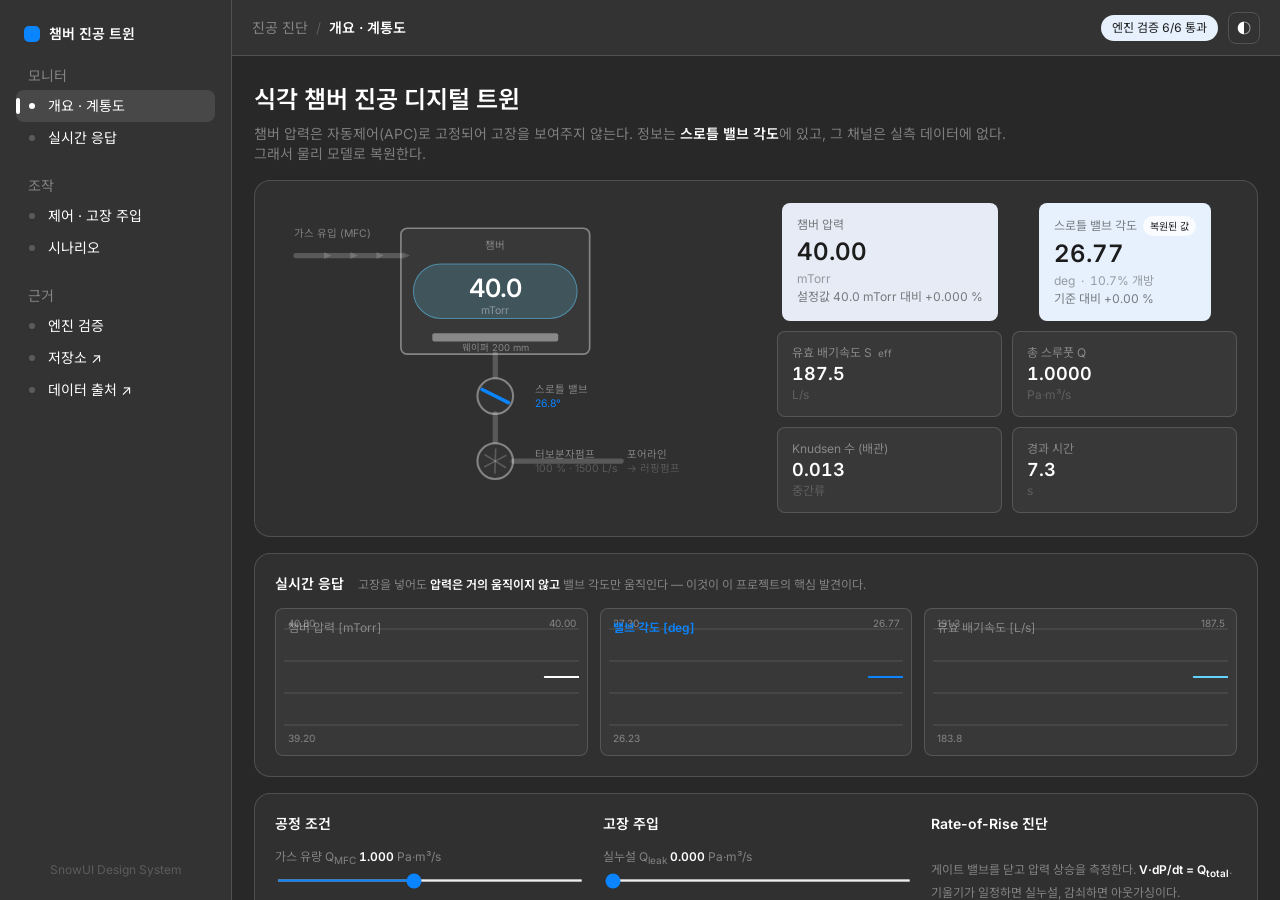
==== docs/index.html @ 66012f49 "사이드바 대시보드 셸 + SnowUI 다크 테마 (기본), 밝은 테마 토글 레이아웃 출처: SnowUI 의 ui_kits/dashboard/{Shell,NavRail}.jsx   " ====
<!doctype html>
<html lang="ko" data-theme="dark">
<head>
<meta charset="utf-8">
<meta name="viewport" content="width=device-width, initial-scale=1">
<title>식각 챔버 진공 디지털 트윈</title>
<link rel="preconnect" href="https://fonts.googleapis.com">
<link rel="preconnect" href="https://fonts.gstatic.com" crossorigin>
<link href="https://fonts.googleapis.com/css2?family=Inter:wght@400;500;600;700&family=Noto+Sans+KR:wght@400;500;600;700&display=swap" rel="stylesheet">
<link rel="stylesheet" href="style.css">
</head>
<body>

<div class="shell">

<aside class="rail">
  <div class="rail-brand">
    <span class="rail-dot"></span>
    <span>챔버 진공 트윈</span>
  </div>

  <div class="rail-sec">모니터</div>
  <nav class="rail-group">
    <a class="rail-row" href="#s-overview"><span class="ri"></span>개요 · 계통도</a>
    <a class="rail-row" href="#s-trend"><span class="ri"></span>실시간 응답</a>
  </nav>

  <div class="rail-sec">조작</div>
  <nav class="rail-group">
    <a class="rail-row" href="#s-control"><span class="ri"></span>제어 · 고장 주입</a>
    <a class="rail-row" href="#s-scenario"><span class="ri"></span>시나리오</a>
  </nav>

  <div class="rail-sec">근거</div>
  <nav class="rail-group">
    <a class="rail-row" href="#s-verify"><span class="ri"></span>엔진 검증</a>
    <a class="rail-row" href="https://github.com/jiu7021/etch-chamber-vacuum-twin"><span class="ri"></span>저장소 ↗</a>
    <a class="rail-row" href="https://doi.org/10.5281/zenodo.17122442"><span class="ri"></span>데이터 출처 ↗</a>
  </nav>

  <div class="rail-foot">SnowUI Design System</div>
</aside>

<div class="col">
  <header class="topbar">
    <div class="crumb"><span>진공 진단</span><span class="sep">/</span><b id="crumb-cur">개요</b></div>
    <div class="topbar-r">
      <span id="selftest-badge" class="badge">엔진 검증 중…</span>
      <button id="theme-btn" class="icon-btn" type="button" aria-label="테마 전환">◐</button>
    </div>
  </header>

  <div class="scroll">
  <div class="hero">
    <h1>식각 챔버 진공 디지털 트윈</h1>
    <p class="sub">챔버 압력은 자동제어(APC)로 고정되어 고장을 보여주지 않는다.
       정보는 <b>스로틀 밸브 각도</b>에 있고, 그 채널은 실측 데이터에 없다.
       그래서 물리 모델로 복원한다.</p>
  </div>
<main>
  <!-- ─────────────── 상단: 챔버 도식 + 계기 ─────────────── -->
  <section class="panel grid-top" id="s-overview">
    <div class="schematic">
      <svg id="chamber-svg" viewBox="0 0 460 300" role="img" aria-label="챔버 배기계 도식">
        <!-- 가스 유입 -->
        <text x="18" y="34" class="lbl">가스 유입 (MFC)</text>
        <line x1="20" y1="52" x2="120" y2="52" class="pipe"/>
        <g id="flow-arrows"></g>
        <!-- 챔버 -->
        <rect x="120" y="26" width="180" height="120" rx="6" class="chamber-body"/>
        <rect id="plasma" x="132" y="60" width="156" height="52" rx="26" class="plasma"/>
        <text x="210" y="46" class="lbl mid">챔버</text>
        <text x="210" y="92" class="press-big" id="svg-press">—</text>
        <text x="210" y="108" class="lbl mid" id="svg-press-unit">mTorr</text>
        <rect x="150" y="126" width="120" height="8" rx="2" class="wafer"/>
        <text x="210" y="143" class="lbl mid tiny">웨이퍼 200 mm</text>
        <!-- 배기 배관 -->
        <line x1="210" y1="146" x2="210" y2="186" class="pipe"/>
        <!-- 스로틀 밸브 -->
        <circle cx="210" cy="186" r="17" class="valve-body"/>
        <line id="valve-disc" x1="196" y1="186" x2="224" y2="186" class="valve-disc"/>
        <text x="248" y="183" class="lbl">스로틀 밸브</text>
        <text x="248" y="196" class="lbl accent" id="svg-theta">—</text>
        <!-- TMP -->
        <line x1="210" y1="203" x2="210" y2="232" class="pipe"/>
        <g id="tmp-group">
          <circle cx="210" cy="248" r="17" class="pump-body"/>
          <g id="tmp-blades"></g>
        </g>
        <text x="248" y="245" class="lbl">터보분자펌프</text>
        <text x="248" y="258" class="lbl dim" id="svg-pump">—</text>
        <!-- 포어라인 -->
        <line x1="227" y1="248" x2="330" y2="248" class="pipe"/>
        <text x="336" y="245" class="lbl">포어라인</text>
        <text x="336" y="258" class="lbl dim">→ 러핑펌프</text>
        <!-- 누설 표시 -->
        <g id="leak-mark" class="hidden">
          <path d="M300 60 l18 -10 M300 60 l18 4 M300 60 l14 12" class="leak-ray"/>
          <text x="322" y="52" class="lbl warn">누설</text>
        </g>
      </svg>
    </div>

    <div class="gauges">
      <div class="gauge hero">
        <div class="g-lab">챔버 압력</div>
        <div class="g-val" id="g-press">—</div>
        <div class="g-unit">mTorr</div>
        <div class="g-delta" id="g-press-delta">설정값 대비 —</div>
      </div>
      <div class="gauge hero accent">
        <div class="g-lab">스로틀 밸브 각도 <span class="tag">복원된 값</span></div>
        <div class="g-val" id="g-theta">—</div>
        <div class="g-unit">deg &nbsp;·&nbsp; <span id="g-open">—</span>% 개방</div>
        <div class="g-delta" id="g-theta-delta">기준 대비 —</div>
      </div>
      <div class="gauge">
        <div class="g-lab">유효 배기속도 S<sub>eff</sub></div>
        <div class="g-val sm" id="g-seff">—</div><div class="g-unit">L/s</div>
      </div>
      <div class="gauge">
        <div class="g-lab">총 스루풋 Q</div>
        <div class="g-val sm" id="g-q">—</div><div class="g-unit">Pa·m³/s</div>
      </div>
      <div class="gauge">
        <div class="g-lab">Knudsen 수 (배관)</div>
        <div class="g-val sm" id="g-kn">—</div><div class="g-unit" id="g-regime">—</div>
      </div>
      <div class="gauge">
        <div class="g-lab">경과 시간</div>
        <div class="g-val sm" id="g-time">—</div><div class="g-unit">s</div>
      </div>
    </div>
  </section>

  <!-- ─────────────── 차트 ─────────────── -->
  <section class="panel" id="s-trend">
    <div class="panel-head">
      <h2>실시간 응답</h2>
      <div class="hint">고장을 넣어도 <b>압력은 거의 움직이지 않고</b> 밸브 각도만 움직인다 — 이것이 이 프로젝트의 핵심 발견이다.</div>
    </div>
    <div class="charts">
      <div class="chart-wrap"><canvas id="c-press"></canvas><span class="c-lab">챔버 압력 [mTorr]</span></div>
      <div class="chart-wrap"><canvas id="c-theta"></canvas><span class="c-lab accent">밸브 각도 [deg]</span></div>
      <div class="chart-wrap"><canvas id="c-seff"></canvas><span class="c-lab">유효 배기속도 [L/s]</span></div>
    </div>
  </section>

  <!-- ─────────────── 제어 ─────────────── -->
  <section class="panel grid-ctl" id="s-control">
    <div class="ctl-col">
      <h2>공정 조건</h2>
      <label class="sld">가스 유량 Q<sub>MFC</sub> <output id="o-q">1.000</output> Pa·m³/s
        <input type="range" id="i-q" min="0.2" max="2.0" step="0.02" value="1.0"></label>
      <label class="sld">압력 설정값 <output id="o-sp">40.0</output> mTorr
        <input type="range" id="i-sp" min="10" max="100" step="0.5" value="40"></label>

      <div class="apc-box">
        <div class="apc-head">
          <span>APC 자동압력제어</span>
          <label class="switch"><input type="checkbox" id="i-apc" checked><span class="slider"></span></label>
        </div>
        <p class="apc-note" id="apc-note">켜짐 — 밸브가 압력을 설정값에 붙든다. 고장은 압력이 아니라 <b>밸브 각도</b>에 나타난다.</p>
      </div>
    </div>

    <div class="ctl-col">
      <h2>고장 주입</h2>
      <label class="sld">실누설 Q<sub>leak</sub> <output id="o-leak">0.000</output> Pa·m³/s
        <input type="range" id="i-leak" min="0" max="0.3" step="0.005" value="0"></label>
      <label class="sld">아웃가싱 q₁ <output id="o-og">0.000</output> Pa·m³/s
        <input type="range" id="i-og" min="0" max="0.2" step="0.005" value="0"></label>
      <label class="sld">아웃가싱 지수 α <output id="o-al">1.00</output> <span class="dim">(금속 1.0 / 폴리머 0.5)</span>
        <input type="range" id="i-al" min="0.3" max="1.3" step="0.05" value="1.0"></label>
      <label class="sld">TMP 성능 <output id="o-pump">100</output> %
        <input type="range" id="i-pump" min="50" max="100" step="1" value="100"></label>
      <label class="sld">밸브 C<sub>max</sub> (마모) <output id="o-wear">100</output> %
        <input type="range" id="i-wear" min="50" max="100" step="1" value="100"></label>
      <label class="sld">MFC 제로 드리프트 <output id="o-mfc">0.00</output> Pa·m³/s
        <input type="range" id="i-mfc" min="-0.15" max="0.15" step="0.005" value="0"></label>
      <div class="btn-row">
        <button id="b-clearfault" class="btn ghost">고장 해제</button>
        <button id="b-reset" class="btn ghost">전체 초기화</button>
      </div>
    </div>

    <div class="ctl-col">
      <h2>Rate-of-Rise 진단</h2>
      <p class="dim sm">게이트 밸브를 닫고 압력 상승을 측정한다. <b>V·dP/dt = Q<sub>total</sub></b>.
         기울기가 일정하면 실누설, 감쇠하면 아웃가싱이다.</p>
      <button id="b-ror" class="btn primary">RoR 시퀀스 실행 (60 s)</button>
      <div id="ror-status" class="ror-status">대기</div>
      <table class="ror-tbl">
        <thead><tr><th>항목</th><th>추정</th><th>주입 참값</th></tr></thead>
        <tbody>
          <tr><td>실누설 Q<sub>leak</sub></td><td id="r-ql">—</td><td id="r-qlt">—</td></tr>
          <tr><td>아웃가싱 q₁</td><td id="r-q1">—</td><td id="r-q1t">—</td></tr>
          <tr><td>지수 α</td><td id="r-al">—</td><td id="r-alt">—</td></tr>
        </tbody>
      </table>
      <canvas id="c-ror" class="ror-canvas"></canvas>
    </div>
  </section>

  <!-- ─────────────── 시나리오 ─────────────── -->
  <section class="panel" id="s-scenario">
    <div class="panel-head"><h2>시나리오 — 클릭해서 직접 확인</h2></div>
    <div class="scen">
      <button class="scen-card" data-scen="leak">
        <span class="n">1</span><b>누설을 넣어본다</b>
        <span>압력은 그대로인데 밸브만 열린다. 압력계로는 못 잡는다.</span></button>
      <button class="scen-card" data-scen="apcoff">
        <span class="n">2</span><b>APC를 꺼본다</b>
        <span>같은 누설인데 이번엔 압력이 움직인다. 제어가 정보를 가린 것이다.</span></button>
      <button class="scen-card" data-scen="pump">
        <span class="n">3</span><b>펌프를 노후시킨다</b>
        <span>밸브가 더 열려 보상한다. 각도에서 펌프 성능을 역산할 수 있다.</span></button>
      <button class="scen-card" data-scen="ror">
        <span class="n">4</span><b>실누설 vs 아웃가싱</b>
        <span>둘 다 압력을 올리지만 RoR 기울기 모양이 다르다.</span></button>
    </div>
  </section>

  <!-- ─────────────── 검증 ─────────────── -->
  <section class="panel" id="s-verify">
    <div class="panel-head">
      <h2>엔진 검증</h2>
      <div class="hint">브라우저 엔진을 해석해에 대조한 결과다. Python 판은 pytest 39개를 통과했다.</div>
    </div>
    <div id="selftest" class="selftest"></div>
    <div class="foot-note">
      <b>실측 대조 결과</b> — 고정 배기속도 모델은 압력 변동폭 대비 RMSE 34.8 %, APC 모델은 8.2 %.
      96개 웨이퍼 전부에서 APC 모델이 우세했다.
      <b>고장 진단</b> — Q<sub>leak</sub> 추정 오차 중앙값 0.14 %, S<sub>pump</sub>/C<sub>max</sub>/Q 0.21 %, 검출 지연 중앙값 5.07 s.
      단, TMP 성능저하와 밸브 마모는 정상상태 식이 하나뿐이라 서로 분리되지 않는다.
    </div>
  </section>
</main>

<footer class="ftr">
  단위는 SI 단일계로 계산하고 표시 경계에서만 환산한다 · 시험대 파라미터는 시뮬레이터 설정값이며 실제 장비 스펙이 아니다
</footer>
  </div>
</div>
</div>

<script src="ui.js"></script>
<script type="module" src="app.js"></script>
</body>
</html>
---- docs/style.css ----
/* ═══════════════════════════════════════════════════════════════════════
   SnowUI Design System — 사이드바 대시보드 셸
   토큰 출처: claude.ai/design "SnowUI Design System"
     tokens/colors.css · typography.css · shape.css · fonts.css
     ui_kits/dashboard/{Shell,NavRail}.jsx (레이아웃)

   다크가 기본이고 밝은 테마는 탑바 토글로 전환한다.
   SnowUI 다크의 특징을 그대로 둔다 — 다크에서도 KPI 카드는 파스텔 밝은 면을
   유지하고 그 위 글자만 text-inverse(어두움)로 뒤집는다.
   Inter 에는 한글 글리프가 없어 Noto Sans KR 을 뒤에 둔다.
   ═══════════════════════════════════════════════════════════════════════ */

:root{
  /* ── 밝은 테마 (SnowUI 기본값) ── */
  --ink:rgb(28,28,28); --ink-80:rgba(28,28,28,.8); --ink-40:rgba(28,28,28,.4);
  --ink-20:rgba(28,28,28,.2); --ink-10:rgba(28,28,28,.1); --ink-05:rgba(28,28,28,.05);
  --surface-page:rgb(255,255,255);
  --surface-app:rgb(249,249,250);
  --surface-panel:rgb(255,255,255);
  --surface-sunken:rgb(247,249,251);
  --surface-hover:rgba(0,0,0,.04);
  --surface-selected:rgba(28,28,28,.05);
  --line:rgba(0,0,0,.1);
  --text-inverse:rgb(28,28,28);

  --fill-blue:rgb(230,241,253); --fill-purple:rgb(237,238,252);
  --fill-cyan:rgb(227,245,255); --fill-lilac:rgb(229,236,246);

  --accent:rgb(0,122,255);
  --warn:rgb(191,116,20);  --warn-fill:rgb(255,244,229);
  --bad:rgb(200,40,40);    --bad-fill:rgb(255,236,236);
  --ok:rgb(35,150,72);     --ok-fill:rgb(233,248,238);

  --c-grid:rgba(0,0,0,.10); --c-axis:rgba(28,28,28,.4); --c-mark:rgba(191,116,20,.55);
  --c-press:rgb(28,28,28); --c-theta:rgb(0,122,255); --c-seff:rgb(160,188,232);
  --c-ror:rgb(191,116,20);

  --radius-8:8px; --radius-16:16px; --radius-full:999px;
  --dur-fast:120ms; --dur-base:200ms; --ease:cubic-bezier(.4,0,.2,1);
  --font-sans:'Inter','Noto Sans KR',-apple-system,BlinkMacSystemFont,'Segoe UI',sans-serif;
}

:root[data-theme="dark"]{
  /* ── 다크 테마 (SnowUI colors.css 의 [data-theme="dark"] 값) ── */
  --ink:rgb(255,255,255); --ink-80:rgba(255,255,255,.8); --ink-40:rgba(255,255,255,.4);
  --ink-20:rgba(255,255,255,.2); --ink-10:rgba(255,255,255,.1); --ink-05:rgba(255,255,255,.1);
  --surface-page:rgb(51,51,51);
  --surface-app:rgb(40,40,40);
  --surface-panel:rgba(255,255,255,.04);
  --surface-sunken:rgba(255,255,255,.04);
  --surface-hover:rgba(255,255,255,.1);
  --surface-selected:rgba(255,255,255,.1);
  --line:rgba(255,255,255,.15);
  --text-inverse:rgb(28,28,28);

  /* SnowUI 는 다크에서도 이 파스텔 면들을 밝게 유지한다 */
  --fill-lilac:rgb(231,235,245); --fill-purple:rgb(231,231,238);

  --accent:rgb(10,132,255);
  --warn:rgb(255,159,10);  --warn-fill:rgba(255,159,10,.14);
  --bad:rgb(255,69,58);    --bad-fill:rgba(255,69,58,.14);
  --ok:rgb(48,209,88);     --ok-fill:rgba(48,209,88,.14);

  --c-grid:rgba(255,255,255,.15); --c-axis:rgba(255,255,255,.4); --c-mark:rgba(255,159,10,.6);
  --c-press:rgb(255,255,255); --c-theta:rgb(10,132,255); --c-seff:rgb(100,210,255);
  --c-ror:rgb(255,159,10);
}

*{box-sizing:border-box}
html,body{margin:0;padding:0;height:100%}
body{
  background:var(--surface-app); color:var(--ink);
  font-family:var(--font-sans); font-size:14px; line-height:20px; letter-spacing:0;
  -webkit-font-smoothing:antialiased;
}
h1,h2{margin:0;font-weight:600}
b{font-weight:600;color:var(--ink)}
.g-val,.g-unit,.g-delta,.badge,.tag,.c-lab,.ror-status,.ror-tbl,.st-detail,.sld output,.scen-card .n{
  font-variant-numeric:tabular-nums;
}

/* ═══ 셸 ═══ */
.shell{display:flex;height:100vh;overflow:hidden}

.rail{
  width:232px;flex:none;border-right:1px solid var(--line);
  background:var(--surface-page);padding:20px 16px;overflow-y:auto;
  display:flex;flex-direction:column;
}
.rail-brand{display:flex;align-items:center;gap:9px;padding:4px 8px 0;font-weight:600}
.rail-dot{width:16px;height:16px;border-radius:5px;background:var(--accent);flex:none}
.rail-sec{font-size:14px;color:var(--ink-40);padding:4px 12px;margin-top:18px}
.rail-group{display:flex;flex-direction:column}
.rail-row{
  display:flex;align-items:center;gap:4px;height:32px;padding:0 8px;
  border-radius:var(--radius-8);color:var(--ink);text-decoration:none;font-size:14px;
  position:relative;transition:background var(--dur-fast) var(--ease);
}
.rail-row:hover{background:var(--surface-hover)}
.rail-row.on{background:var(--surface-selected)}
.rail-row.on::before{
  content:"";position:absolute;left:0;top:8px;width:4px;height:16px;
  border-radius:2px;background:var(--ink);
}
.ri{width:6px;height:6px;border-radius:3px;background:var(--ink-20);margin:0 9px 0 5px;flex:none}
.rail-row.on .ri{background:var(--ink)}
.rail-foot{margin-top:auto;padding-top:20px;font-size:12px;color:var(--ink-20);text-align:center}

.col{flex:1;display:flex;flex-direction:column;min-width:0}
.topbar{
  height:56px;flex:none;border-bottom:1px solid var(--line);background:var(--surface-page);
  display:flex;align-items:center;justify-content:space-between;padding:0 20px;gap:14px;
}
.crumb{display:flex;align-items:center;gap:8px;font-size:14px;color:var(--ink-40);min-width:0}
.crumb b{color:var(--ink);white-space:nowrap;overflow:hidden;text-overflow:ellipsis}
.crumb .sep{color:var(--ink-20)}
.topbar-r{display:flex;align-items:center;gap:10px;flex:none}
.icon-btn{
  width:32px;height:32px;border-radius:var(--radius-8);border:1px solid var(--line);
  background:transparent;color:var(--ink);cursor:pointer;font-size:14px;line-height:1;
  transition:background var(--dur-fast) var(--ease);
}
.icon-btn:hover{background:var(--surface-hover)}

.scroll{flex:1;overflow-y:auto;min-height:0}
.hero{max-width:1240px;margin:0 auto;padding:26px 22px 0}
.hero h1{font-size:24px;line-height:36px}
.sub{margin:6px 0 0;color:var(--ink-40);max-width:760px;font-size:14px;line-height:20px}
main{max-width:1240px;margin:0 auto;padding:16px 22px 40px;display:flex;flex-direction:column;gap:16px}

.badge{
  font-size:12px;line-height:18px;padding:3px 10px;border-radius:var(--radius-full);
  background:var(--fill-blue);color:var(--text-inverse);border:1px solid transparent;
}
.badge.ghost{background:var(--ink-05);color:var(--ink-40)}
.badge.bad{background:var(--warn-fill);color:var(--warn)}

/* ═══ 패널 ═══ */
.panel{background:var(--surface-panel);border:1px solid var(--line);
  border-radius:var(--radius-16);padding:20px}
.panel-head{display:flex;align-items:baseline;gap:14px;flex-wrap:wrap;margin-bottom:14px}
.panel h2{font-size:14px;line-height:20px}
.hint{color:var(--ink-40);font-size:12px;line-height:18px}
.dim{color:var(--ink-40)} .dim.sm{font-size:12px}

/* ═══ 계통도 ═══ */
.grid-top{display:grid;grid-template-columns:minmax(0,1.05fr) minmax(0,1fr);gap:20px;align-items:center}
.schematic svg{width:100%;height:auto;display:block}
.chamber-body{fill:var(--surface-sunken);stroke:var(--ink-40);stroke-width:1.6}
.plasma{fill:rgba(100,210,255,.18);stroke:rgba(100,210,255,.5);stroke-width:1}
.wafer{fill:var(--ink-40)}
.pipe{stroke:var(--ink-20);stroke-width:5;stroke-linecap:round}
.valve-body{fill:var(--surface-page);stroke:var(--ink-40);stroke-width:2}
.valve-disc{stroke:var(--accent);stroke-width:3.4;stroke-linecap:round;
  transform-box:fill-box;transform-origin:center;transition:transform .06s linear}
.pump-body{fill:var(--surface-page);stroke:var(--ink-40);stroke-width:2}
.lbl{fill:var(--ink-40);font-size:10px;font-family:var(--font-sans)}
.lbl.mid{text-anchor:middle} .lbl.tiny{font-size:9px} .lbl.dim{fill:var(--ink-20)}
.lbl.accent{fill:var(--accent)} .lbl.warn{fill:var(--warn)}
.press-big{fill:var(--ink);font-size:24px;font-family:var(--font-sans);font-weight:600;text-anchor:middle}
.leak-ray{stroke:var(--bad);stroke-width:2;fill:none;stroke-linecap:round}
.hidden{display:none}
.arrow{fill:var(--ink-20)}
.blade{stroke:var(--ink-20);stroke-width:1.6}

/* ═══ KPI 카드 — SnowUI 는 다크에서도 파스텔 면을 밝게 둔다 ═══ */
.gauges{display:grid;grid-template-columns:repeat(2,1fr);gap:10px}
.gauge{background:var(--surface-sunken);border:1px solid var(--line);
  border-radius:var(--radius-8);padding:12px 14px}
.gauge.hero{background:var(--fill-lilac);border-color:transparent;color:var(--text-inverse)}
.gauge.accent{background:var(--fill-blue);border-color:transparent;color:var(--text-inverse)}
.gauge.hero .g-lab,.gauge.accent .g-lab{color:rgba(28,28,28,.55)}
.gauge.hero .g-unit,.gauge.accent .g-unit{color:rgba(28,28,28,.4)}
.gauge.hero .g-delta,.gauge.accent .g-delta{color:rgba(28,28,28,.55)}
.gauge.hero .g-delta.hot,.gauge.accent .g-delta.hot{color:rgb(168,90,0);font-weight:600}
.gauge.hero b,.gauge.accent b{color:var(--text-inverse)}
.g-lab{font-size:12px;line-height:18px;color:var(--ink-40);display:flex;align-items:center;gap:6px}
.tag{font-size:10px;padding:1px 7px;border-radius:var(--radius-full);
  background:rgba(255,255,255,.75);color:rgb(28,28,28)}
.g-val{font-size:24px;line-height:36px;font-weight:600}
.g-val.sm{font-size:18px;line-height:24px}
.g-unit{font-size:12px;line-height:18px;color:var(--ink-20)}
.g-delta{font-size:12px;line-height:18px;color:var(--ink-40)}
.g-delta.hot{color:var(--warn);font-weight:600}

/* ═══ 차트 ═══ */
.charts{display:grid;grid-template-columns:repeat(3,1fr);gap:12px}
.chart-wrap{position:relative;background:var(--surface-sunken);border:1px solid var(--line);
  border-radius:var(--radius-8);padding:8px}
.chart-wrap canvas{width:100%;height:130px;display:block}
.c-lab{position:absolute;top:9px;left:12px;font-size:12px;color:var(--ink-40)}
.c-lab.accent{color:var(--accent);font-weight:600}

/* ═══ 제어 ═══ */
.grid-ctl{display:grid;grid-template-columns:repeat(3,1fr);gap:22px}
.ctl-col{display:flex;flex-direction:column;gap:12px}
.ctl-col h2{margin-bottom:2px}
.sld{display:block;font-size:12px;line-height:18px;color:var(--ink-40)}
.sld output{color:var(--ink);font-weight:600}
.sld input[type=range]{width:100%;margin-top:6px;accent-color:var(--accent);height:3px}
.btn-row{display:flex;gap:8px;margin-top:4px}
.btn{font-family:inherit;font-size:12px;line-height:18px;padding:7px 14px;
  border-radius:var(--radius-8);cursor:pointer;border:1px solid var(--line);
  background:transparent;color:var(--ink);
  transition:background var(--dur-fast) var(--ease)}
.btn:hover{background:var(--surface-hover)}
.btn.primary{background:var(--ink);border-color:var(--ink);color:var(--text-inverse)}
.btn.primary:hover{background:var(--ink-80)}
.btn:disabled{opacity:.4;cursor:not-allowed}

.apc-box{background:var(--surface-sunken);border:1px solid var(--line);
  border-radius:var(--radius-8);padding:12px 14px;margin-top:4px}
.apc-head{display:flex;align-items:center;justify-content:space-between;font-size:14px;font-weight:600}
.apc-note{margin:8px 0 0;font-size:12px;line-height:18px;color:var(--ink-40)}
.switch{position:relative;display:inline-block;width:38px;height:21px}
.switch input{opacity:0;width:0;height:0}
.switch .slider{position:absolute;inset:0;background:var(--ink-20);border-radius:var(--radius-full);
  transition:background var(--dur-base) var(--ease);cursor:pointer}
.switch .slider:before{content:"";position:absolute;height:15px;width:15px;left:3px;bottom:3px;
  background:#fff;border-radius:50%;transition:transform var(--dur-base) var(--ease)}
.switch input:checked + .slider{background:var(--accent)}
.switch input:checked + .slider:before{transform:translateX(17px)}

/* ═══ RoR ═══ */
.ror-status{font-size:12px;line-height:18px;color:var(--ink-40);background:var(--surface-sunken);
  border:1px solid var(--line);border-radius:var(--radius-8);padding:7px 11px}
.ror-status.run{color:var(--warn);background:var(--warn-fill);border-color:transparent}
.ror-status.done{color:var(--ok);background:var(--ok-fill);border-color:transparent}
.ror-tbl{width:100%;border-collapse:collapse;font-size:12px;line-height:18px}
.ror-tbl th{text-align:left;color:var(--ink-20);font-weight:500;padding:6px;border-bottom:1px solid var(--line)}
.ror-tbl td{padding:6px;border-bottom:1px solid var(--line)}
.ror-tbl td:first-child{color:var(--ink-40)}
.ror-tbl td:nth-child(2){color:var(--ink);font-weight:600}
.ror-canvas{width:100%;height:92px;background:var(--surface-sunken);
  border:1px solid var(--line);border-radius:var(--radius-8);display:block}

/* ═══ 시나리오 ═══ */
.scen{display:grid;grid-template-columns:repeat(4,1fr);gap:12px}
.scen-card{text-align:left;font-family:inherit;cursor:pointer;color:var(--ink);
  background:var(--surface-sunken);border:1px solid var(--line);border-radius:var(--radius-8);
  padding:14px;display:flex;flex-direction:column;gap:6px;
  transition:background var(--dur-fast) var(--ease),border-color var(--dur-fast) var(--ease)}
.scen-card:hover{background:var(--surface-hover);border-color:var(--ink-20)}
.scen-card .n{font-size:10px;line-height:18px;color:var(--ink);background:transparent;
  border:1px solid var(--line);border-radius:var(--radius-full);padding:0 8px;width:fit-content}
.scen-card b{font-size:14px;line-height:20px}
.scen-card span:last-child{font-size:12px;color:var(--ink-40);line-height:18px}
.scen-card.on{background:var(--fill-blue);border-color:transparent;color:var(--text-inverse)}
.scen-card.on b{color:var(--text-inverse)}
.scen-card.on .n{border-color:rgba(28,28,28,.2);color:var(--text-inverse)}
.scen-card.on span:last-child{color:rgba(28,28,28,.6)}

/* ═══ 검증 ═══ */
.selftest{display:grid;grid-template-columns:repeat(3,1fr);gap:8px}
.st-item{display:flex;align-items:flex-start;gap:9px;background:var(--surface-sunken);
  border:1px solid var(--line);border-radius:var(--radius-8);padding:10px 12px;font-size:12px}
.st-dot{width:7px;height:7px;border-radius:50%;margin-top:6px;flex:none}
.st-dot.ok{background:var(--ok)} .st-dot.no{background:var(--bad)}
.st-name{font-weight:500;line-height:18px}
.st-detail{font-size:12px;line-height:18px;color:var(--ink-40)}
.foot-note{margin-top:14px;font-size:12px;color:var(--ink-40);line-height:18px;
  border-top:1px solid var(--line);padding-top:14px}

.ftr{border-top:1px solid var(--line);padding:16px 22px;text-align:center;
  color:var(--ink-20);font-size:12px}

@media (max-width:1100px){
  .grid-top,.grid-ctl,.charts,.scen,.selftest{grid-template-columns:1fr}
  .gauges{grid-template-columns:repeat(2,1fr)}
}
@media (max-width:820px){
  .rail{display:none}
}
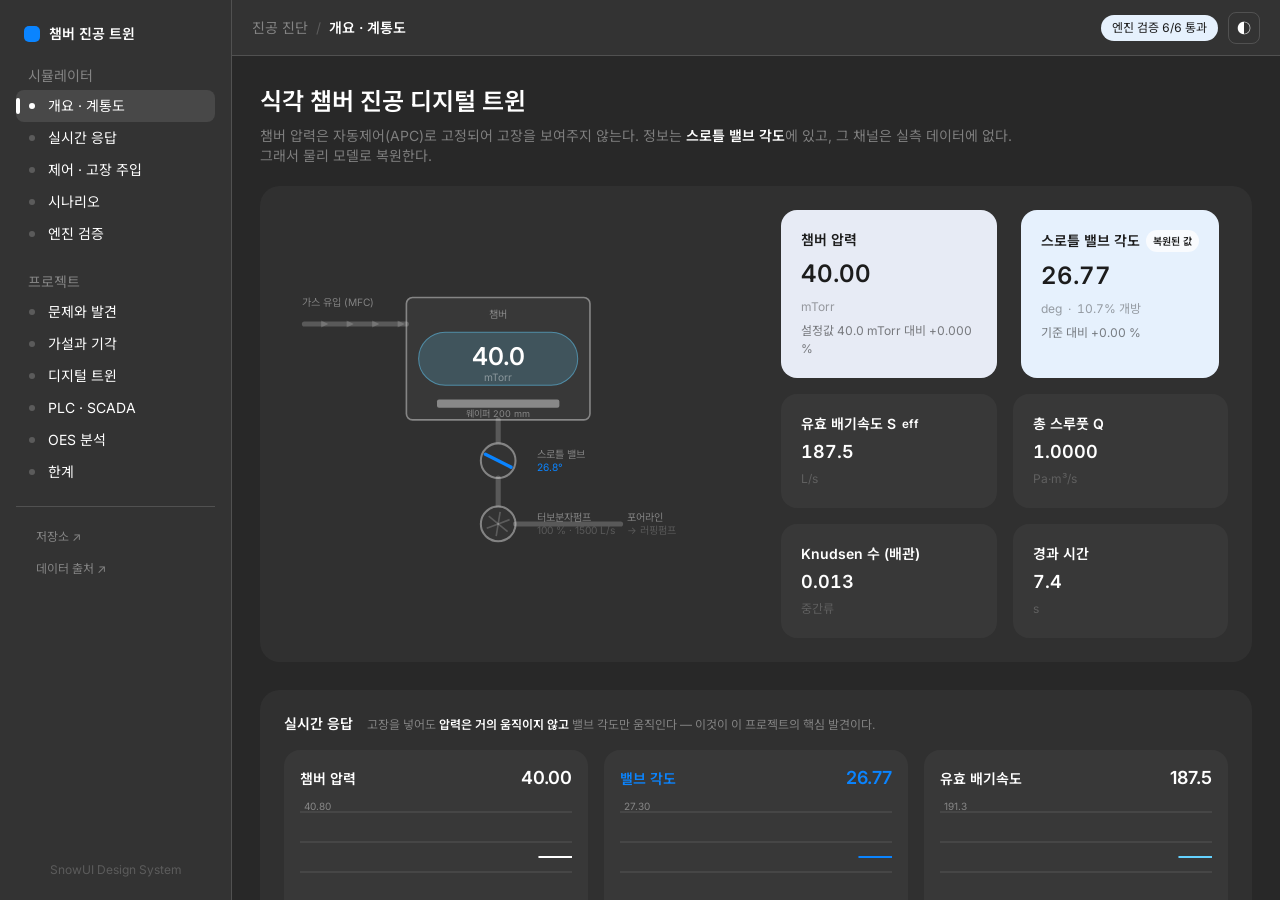
==== commit c80b0d44: "SnowUI 예시에 맞춰 여백·테두리 조정, 프로젝트 페이지 신설, 차트 라벨 분리 1) SnowUI OverviewScreen.jsx 와 대조해 어긋난 값을 맞췄다    - 패널" ====
--- a/docs/index.html
+++ b/docs/index.html
@@ -19,23 +19,28 @@
     <span>챔버 진공 트윈</span>
   </div>
 
-  <div class="rail-sec">모니터</div>
+  <div class="rail-sec">시뮬레이터</div>
   <nav class="rail-group">
     <a class="rail-row" href="#s-overview"><span class="ri"></span>개요 · 계통도</a>
     <a class="rail-row" href="#s-trend"><span class="ri"></span>실시간 응답</a>
-  </nav>
-
-  <div class="rail-sec">조작</div>
-  <nav class="rail-group">
     <a class="rail-row" href="#s-control"><span class="ri"></span>제어 · 고장 주입</a>
     <a class="rail-row" href="#s-scenario"><span class="ri"></span>시나리오</a>
+    <a class="rail-row" href="#s-verify"><span class="ri"></span>엔진 검증</a>
   </nav>
 
-  <div class="rail-sec">근거</div>
+  <div class="rail-sec">프로젝트</div>
   <nav class="rail-group">
-    <a class="rail-row" href="#s-verify"><span class="ri"></span>엔진 검증</a>
-    <a class="rail-row" href="https://github.com/jiu7021/etch-chamber-vacuum-twin"><span class="ri"></span>저장소 ↗</a>
-    <a class="rail-row" href="https://doi.org/10.5281/zenodo.17122442"><span class="ri"></span>데이터 출처 ↗</a>
+    <a class="rail-row" href="project.html#p-problem"><span class="ri"></span>문제와 발견</a>
+    <a class="rail-row" href="project.html#p-hunt"><span class="ri"></span>가설과 기각</a>
+    <a class="rail-row" href="project.html#p-twin"><span class="ri"></span>디지털 트윈</a>
+    <a class="rail-row" href="project.html#p-plc"><span class="ri"></span>PLC · SCADA</a>
+    <a class="rail-row" href="project.html#p-oes"><span class="ri"></span>OES 분석</a>
+    <a class="rail-row" href="project.html#p-limit"><span class="ri"></span>한계</a>
+  </nav>
+
+  <nav class="rail-group rail-ext">
+    <a class="rail-row" href="https://github.com/jiu7021/etch-chamber-vacuum-twin">저장소 ↗</a>
+    <a class="rail-row" href="https://doi.org/10.5281/zenodo.17122442">데이터 출처 ↗</a>
   </nav>
 
   <div class="rail-foot">SnowUI Design System</div>
@@ -140,9 +145,21 @@
       <div class="hint">고장을 넣어도 <b>압력은 거의 움직이지 않고</b> 밸브 각도만 움직인다 — 이것이 이 프로젝트의 핵심 발견이다.</div>
     </div>
     <div class="charts">
-      <div class="chart-wrap"><canvas id="c-press"></canvas><span class="c-lab">챔버 압력 [mTorr]</span></div>
-      <div class="chart-wrap"><canvas id="c-theta"></canvas><span class="c-lab accent">밸브 각도 [deg]</span></div>
-      <div class="chart-wrap"><canvas id="c-seff"></canvas><span class="c-lab">유효 배기속도 [L/s]</span></div>
+      <div class="chart-wrap">
+        <div class="c-head"><span class="c-lab">챔버 압력</span><span class="c-now" id="n-press">—</span></div>
+        <canvas id="c-press"></canvas>
+        <div class="c-foot">mTorr</div>
+      </div>
+      <div class="chart-wrap">
+        <div class="c-head"><span class="c-lab accent">밸브 각도</span><span class="c-now accent" id="n-theta">—</span></div>
+        <canvas id="c-theta"></canvas>
+        <div class="c-foot">deg</div>
+      </div>
+      <div class="chart-wrap">
+        <div class="c-head"><span class="c-lab">유효 배기속도</span><span class="c-now" id="n-seff">—</span></div>
+        <canvas id="c-seff"></canvas>
+        <div class="c-foot">L/s</div>
+      </div>
     </div>
   </section>
 
--- a/docs/style.css
+++ b/docs/style.css
@@ -35,7 +35,7 @@
   --c-press:rgb(28,28,28); --c-theta:rgb(0,122,255); --c-seff:rgb(160,188,232);
   --c-ror:rgb(191,116,20);
 
-  --radius-8:8px; --radius-16:16px; --radius-full:999px;
+  --radius-8:8px; --radius-16:16px; --radius-20:20px; --radius-full:999px;
   --dur-fast:120ms; --dur-base:200ms; --ease:cubic-bezier(.4,0,.2,1);
   --font-sans:'Inter','Noto Sans KR',-apple-system,BlinkMacSystemFont,'Segoe UI',sans-serif;
 }
@@ -123,10 +123,10 @@
 .icon-btn:hover{background:var(--surface-hover)}
 
 .scroll{flex:1;overflow-y:auto;min-height:0}
-.hero{max-width:1240px;margin:0 auto;padding:26px 22px 0}
+.hero{max-width:1280px;margin:0 auto;padding:28px 28px 0}
 .hero h1{font-size:24px;line-height:36px}
 .sub{margin:6px 0 0;color:var(--ink-40);max-width:760px;font-size:14px;line-height:20px}
-main{max-width:1240px;margin:0 auto;padding:16px 22px 40px;display:flex;flex-direction:column;gap:16px}
+main{max-width:1280px;margin:0 auto;padding:20px 28px 48px;display:flex;flex-direction:column;gap:28px}
 
 .badge{
   font-size:12px;line-height:18px;padding:3px 10px;border-radius:var(--radius-full);
@@ -136,15 +136,15 @@
 .badge.bad{background:var(--warn-fill);color:var(--warn)}
 
 /* ═══ 패널 ═══ */
-.panel{background:var(--surface-panel);border:1px solid var(--line);
-  border-radius:var(--radius-16);padding:20px}
-.panel-head{display:flex;align-items:baseline;gap:14px;flex-wrap:wrap;margin-bottom:14px}
+.panel{background:var(--surface-panel);border:none;
+  border-radius:var(--radius-20);padding:24px}
+.panel-head{display:flex;align-items:baseline;gap:14px;flex-wrap:wrap;margin-bottom:16px}
 .panel h2{font-size:14px;line-height:20px}
 .hint{color:var(--ink-40);font-size:12px;line-height:18px}
 .dim{color:var(--ink-40)} .dim.sm{font-size:12px}
 
 /* ═══ 계통도 ═══ */
-.grid-top{display:grid;grid-template-columns:minmax(0,1.05fr) minmax(0,1fr);gap:20px;align-items:center}
+.grid-top{display:grid;grid-template-columns:minmax(0,1.05fr) minmax(0,1fr);gap:28px;align-items:center}
 .schematic svg{width:100%;height:auto;display:block}
 .chamber-body{fill:var(--surface-sunken);stroke:var(--ink-40);stroke-width:1.6}
 .plasma{fill:rgba(100,210,255,.18);stroke:rgba(100,210,255,.5);stroke-width:1}
@@ -164,17 +164,19 @@
 .blade{stroke:var(--ink-20);stroke-width:1.6}
 
 /* ═══ KPI 카드 — SnowUI 는 다크에서도 파스텔 면을 밝게 둔다 ═══ */
-.gauges{display:grid;grid-template-columns:repeat(2,1fr);gap:10px}
-.gauge{background:var(--surface-sunken);border:1px solid var(--line);
-  border-radius:var(--radius-8);padding:12px 14px}
+.gauges{display:grid;grid-template-columns:repeat(2,1fr);gap:16px}
+.gauge{background:var(--surface-sunken);border:none;border-radius:var(--radius-16);
+  padding:20px;display:flex;flex-direction:column;gap:6px;
+  transition:transform var(--dur-base) var(--ease)}
+.gauge:hover{transform:translateY(-2px)}
 .gauge.hero{background:var(--fill-lilac);border-color:transparent;color:var(--text-inverse)}
 .gauge.accent{background:var(--fill-blue);border-color:transparent;color:var(--text-inverse)}
-.gauge.hero .g-lab,.gauge.accent .g-lab{color:rgba(28,28,28,.55)}
+.gauge.hero .g-lab,.gauge.accent .g-lab{color:var(--text-inverse)}
 .gauge.hero .g-unit,.gauge.accent .g-unit{color:rgba(28,28,28,.4)}
 .gauge.hero .g-delta,.gauge.accent .g-delta{color:rgba(28,28,28,.55)}
 .gauge.hero .g-delta.hot,.gauge.accent .g-delta.hot{color:rgb(168,90,0);font-weight:600}
 .gauge.hero b,.gauge.accent b{color:var(--text-inverse)}
-.g-lab{font-size:12px;line-height:18px;color:var(--ink-40);display:flex;align-items:center;gap:6px}
+.g-lab{font-size:14px;line-height:20px;font-weight:600;color:var(--ink);display:flex;align-items:center;gap:6px}
 .tag{font-size:10px;padding:1px 7px;border-radius:var(--radius-full);
   background:rgba(255,255,255,.75);color:rgb(28,28,28)}
 .g-val{font-size:24px;line-height:36px;font-weight:600}
@@ -184,15 +186,18 @@
 .g-delta.hot{color:var(--warn);font-weight:600}
 
 /* ═══ 차트 ═══ */
-.charts{display:grid;grid-template-columns:repeat(3,1fr);gap:12px}
-.chart-wrap{position:relative;background:var(--surface-sunken);border:1px solid var(--line);
-  border-radius:var(--radius-8);padding:8px}
-.chart-wrap canvas{width:100%;height:130px;display:block}
-.c-lab{position:absolute;top:9px;left:12px;font-size:12px;color:var(--ink-40)}
-.c-lab.accent{color:var(--accent);font-weight:600}
+.charts{display:grid;grid-template-columns:repeat(3,1fr);gap:16px}
+.chart-wrap{background:var(--surface-sunken);border:none;border-radius:var(--radius-16);padding:16px}
+.chart-wrap canvas{width:100%;height:124px;display:block}
+.c-head{display:flex;align-items:baseline;justify-content:space-between;gap:10px;margin-bottom:10px}
+.c-lab{font-size:14px;line-height:20px;font-weight:600;color:var(--ink)}
+.c-lab.accent{color:var(--accent)}
+.c-now{font-size:18px;line-height:24px;font-weight:600;color:var(--ink)}
+.c-now.accent{color:var(--accent)}
+.c-foot{margin-top:6px;font-size:12px;line-height:18px;color:var(--ink-40)}
 
 /* ═══ 제어 ═══ */
-.grid-ctl{display:grid;grid-template-columns:repeat(3,1fr);gap:22px}
+.grid-ctl{display:grid;grid-template-columns:repeat(3,1fr);gap:28px}
 .ctl-col{display:flex;flex-direction:column;gap:12px}
 .ctl-col h2{margin-bottom:2px}
 .sld{display:block;font-size:12px;line-height:18px;color:var(--ink-40)}
@@ -208,8 +213,8 @@
 .btn.primary:hover{background:var(--ink-80)}
 .btn:disabled{opacity:.4;cursor:not-allowed}
 
-.apc-box{background:var(--surface-sunken);border:1px solid var(--line);
-  border-radius:var(--radius-8);padding:12px 14px;margin-top:4px}
+.apc-box{background:var(--surface-sunken);border:none;
+  border-radius:var(--radius-16);padding:20px;margin-top:4px}
 .apc-head{display:flex;align-items:center;justify-content:space-between;font-size:14px;font-weight:600}
 .apc-note{margin:8px 0 0;font-size:12px;line-height:18px;color:var(--ink-40)}
 .switch{position:relative;display:inline-block;width:38px;height:21px}
@@ -223,7 +228,7 @@
 
 /* ═══ RoR ═══ */
 .ror-status{font-size:12px;line-height:18px;color:var(--ink-40);background:var(--surface-sunken);
-  border:1px solid var(--line);border-radius:var(--radius-8);padding:7px 11px}
+  border:none;border-radius:var(--radius-8);padding:8px 12px}
 .ror-status.run{color:var(--warn);background:var(--warn-fill);border-color:transparent}
 .ror-status.done{color:var(--ok);background:var(--ok-fill);border-color:transparent}
 .ror-tbl{width:100%;border-collapse:collapse;font-size:12px;line-height:18px}
@@ -232,28 +237,28 @@
 .ror-tbl td:first-child{color:var(--ink-40)}
 .ror-tbl td:nth-child(2){color:var(--ink);font-weight:600}
 .ror-canvas{width:100%;height:92px;background:var(--surface-sunken);
-  border:1px solid var(--line);border-radius:var(--radius-8);display:block}
+  border:none;border-radius:var(--radius-16);display:block}
 
 /* ═══ 시나리오 ═══ */
-.scen{display:grid;grid-template-columns:repeat(4,1fr);gap:12px}
+.scen{display:grid;grid-template-columns:repeat(4,1fr);gap:16px}
 .scen-card{text-align:left;font-family:inherit;cursor:pointer;color:var(--ink);
-  background:var(--surface-sunken);border:1px solid var(--line);border-radius:var(--radius-8);
-  padding:14px;display:flex;flex-direction:column;gap:6px;
-  transition:background var(--dur-fast) var(--ease),border-color var(--dur-fast) var(--ease)}
-.scen-card:hover{background:var(--surface-hover);border-color:var(--ink-20)}
+  background:var(--surface-sunken);border:none;border-radius:var(--radius-16);
+  padding:20px;display:flex;flex-direction:column;gap:8px;
+  transition:background var(--dur-fast) var(--ease),transform var(--dur-base) var(--ease)}
+.scen-card:hover{background:var(--surface-hover);transform:translateY(-2px)}
 .scen-card .n{font-size:10px;line-height:18px;color:var(--ink);background:transparent;
   border:1px solid var(--line);border-radius:var(--radius-full);padding:0 8px;width:fit-content}
 .scen-card b{font-size:14px;line-height:20px}
 .scen-card span:last-child{font-size:12px;color:var(--ink-40);line-height:18px}
-.scen-card.on{background:var(--fill-blue);border-color:transparent;color:var(--text-inverse)}
+.scen-card.on{background:var(--fill-blue);color:var(--text-inverse)}
 .scen-card.on b{color:var(--text-inverse)}
 .scen-card.on .n{border-color:rgba(28,28,28,.2);color:var(--text-inverse)}
 .scen-card.on span:last-child{color:rgba(28,28,28,.6)}
 
 /* ═══ 검증 ═══ */
-.selftest{display:grid;grid-template-columns:repeat(3,1fr);gap:8px}
+.selftest{display:grid;grid-template-columns:repeat(3,1fr);gap:12px}
 .st-item{display:flex;align-items:flex-start;gap:9px;background:var(--surface-sunken);
-  border:1px solid var(--line);border-radius:var(--radius-8);padding:10px 12px;font-size:12px}
+  border:none;border-radius:var(--radius-16);padding:16px;font-size:12px}
 .st-dot{width:7px;height:7px;border-radius:50%;margin-top:6px;flex:none}
 .st-dot.ok{background:var(--ok)} .st-dot.no{background:var(--bad)}
 .st-name{font-weight:500;line-height:18px}
@@ -271,3 +276,46 @@
 @media (max-width:820px){
   .rail{display:none}
 }
+
+/* ═══ 프로젝트 페이지 ═══ */
+.rail-ext{margin-top:18px;padding-top:14px;border-top:1px solid var(--line)}
+.rail-ext .rail-row{color:var(--ink-40);padding-left:20px;font-size:12px}
+.rail-ext .rail-row:hover{color:var(--ink)}
+
+.para{margin:0 0 14px;font-size:14px;line-height:24px;max-width:74ch;color:var(--ink)}
+.para.dim{color:var(--ink-40)}
+.para:last-child{margin-bottom:0}
+.inline-link{color:var(--accent);text-decoration:none;font-weight:600}
+.inline-link:hover{text-decoration:underline;text-underline-offset:3px}
+
+.fig{display:block;width:100%;max-width:900px;height:auto;margin:8px 0 16px;
+  border-radius:var(--radius-16);background:var(--surface-sunken)}
+
+/* 단계 목록 — 기각(no) / 부분성공(half) 을 좌측 색 막대로 구분 */
+.steps{display:flex;flex-direction:column;gap:12px;margin-bottom:20px}
+.step{display:flex;gap:14px;background:var(--surface-sunken);border-radius:var(--radius-16);
+  padding:18px 20px;border-left:3px solid var(--ink-20)}
+.step.no{border-left-color:var(--bad)}
+.step.half{border-left-color:var(--warn)}
+.step-n{flex:none;width:22px;height:22px;border-radius:var(--radius-full);
+  background:var(--ink-10);color:var(--ink);font-size:12px;font-weight:600;
+  display:grid;place-items:center}
+.step b{display:block;font-size:14px;line-height:20px;margin-bottom:4px}
+.step p{margin:0;font-size:13px;line-height:21px;color:var(--ink-40);max-width:70ch}
+
+.turn{background:var(--fill-blue);color:var(--text-inverse);border-radius:var(--radius-16);padding:22px}
+.turn b{color:var(--text-inverse);font-size:14px}
+.turn p{margin:8px 0 14px;font-size:14px;line-height:24px;color:rgba(28,28,28,.75);max-width:74ch}
+
+.cmp,.kv{border-collapse:collapse;font-size:13px;line-height:20px}
+.cmp{background:rgba(255,255,255,.55);border-radius:var(--radius-8);overflow:hidden}
+.cmp th,.cmp td{padding:8px 14px;text-align:left;color:var(--text-inverse)}
+.cmp th{font-weight:600;color:rgba(28,28,28,.5);font-size:12px}
+.cmp tr + tr td{border-top:1px solid rgba(28,28,28,.08)}
+.kv{width:100%;max-width:760px;margin:4px 0 14px}
+.kv td{padding:9px 0;border-bottom:1px solid var(--line);vertical-align:top}
+.kv td:first-child{width:180px;color:var(--ink-40)}
+
+.limits{margin:0;padding-left:20px;display:flex;flex-direction:column;gap:10px}
+.limits li{font-size:14px;line-height:22px;color:var(--ink-40);max-width:74ch}
+.limits li b{color:var(--ink)}
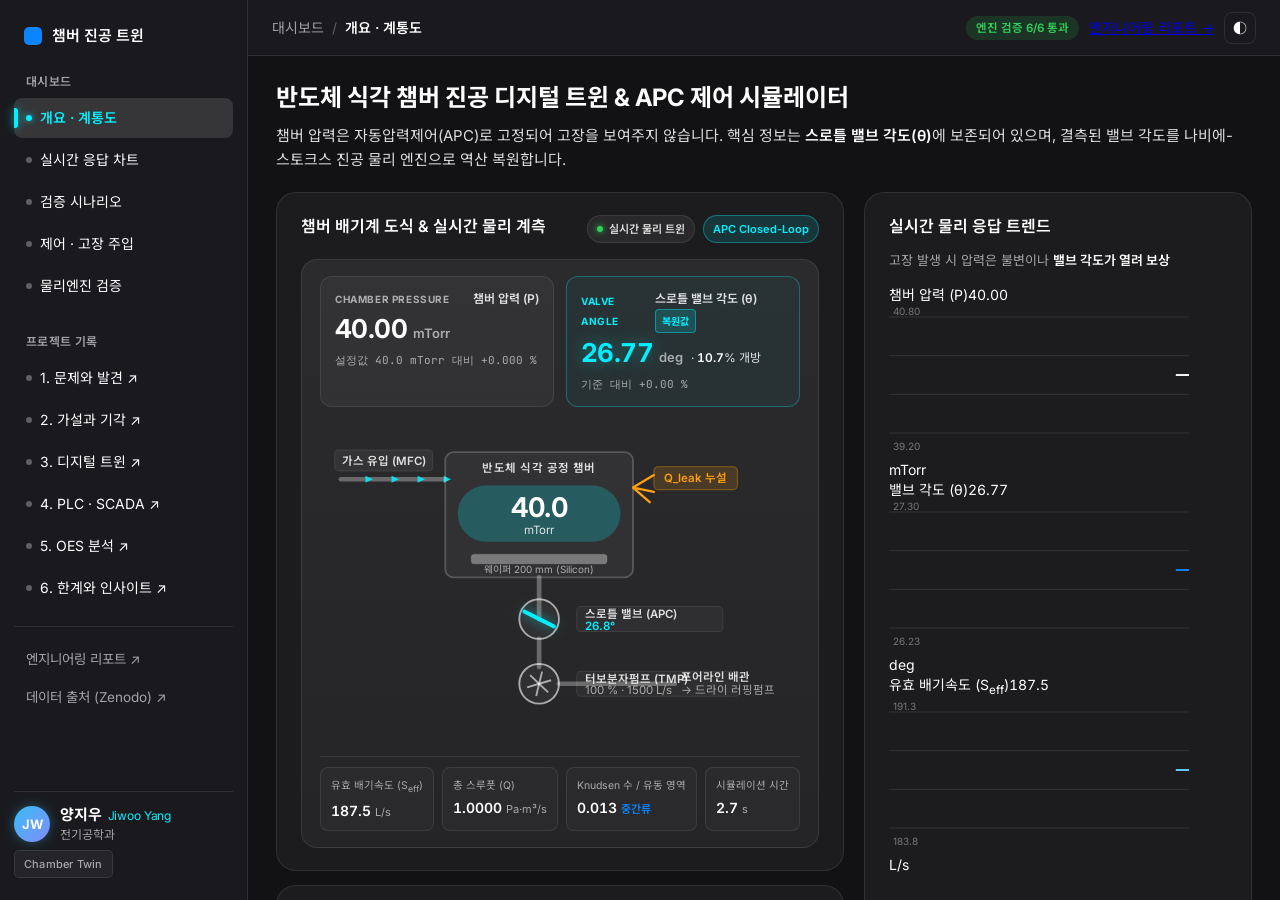
==== commit 8c5a0a41: "feat: 대형 콕핏 진공 배기계 통합 HUD 및 새로고침 스크롤 튐 완전 해결 - 챔버 배기계 시각화 다이어그램 2.5배 대형화 (180px 제한 해제 및 와이드 뷰포트 맞춤 렌" ====
--- a/docs/index.html
+++ b/docs/index.html
@@ -3,265 +3,365 @@
 <head>
 <meta charset="utf-8">
 <meta name="viewport" content="width=device-width, initial-scale=1">
-<title>식각 챔버 진공 디지털 트윈</title>
+<meta http-equiv="Cache-Control" content="no-cache, no-store, must-revalidate">
+<title>식각 챔버 진공 디지털 트윈 — 시뮬레이터</title>
+<script>
+// 1. 브라우저 스크롤 복원 및 주소창 잔류 해시 원천 차단 (스멀스멀 올라오는 애니메이션 완전 제거)
+if ('scrollRestoration' in history) history.scrollRestoration = 'manual';
+if (window.location.hash) {
+  try {
+    history.replaceState(null, '', window.location.pathname + window.location.search);
+  } catch (e) {}
+}
+window.scrollTo(0, 0);
+</script>
 <link rel="preconnect" href="https://fonts.googleapis.com">
 <link rel="preconnect" href="https://fonts.gstatic.com" crossorigin>
-<link href="https://fonts.googleapis.com/css2?family=Inter:wght@400;500;600;700&family=Noto+Sans+KR:wght@400;500;600;700&display=swap" rel="stylesheet">
-<link rel="stylesheet" href="style.css">
+<link href="https://fonts.googleapis.com/css2?family=Inter:wght@400;500;600;700&family=JetBrains+Mono:wght@400;500;600;700&family=Noto+Sans+KR:wght@400;500;600;700&display=swap" rel="stylesheet">
+<link rel="stylesheet" href="style.css?v=27">
 </head>
 <body>
 
 <div class="shell">
 
+<!-- 좌측 고정 사이드바 (시뮬레이터 & 리포트 전역 100% 동일) -->
 <aside class="rail">
   <div class="rail-brand">
     <span class="rail-dot"></span>
     <span>챔버 진공 트윈</span>
   </div>
 
-  <div class="rail-sec">시뮬레이터</div>
+  <div class="rail-sec">대시보드</div>
   <nav class="rail-group">
-    <a class="rail-row" href="#s-overview"><span class="ri"></span>개요 · 계통도</a>
-    <a class="rail-row" href="#s-trend"><span class="ri"></span>실시간 응답</a>
+    <a class="rail-row on" href="#s-overview"><span class="ri"></span>개요 · 계통도</a>
+    <a class="rail-row" href="#s-trend"><span class="ri"></span>실시간 응답 차트</a>
+    <a class="rail-row" href="#s-scenario"><span class="ri"></span>검증 시나리오</a>
     <a class="rail-row" href="#s-control"><span class="ri"></span>제어 · 고장 주입</a>
-    <a class="rail-row" href="#s-scenario"><span class="ri"></span>시나리오</a>
-    <a class="rail-row" href="#s-verify"><span class="ri"></span>엔진 검증</a>
+    <a class="rail-row" href="#s-verify"><span class="ri"></span>물리엔진 검증</a>
   </nav>
 
-  <div class="rail-sec">프로젝트</div>
+  <div class="rail-sec">프로젝트 기록</div>
   <nav class="rail-group">
-    <a class="rail-row" href="project.html#p-problem"><span class="ri"></span>문제와 발견</a>
-    <a class="rail-row" href="project.html#p-hunt"><span class="ri"></span>가설과 기각</a>
-    <a class="rail-row" href="project.html#p-twin"><span class="ri"></span>디지털 트윈</a>
-    <a class="rail-row" href="project.html#p-plc"><span class="ri"></span>PLC · SCADA</a>
-    <a class="rail-row" href="project.html#p-oes"><span class="ri"></span>OES 분석</a>
-    <a class="rail-row" href="project.html#p-limit"><span class="ri"></span>한계</a>
+    <a class="rail-row" href="project.html?v=27"><span class="ri"></span>1. 문제와 발견 ↗</a>
+    <a class="rail-row" href="project.html?v=27"><span class="ri"></span>2. 가설과 기각 ↗</a>
+    <a class="rail-row" href="project.html?v=27"><span class="ri"></span>3. 디지털 트윈 ↗</a>
+    <a class="rail-row" href="project.html?v=27"><span class="ri"></span>4. PLC · SCADA ↗</a>
+    <a class="rail-row" href="project.html?v=27"><span class="ri"></span>5. OES 분석 ↗</a>
+    <a class="rail-row" href="project.html?v=27"><span class="ri"></span>6. 한계와 인사이트 ↗</a>
   </nav>
 
   <nav class="rail-group rail-ext">
-    <a class="rail-row" href="https://github.com/jiu7021/etch-chamber-vacuum-twin">저장소 ↗</a>
-    <a class="rail-row" href="https://doi.org/10.5281/zenodo.17122442">데이터 출처 ↗</a>
+    <a class="rail-row" href="project.html?v=27">엔지니어링 리포트 ↗</a>
+    <a class="rail-row" href="https://doi.org/10.5281/zenodo.17122442" target="_blank">데이터 출처 (Zenodo) ↗</a>
   </nav>
 
-  <div class="rail-foot">SnowUI Design System</div>
+  <!-- P-T 스타일 사이드바 하단 프로필 카드 -->
+  <div class="sidebar-profile-footer">
+    <div class="sidebar-profile-card">
+      <div class="profile-avatar">JW</div>
+      <div class="profile-info">
+        <div class="profile-name">양지우 <span class="profile-sub">Jiwoo Yang</span></div>
+        <div class="profile-role">전기공학과</div>
+      </div>
+    </div>
+    <div class="sidebar-profile-meta">
+      <span class="profile-tag">Chamber Twin</span>
+    </div>
+  </div>
 </aside>
 
+<!-- 우측 메인 대시보드 뷰포트 -->
 <div class="col">
   <header class="topbar">
-    <div class="crumb"><span>진공 진단</span><span class="sep">/</span><b id="crumb-cur">개요</b></div>
+    <div class="crumb"><span>대시보드</span><span class="sep">/</span><b id="crumb-cur">개요 · 계통도</b></div>
     <div class="topbar-r">
-      <span id="selftest-badge" class="badge">엔진 검증 중…</span>
+      <span id="selftest-badge" class="badge ok">엔진 검증 중…</span>
+      <a class="btn primary" href="project.html?v=27">엔지니어링 리포트 →</a>
       <button id="theme-btn" class="icon-btn" type="button" aria-label="테마 전환">◐</button>
     </div>
   </header>
 
-  <div class="scroll">
-  <div class="hero">
-    <h1>식각 챔버 진공 디지털 트윈</h1>
-    <p class="sub">챔버 압력은 자동제어(APC)로 고정되어 고장을 보여주지 않는다.
-       정보는 <b>스로틀 밸브 각도</b>에 있고, 그 채널은 실측 데이터에 없다.
-       그래서 물리 모델로 복원한다.</p>
-  </div>
-<main>
-  <!-- ─────────────── 상단: 챔버 도식 + 계기 ─────────────── -->
-  <section class="panel grid-top" id="s-overview">
-    <div class="schematic">
-      <svg id="chamber-svg" viewBox="0 0 460 300" role="img" aria-label="챔버 배기계 도식">
-        <!-- 가스 유입 -->
-        <text x="18" y="34" class="lbl">가스 유입 (MFC)</text>
-        <line x1="20" y1="52" x2="120" y2="52" class="pipe"/>
-        <g id="flow-arrows"></g>
-        <!-- 챔버 -->
-        <rect x="120" y="26" width="180" height="120" rx="6" class="chamber-body"/>
-        <rect id="plasma" x="132" y="60" width="156" height="52" rx="26" class="plasma"/>
-        <text x="210" y="46" class="lbl mid">챔버</text>
-        <text x="210" y="92" class="press-big" id="svg-press">—</text>
-        <text x="210" y="108" class="lbl mid" id="svg-press-unit">mTorr</text>
-        <rect x="150" y="126" width="120" height="8" rx="2" class="wafer"/>
-        <text x="210" y="143" class="lbl mid tiny">웨이퍼 200 mm</text>
-        <!-- 배기 배관 -->
-        <line x1="210" y1="146" x2="210" y2="186" class="pipe"/>
-        <!-- 스로틀 밸브 -->
-        <circle cx="210" cy="186" r="17" class="valve-body"/>
-        <line id="valve-disc" x1="196" y1="186" x2="224" y2="186" class="valve-disc"/>
-        <text x="248" y="183" class="lbl">스로틀 밸브</text>
-        <text x="248" y="196" class="lbl accent" id="svg-theta">—</text>
-        <!-- TMP -->
-        <line x1="210" y1="203" x2="210" y2="232" class="pipe"/>
-        <g id="tmp-group">
-          <circle cx="210" cy="248" r="17" class="pump-body"/>
-          <g id="tmp-blades"></g>
-        </g>
-        <text x="248" y="245" class="lbl">터보분자펌프</text>
-        <text x="248" y="258" class="lbl dim" id="svg-pump">—</text>
-        <!-- 포어라인 -->
-        <line x1="227" y1="248" x2="330" y2="248" class="pipe"/>
-        <text x="336" y="245" class="lbl">포어라인</text>
-        <text x="336" y="258" class="lbl dim">→ 러핑펌프</text>
-        <!-- 누설 표시 -->
-        <g id="leak-mark" class="hidden">
-          <path d="M300 60 l18 -10 M300 60 l18 4 M300 60 l14 12" class="leak-ray"/>
-          <text x="322" y="52" class="lbl warn">누설</text>
-        </g>
-      </svg>
+  <div class="scroll" id="main-scroll" style="scroll-behavior: auto !important;">
+    <script>(function(){ var s = document.getElementById("main-scroll"); if (s) s.scrollTop = 0; })();</script>
+    <div class="hero">
+      <h1>반도체 식각 챔버 진공 디지털 트윈 &amp; APC 제어 시뮬레이터</h1>
+      <p class="sub">챔버 압력은 자동압력제어(APC)로 고정되어 고장을 보여주지 않습니다.
+         핵심 정보는 <b>스로틀 밸브 각도(θ)</b>에 보존되어 있으며, 결측된 밸브 각도를 나비에-스토크스 진공 물리 엔진으로 역산 복원합니다.</p>
     </div>
 
-    <div class="gauges">
-      <div class="gauge hero">
-        <div class="g-lab">챔버 압력</div>
-        <div class="g-val" id="g-press">—</div>
-        <div class="g-unit">mTorr</div>
-        <div class="g-delta" id="g-press-delta">설정값 대비 —</div>
+    <!-- CMP 스타일 2~3열 대시보드 그리드 -->
+    <main class="dashboard-grid">
+
+      <!-- ─── 1행: [계통도 & 계기 + 물리엔진 검증](좌) + [실시간 물리 트렌드 차트](우) 2열 가로배치 ─── -->
+      <div class="dash-row-top">
+
+        <!-- 좌측 컬럼: 계통도 + 6대 계기 + 물리엔진 검증 벤치마크 -->
+        <div style="display: flex; flex-direction: column; gap: 14px;">
+                    <!-- 패널 1: 도식 & 계기 (통합 대형 콕핏 HUD) -->
+          <section class="panel" id="s-overview">
+            <div class="panel-head">
+              <h2>챔버 배기계 도식 &amp; 실시간 물리 계측</h2>
+              <div class="head-status-pills">
+                <span class="hud-pill"><span class="pulse-dot"></span>실시간 물리 트윈</span>
+                <span class="hud-pill cyan">APC Closed-Loop</span>
+              </div>
+            </div>
+
+            <!-- 대형 콕핏 진공 배기계 시각화 및 통합 계측 HUD 박스 -->
+            <div class="schematic-box-integrated">
+              
+              <!-- 1. 상단 HUD 주요 지표: 챔버 압력 & 스로틀 밸브 각도 (사용자 요청: 핵심 2대 지표를 상단에 크게 배치) -->
+              <div class="schematic-hud-top">
+                <!-- 챔버 압력 HUD 카드 -->
+                <div class="hud-card press-card">
+                  <div class="hud-card-header">
+                    <span class="hud-tag">CHAMBER PRESSURE</span>
+                    <span class="hud-title">챔버 압력 (P)</span>
+                  </div>
+                  <div class="hud-main-val">
+                    <span class="hud-num" id="g-press">—</span>
+                    <span class="hud-unit">mTorr</span>
+                  </div>
+                  <div class="hud-sub-delta" id="g-press-delta">설정값 40.0 mTorr 대비 —</div>
+                </div>
+
+                <!-- 스로틀 밸브 각도 HUD 카드 -->
+                <div class="hud-card valve-card">
+                  <div class="hud-card-header">
+                    <span class="hud-tag cyan">VALVE ANGLE</span>
+                    <span class="hud-title">스로틀 밸브 각도 (θ) <span class="badge-accent">복원값</span></span>
+                  </div>
+                  <div class="hud-main-val cyan">
+                    <span class="hud-num cyan" id="g-theta">—</span>
+                    <span class="hud-unit">deg</span>
+                    <span class="hud-meta">· <b id="g-open">—</b>% 개방</span>
+                  </div>
+                  <div class="hud-sub-delta" id="g-theta-delta">기준 대비 —</div>
+                </div>
+              </div>
+
+              <!-- 2. 중앙 대형 SVG 다이어그램 (viewBox 460 300 유지 -> app.js 애니메이션 100% 완벽 호환 및 확대 렌더링) -->
+              <div class="schematic-svg-container">
+                <svg id="chamber-svg" viewBox="0 0 460 300" role="img" aria-label="챔버 배기계 도식">
+                  <defs>
+                    <radialGradient id="plasmaGlow" cx="50%" cy="50%" r="50%">
+                      <stop offset="0%" stop-color="rgba(0, 240, 255, 0.4)"/>
+                      <stop offset="60%" stop-color="rgba(10, 132, 255, 0.2)"/>
+                      <stop offset="100%" stop-color="rgba(10, 132, 255, 0)"/>
+                    </radialGradient>
+                  </defs>
+
+                  <!-- 가스 유입 (MFC) -->
+                  <rect x="14" y="24" width="94" height="20" rx="4" class="mfc-badge-bg"/>
+                  <text x="61" y="38" class="lbl mid mfc-lbl">가스 유입 (MFC)</text>
+                  <line x1="20" y1="52" x2="120" y2="52" class="pipe"/>
+                  <g id="flow-arrows"></g>
+
+                  <!-- 챔버 본체 -->
+                  <rect x="120" y="26" width="180" height="120" rx="8" class="chamber-body"/>
+                  <rect id="plasma" x="132" y="58" width="156" height="54" rx="27" class="plasma"/>
+                  <text x="210" y="45" class="lbl mid chamber-lbl">반도체 식각 공정 챔버</text>
+                  <text x="210" y="88" class="press-big" id="svg-press">—</text>
+                  <text x="210" y="104" class="lbl mid unit-lbl" id="svg-press-unit">mTorr</text>
+                  
+                  <!-- 서셉터 및 웨이퍼 -->
+                  <rect x="145" y="124" width="130" height="9" rx="3" class="wafer"/>
+                  <text x="210" y="142" class="lbl mid tiny">웨이퍼 200 mm (Silicon)</text>
+
+                  <!-- 배기 배관 (챔버 -> 스로틀 밸브) -->
+                  <line x1="210" y1="146" x2="210" y2="186" class="pipe"/>
+
+                  <!-- 스로틀 밸브 -->
+                  <circle cx="210" cy="186" r="19" class="valve-body"/>
+                  <line id="valve-disc" x1="194" y1="186" x2="226" y2="186" class="valve-disc"/>
+                  <rect x="246" y="174" width="140" height="24" rx="4" class="comp-badge-bg"/>
+                  <text x="254" y="185" class="lbl bold">스로틀 밸브 (APC)</text>
+                  <text x="254" y="196" class="lbl accent font-mono" id="svg-theta">—</text>
+
+                  <!-- 배기 배관 (스로틀 밸브 -> TMP) -->
+                  <line x1="210" y1="205" x2="210" y2="232" class="pipe"/>
+
+                  <!-- 터보분자펌프 (TMP) -->
+                  <g id="tmp-group">
+                    <circle cx="210" cy="248" r="19" class="pump-body"/>
+                    <g id="tmp-blades"></g>
+                  </g>
+                  <rect x="246" y="236" width="156" height="24" rx="4" class="comp-badge-bg"/>
+                  <text x="254" y="247" class="lbl bold">터보분자펌프 (TMP)</text>
+                  <text x="254" y="258" class="lbl dim font-mono" id="svg-pump">—</text>
+
+                  <!-- 포어라인 배관 (TMP -> 러핑 펌프) -->
+                  <line x1="229" y1="248" x2="340" y2="248" class="pipe"/>
+                  <text x="346" y="245" class="lbl bold">포어라인 배관</text>
+                  <text x="346" y="258" class="lbl dim">→ 드라이 러핑펌프</text>
+
+                  <!-- 누설 표시 마크 (누설 시 애니메이션) -->
+                  <g id="leak-mark" class="hidden">
+                    <path d="M300 60 l20 -12 M300 60 l20 4 M300 60 l16 14" class="leak-ray"/>
+                    <rect x="320" y="40" width="80" height="22" rx="4" fill="rgba(255,159,10,0.15)" stroke="rgba(255,159,10,0.4)"/>
+                    <text x="360" y="55" class="lbl warn mid bold">Q_leak 누설</text>
+                  </g>
+                </svg>
+              </div>
+
+              <!-- 3. 하단 HUD 보조 계측 스트립 (4열 콤팩트 칩: 유효 배기속도, 총 스루풋, Knudsen 수, 경과 시간) -->
+              <div class="schematic-hud-bottom">
+                <div class="hud-chip">
+                  <span class="chip-label">유효 배기속도 (S<sub>eff</sub>)</span>
+                  <div class="chip-val"><span id="g-seff">—</span> <span class="chip-unit">L/s</span></div>
+                </div>
+                <div class="hud-chip">
+                  <span class="chip-label">총 스루풋 (Q)</span>
+                  <div class="chip-val"><span id="g-q">—</span> <span class="chip-unit">Pa·m³/s</span></div>
+                </div>
+                <div class="hud-chip">
+                  <span class="chip-label">Knudsen 수 / 유동 영역</span>
+                  <div class="chip-val"><span id="g-kn">—</span> <span id="g-regime" class="chip-regime">—</span></div>
+                </div>
+                <div class="hud-chip">
+                  <span class="chip-label">시뮬레이션 시간</span>
+                  <div class="chip-val"><span id="g-time">—</span> <span class="chip-unit">s</span></div>
+                </div>
+              </div>
+
+            </div>
+          </section>
+
+          <!-- 패널 2: 물리 엔진 검증 (좌측 하단 배치) -->
+          <section class="panel" id="s-verify">
+            <div class="panel-head">
+              <h2>물리 엔진 검증 및 벤치마크</h2>
+              <div class="hint">해석해 및 96매 웨이퍼 실데이터 대조</div>
+            </div>
+            <div id="selftest" class="selftest"></div>
+            <div class="foot-note">
+              <b>실측 대조 결과</b> — 고정 배기속도 모델은 압력 변동폭 대비 RMSE 34.8 %, 본 연구의 APC 역산 물리 모델은 <b>8.2 %</b>로 우수.
+              96개 실측 웨이퍼 전수에서 APC 모델이 우세함을 입증했습니다. (Q<sub>leak</sub> 오차 중앙값 0.14 %, 검출 지연 5.07 s)
+            </div>
+          </section>
+        </div>
+
+        <!-- 우측 컬럼: 실시간 물리 트렌드 롤링 차트 3종 -->
+        <section class="panel" id="s-trend">
+          <div class="panel-head">
+            <h2>실시간 물리 응답 트렌드</h2>
+            <span class="hint">고장 발생 시 압력은 불변이나 <b>밸브 각도가 열려 보상</b></span>
+          </div>
+          <div class="charts-vertical">
+            <div class="chart-wrap">
+              <div class="c-head"><span class="c-lab">챔버 압력 (P)</span><span class="c-now" id="n-press">—</span></div>
+              <canvas id="c-press"></canvas>
+              <div class="c-foot">mTorr</div>
+            </div>
+            <div class="chart-wrap">
+              <div class="c-head"><span class="c-lab accent">밸브 각도 (θ)</span><span class="c-now accent" id="n-theta">—</span></div>
+              <canvas id="c-theta"></canvas>
+              <div class="c-foot">deg</div>
+            </div>
+            <div class="chart-wrap">
+              <div class="c-head"><span class="c-lab">유효 배기속도 (S<sub>eff</sub>)</span><span class="c-now" id="n-seff">—</span></div>
+              <canvas id="c-seff"></canvas>
+              <div class="c-foot">L/s</div>
+            </div>
+          </div>
+        </section>
       </div>
-      <div class="gauge hero accent">
-        <div class="g-lab">스로틀 밸브 각도 <span class="tag">복원된 값</span></div>
-        <div class="g-val" id="g-theta">—</div>
-        <div class="g-unit">deg &nbsp;·&nbsp; <span id="g-open">—</span>% 개방</div>
-        <div class="g-delta" id="g-theta-delta">기준 대비 —</div>
+
+      <!-- ─── 2행: 검증 시나리오 4열 와이드 가로배치 (사용자 요청: 공정제어 위로 이동!) ─── -->
+      <div class="dash-row-full" id="s-scenario">
+        <section class="panel">
+          <div class="panel-head"><h2>검증 시나리오 — 원클릭 즉시 확인</h2></div>
+          <div class="scen-grid-4">
+            <button class="scen-card" data-scen="leak">
+              <span class="n">1</span><b>누설을 넣어본다</b>
+              <span>압력은 그대로인데 밸브만 열립니다. 일반 압력계로는 감지 불가합니다.</span>
+            </button>
+            <button class="scen-card" data-scen="apcoff">
+              <span class="n">2</span><b>APC를 꺼본다</b>
+              <span>동일 누설에서 압력이 급등합니다. 제어가 고장을 가리고 있었음을 증명합니다.</span>
+            </button>
+            <button class="scen-card" data-scen="pump">
+              <span class="n">3</span><b>펌프를 노후시킨다</b>
+              <span>밸브가 더 열려 손실을 보상합니다. 밸브 각도에서 펌프 잔여 수명을 역산합니다.</span>
+            </button>
+            <button class="scen-card" data-scen="ror">
+              <span class="n">4</span><b>실누설 vs 아웃가싱</b>
+              <span>둘 다 압력을 올리지만 RoR 상승 기울기 형태(선형 vs 감쇠)로 구분합니다.</span>
+            </button>
+          </div>
+        </section>
       </div>
-      <div class="gauge">
-        <div class="g-lab">유효 배기속도 S<sub>eff</sub></div>
-        <div class="g-val sm" id="g-seff">—</div><div class="g-unit">L/s</div>
+
+      <!-- ─── 3행: 공정 제어 (좌) + 고장 주입 (중) + RoR 진단 (우) 3열 가로배치 ─── -->
+      <div class="dash-row-mid" id="s-control">
+
+        <!-- 3행-1: 공정 조건 -->
+        <section class="panel ctl-col">
+          <div class="panel-head"><h2>1. 공정 제어 설정</h2></div>
+          <label class="sld">가스 유량 Q<sub>MFC</sub> <output id="o-q">1.000</output> Pa·m³/s
+            <input type="range" id="i-q" min="0.2" max="2.0" step="0.02" value="1.0"></label>
+          <label class="sld">압력 설정값 <output id="o-sp">40.0</output> mTorr
+            <input type="range" id="i-sp" min="10" max="100" step="0.5" value="40"></label>
+
+          <div class="apc-box">
+            <div class="apc-head">
+              <span>APC 자동압력제어</span>
+              <label class="switch"><input type="checkbox" id="i-apc" checked><span class="slider"></span></label>
+            </div>
+            <p class="apc-note" id="apc-note">켜짐 — 밸브가 압력을 설정값에 붙듭니다. 고장은 압력이 아니라 <b>밸브 각도</b>에 나타납니다.</p>
+          </div>
+        </section>
+
+        <!-- 3행-2: 고장 주입 모드 -->
+        <section class="panel ctl-col">
+          <div class="panel-head"><h2>2. 설비 고장 모드 주입</h2></div>
+          <label class="sld">실누설 Q<sub>leak</sub> <output id="o-leak">0.000</output> Pa·m³/s
+            <input type="range" id="i-leak" min="0" max="0.3" step="0.005" value="0"></label>
+          <label class="sld">아웃가싱 q₁ <output id="o-og">0.000</output> Pa·m³/s
+            <input type="range" id="i-og" min="0" max="0.2" step="0.005" value="0"></label>
+          <label class="sld">아웃가싱 지수 α <output id="o-al">1.00</output> <span class="dim">(금속 1.0 / 폴리머 0.5)</span>
+            <input type="range" id="i-al" min="0.3" max="1.3" step="0.05" value="1.0"></label>
+          <label class="sld">TMP 성능 <output id="o-pump">100</output> %
+            <input type="range" id="i-pump" min="50" max="100" step="1" value="100"></label>
+          <label class="sld">밸브 C<sub>max</sub> (마모) <output id="o-wear">100</output> %
+            <input type="range" id="i-wear" min="50" max="100" step="1" value="100"></label>
+          <label class="sld">MFC 제로 드리프트 <output id="o-mfc">0.00</output> Pa·m³/s
+            <input type="range" id="i-mfc" min="-0.15" max="0.15" step="0.005" value="0"></label>
+          <div class="btn-row">
+            <button id="b-clearfault" class="btn ghost">고장 해제</button>
+            <button id="b-reset" class="btn ghost">전체 초기화</button>
+          </div>
+        </section>
+
+        <!-- 3행-3: RoR 진단 -->
+        <section class="panel ctl-col">
+          <div class="panel-head"><h2>3. RoR 밀폐 상승 진단</h2></div>
+          <p class="dim sm">게이트 밸브 차단 후 <b>V·dP/dt = Q</b> 측정. 기울기가 일정하면 실누설, 감쇠하면 아웃가싱으로 분류합니다.</p>
+          <button id="b-ror" class="btn primary">RoR 시퀀스 실행 (60 s)</button>
+          <div id="ror-status" class="ror-status">대기</div>
+          <table class="ror-tbl">
+            <thead><tr><th>항목</th><th>추정</th><th>주입 참값</th></tr></thead>
+            <tbody>
+              <tr><td>실누설 Q<sub>leak</sub></td><td id="r-ql">—</td><td id="r-qlt">—</td></tr>
+              <tr><td>아웃가싱 q₁</td><td id="r-q1">—</td><td id="r-q1t">—</td></tr>
+              <tr><td>지수 α</td><td id="r-al">—</td><td id="r-alt">—</td></tr>
+            </tbody>
+          </table>
+          <canvas id="c-ror" class="ror-canvas"></canvas>
+        </section>
       </div>
-      <div class="gauge">
-        <div class="g-lab">총 스루풋 Q</div>
-        <div class="g-val sm" id="g-q">—</div><div class="g-unit">Pa·m³/s</div>
-      </div>
-      <div class="gauge">
-        <div class="g-lab">Knudsen 수 (배관)</div>
-        <div class="g-val sm" id="g-kn">—</div><div class="g-unit" id="g-regime">—</div>
-      </div>
-      <div class="gauge">
-        <div class="g-lab">경과 시간</div>
-        <div class="g-val sm" id="g-time">—</div><div class="g-unit">s</div>
-      </div>
-    </div>
-  </section>
-
-  <!-- ─────────────── 차트 ─────────────── -->
-  <section class="panel" id="s-trend">
-    <div class="panel-head">
-      <h2>실시간 응답</h2>
-      <div class="hint">고장을 넣어도 <b>압력은 거의 움직이지 않고</b> 밸브 각도만 움직인다 — 이것이 이 프로젝트의 핵심 발견이다.</div>
-    </div>
-    <div class="charts">
-      <div class="chart-wrap">
-        <div class="c-head"><span class="c-lab">챔버 압력</span><span class="c-now" id="n-press">—</span></div>
-        <canvas id="c-press"></canvas>
-        <div class="c-foot">mTorr</div>
-      </div>
-      <div class="chart-wrap">
-        <div class="c-head"><span class="c-lab accent">밸브 각도</span><span class="c-now accent" id="n-theta">—</span></div>
-        <canvas id="c-theta"></canvas>
-        <div class="c-foot">deg</div>
-      </div>
-      <div class="chart-wrap">
-        <div class="c-head"><span class="c-lab">유효 배기속도</span><span class="c-now" id="n-seff">—</span></div>
-        <canvas id="c-seff"></canvas>
-        <div class="c-foot">L/s</div>
-      </div>
-    </div>
-  </section>
-
-  <!-- ─────────────── 제어 ─────────────── -->
-  <section class="panel grid-ctl" id="s-control">
-    <div class="ctl-col">
-      <h2>공정 조건</h2>
-      <label class="sld">가스 유량 Q<sub>MFC</sub> <output id="o-q">1.000</output> Pa·m³/s
-        <input type="range" id="i-q" min="0.2" max="2.0" step="0.02" value="1.0"></label>
-      <label class="sld">압력 설정값 <output id="o-sp">40.0</output> mTorr
-        <input type="range" id="i-sp" min="10" max="100" step="0.5" value="40"></label>
-
-      <div class="apc-box">
-        <div class="apc-head">
-          <span>APC 자동압력제어</span>
-          <label class="switch"><input type="checkbox" id="i-apc" checked><span class="slider"></span></label>
-        </div>
-        <p class="apc-note" id="apc-note">켜짐 — 밸브가 압력을 설정값에 붙든다. 고장은 압력이 아니라 <b>밸브 각도</b>에 나타난다.</p>
-      </div>
-    </div>
-
-    <div class="ctl-col">
-      <h2>고장 주입</h2>
-      <label class="sld">실누설 Q<sub>leak</sub> <output id="o-leak">0.000</output> Pa·m³/s
-        <input type="range" id="i-leak" min="0" max="0.3" step="0.005" value="0"></label>
-      <label class="sld">아웃가싱 q₁ <output id="o-og">0.000</output> Pa·m³/s
-        <input type="range" id="i-og" min="0" max="0.2" step="0.005" value="0"></label>
-      <label class="sld">아웃가싱 지수 α <output id="o-al">1.00</output> <span class="dim">(금속 1.0 / 폴리머 0.5)</span>
-        <input type="range" id="i-al" min="0.3" max="1.3" step="0.05" value="1.0"></label>
-      <label class="sld">TMP 성능 <output id="o-pump">100</output> %
-        <input type="range" id="i-pump" min="50" max="100" step="1" value="100"></label>
-      <label class="sld">밸브 C<sub>max</sub> (마모) <output id="o-wear">100</output> %
-        <input type="range" id="i-wear" min="50" max="100" step="1" value="100"></label>
-      <label class="sld">MFC 제로 드리프트 <output id="o-mfc">0.00</output> Pa·m³/s
-        <input type="range" id="i-mfc" min="-0.15" max="0.15" step="0.005" value="0"></label>
-      <div class="btn-row">
-        <button id="b-clearfault" class="btn ghost">고장 해제</button>
-        <button id="b-reset" class="btn ghost">전체 초기화</button>
-      </div>
-    </div>
-
-    <div class="ctl-col">
-      <h2>Rate-of-Rise 진단</h2>
-      <p class="dim sm">게이트 밸브를 닫고 압력 상승을 측정한다. <b>V·dP/dt = Q<sub>total</sub></b>.
-         기울기가 일정하면 실누설, 감쇠하면 아웃가싱이다.</p>
-      <button id="b-ror" class="btn primary">RoR 시퀀스 실행 (60 s)</button>
-      <div id="ror-status" class="ror-status">대기</div>
-      <table class="ror-tbl">
-        <thead><tr><th>항목</th><th>추정</th><th>주입 참값</th></tr></thead>
-        <tbody>
-          <tr><td>실누설 Q<sub>leak</sub></td><td id="r-ql">—</td><td id="r-qlt">—</td></tr>
-          <tr><td>아웃가싱 q₁</td><td id="r-q1">—</td><td id="r-q1t">—</td></tr>
-          <tr><td>지수 α</td><td id="r-al">—</td><td id="r-alt">—</td></tr>
-        </tbody>
-      </table>
-      <canvas id="c-ror" class="ror-canvas"></canvas>
-    </div>
-  </section>
-
-  <!-- ─────────────── 시나리오 ─────────────── -->
-  <section class="panel" id="s-scenario">
-    <div class="panel-head"><h2>시나리오 — 클릭해서 직접 확인</h2></div>
-    <div class="scen">
-      <button class="scen-card" data-scen="leak">
-        <span class="n">1</span><b>누설을 넣어본다</b>
-        <span>압력은 그대로인데 밸브만 열린다. 압력계로는 못 잡는다.</span></button>
-      <button class="scen-card" data-scen="apcoff">
-        <span class="n">2</span><b>APC를 꺼본다</b>
-        <span>같은 누설인데 이번엔 압력이 움직인다. 제어가 정보를 가린 것이다.</span></button>
-      <button class="scen-card" data-scen="pump">
-        <span class="n">3</span><b>펌프를 노후시킨다</b>
-        <span>밸브가 더 열려 보상한다. 각도에서 펌프 성능을 역산할 수 있다.</span></button>
-      <button class="scen-card" data-scen="ror">
-        <span class="n">4</span><b>실누설 vs 아웃가싱</b>
-        <span>둘 다 압력을 올리지만 RoR 기울기 모양이 다르다.</span></button>
-    </div>
-  </section>
-
-  <!-- ─────────────── 검증 ─────────────── -->
-  <section class="panel" id="s-verify">
-    <div class="panel-head">
-      <h2>엔진 검증</h2>
-      <div class="hint">브라우저 엔진을 해석해에 대조한 결과다. Python 판은 pytest 39개를 통과했다.</div>
-    </div>
-    <div id="selftest" class="selftest"></div>
-    <div class="foot-note">
-      <b>실측 대조 결과</b> — 고정 배기속도 모델은 압력 변동폭 대비 RMSE 34.8 %, APC 모델은 8.2 %.
-      96개 웨이퍼 전부에서 APC 모델이 우세했다.
-      <b>고장 진단</b> — Q<sub>leak</sub> 추정 오차 중앙값 0.14 %, S<sub>pump</sub>/C<sub>max</sub>/Q 0.21 %, 검출 지연 중앙값 5.07 s.
-      단, TMP 성능저하와 밸브 마모는 정상상태 식이 하나뿐이라 서로 분리되지 않는다.
-    </div>
-  </section>
-</main>
-
-<footer class="ftr">
-  단위는 SI 단일계로 계산하고 표시 경계에서만 환산한다 · 시험대 파라미터는 시뮬레이터 설정값이며 실제 장비 스펙이 아니다
-</footer>
+
+    </main>
+
+    <footer class="ftr">
+      데이터 출처: <a class="inline-link" href="https://doi.org/10.5281/zenodo.17122442" target="_blank">Zenodo Open Benchmark (DOI: 10.5281/zenodo.17122442)</a> ·
+      플라즈마 식각 챔버 센서 시계열 및 세정 데이터셋 · 단위는 SI 단일계로 계산하고 표시 경계에서만 공학 단위로 환산합니다.
+    </footer>
   </div>
 </div>
 </div>
 
-<script src="ui.js"></script>
-<script type="module" src="app.js"></script>
+<script src="ui.js?v=27"></script>
+<script type="module" src="app.js?v=27"></script>
 </body>
 </html>
--- a/docs/style.css
+++ b/docs/style.css
@@ -1,321 +1,1046 @@
 /* ═══════════════════════════════════════════════════════════════════════
-   SnowUI Design System — 사이드바 대시보드 셸
-   토큰 출처: claude.ai/design "SnowUI Design System"
-     tokens/colors.css · typography.css · shape.css · fonts.css
-     ui_kits/dashboard/{Shell,NavRail}.jsx (레이아웃)
-
-   다크가 기본이고 밝은 테마는 탑바 토글로 전환한다.
-   SnowUI 다크의 특징을 그대로 둔다 — 다크에서도 KPI 카드는 파스텔 밝은 면을
-   유지하고 그 위 글자만 text-inverse(어두움)로 뒤집는다.
-   Inter 에는 한글 글리프가 없어 Noto Sans KR 을 뒤에 둔다.
+   Chamber Twin — Semiconductor Luxury Cockpit Design System v7.0
    ═══════════════════════════════════════════════════════════════════════ */
 
-:root{
-  /* ── 밝은 테마 (SnowUI 기본값) ── */
-  --ink:rgb(28,28,28); --ink-80:rgba(28,28,28,.8); --ink-40:rgba(28,28,28,.4);
-  --ink-20:rgba(28,28,28,.2); --ink-10:rgba(28,28,28,.1); --ink-05:rgba(28,28,28,.05);
-  --surface-page:rgb(255,255,255);
-  --surface-app:rgb(249,249,250);
-  --surface-panel:rgb(255,255,255);
-  --surface-sunken:rgb(247,249,251);
-  --surface-hover:rgba(0,0,0,.04);
-  --surface-selected:rgba(28,28,28,.05);
-  --line:rgba(0,0,0,.1);
-  --text-inverse:rgb(28,28,28);
-
-  --fill-blue:rgb(230,241,253); --fill-purple:rgb(237,238,252);
-  --fill-cyan:rgb(227,245,255); --fill-lilac:rgb(229,236,246);
-
-  --accent:rgb(0,122,255);
-  --warn:rgb(191,116,20);  --warn-fill:rgb(255,244,229);
-  --bad:rgb(200,40,40);    --bad-fill:rgb(255,236,236);
-  --ok:rgb(35,150,72);     --ok-fill:rgb(233,248,238);
-
-  --c-grid:rgba(0,0,0,.10); --c-axis:rgba(28,28,28,.4); --c-mark:rgba(191,116,20,.55);
-  --c-press:rgb(28,28,28); --c-theta:rgb(0,122,255); --c-seff:rgb(160,188,232);
-  --c-ror:rgb(191,116,20);
-
-  --radius-8:8px; --radius-16:16px; --radius-20:20px; --radius-full:999px;
-  --dur-fast:120ms; --dur-base:200ms; --ease:cubic-bezier(.4,0,.2,1);
-  --font-sans:'Inter','Noto Sans KR',-apple-system,BlinkMacSystemFont,'Segoe UI',sans-serif;
-}
-
-:root[data-theme="dark"]{
-  /* ── 다크 테마 (SnowUI colors.css 의 [data-theme="dark"] 값) ── */
-  --ink:rgb(255,255,255); --ink-80:rgba(255,255,255,.8); --ink-40:rgba(255,255,255,.4);
-  --ink-20:rgba(255,255,255,.2); --ink-10:rgba(255,255,255,.1); --ink-05:rgba(255,255,255,.1);
-  --surface-page:rgb(51,51,51);
-  --surface-app:rgb(40,40,40);
-  --surface-panel:rgba(255,255,255,.04);
-  --surface-sunken:rgba(255,255,255,.04);
-  --surface-hover:rgba(255,255,255,.1);
-  --surface-selected:rgba(255,255,255,.1);
-  --line:rgba(255,255,255,.15);
-  --text-inverse:rgb(28,28,28);
-
-  /* SnowUI 는 다크에서도 이 파스텔 면들을 밝게 유지한다 */
-  --fill-lilac:rgb(231,235,245); --fill-purple:rgb(231,231,238);
-
-  --accent:rgb(10,132,255);
-  --warn:rgb(255,159,10);  --warn-fill:rgba(255,159,10,.14);
-  --bad:rgb(255,69,58);    --bad-fill:rgba(255,69,58,.14);
-  --ok:rgb(48,209,88);     --ok-fill:rgba(48,209,88,.14);
-
-  --c-grid:rgba(255,255,255,.15); --c-axis:rgba(255,255,255,.4); --c-mark:rgba(255,159,10,.6);
-  --c-press:rgb(255,255,255); --c-theta:rgb(10,132,255); --c-seff:rgb(100,210,255);
-  --c-ror:rgb(255,159,10);
-}
-
-*{box-sizing:border-box}
-html,body{margin:0;padding:0;height:100%}
-body{
-  background:var(--surface-app); color:var(--ink);
-  font-family:var(--font-sans); font-size:14px; line-height:20px; letter-spacing:0;
-  -webkit-font-smoothing:antialiased;
-}
-h1,h2{margin:0;font-weight:600}
-b{font-weight:600;color:var(--ink)}
-.g-val,.g-unit,.g-delta,.badge,.tag,.c-lab,.ror-status,.ror-tbl,.st-detail,.sld output,.scen-card .n{
-  font-variant-numeric:tabular-nums;
-}
-
-/* ═══ 셸 ═══ */
-.shell{display:flex;height:100vh;overflow:hidden}
-
-.rail{
-  width:232px;flex:none;border-right:1px solid var(--line);
-  background:var(--surface-page);padding:20px 16px;overflow-y:auto;
-  display:flex;flex-direction:column;
-}
-.rail-brand{display:flex;align-items:center;gap:9px;padding:4px 8px 0;font-weight:600}
-.rail-dot{width:16px;height:16px;border-radius:5px;background:var(--accent);flex:none}
-.rail-sec{font-size:14px;color:var(--ink-40);padding:4px 12px;margin-top:18px}
-.rail-group{display:flex;flex-direction:column}
-.rail-row{
-  display:flex;align-items:center;gap:4px;height:32px;padding:0 8px;
-  border-radius:var(--radius-8);color:var(--ink);text-decoration:none;font-size:14px;
-  position:relative;transition:background var(--dur-fast) var(--ease);
-}
-.rail-row:hover{background:var(--surface-hover)}
-.rail-row.on{background:var(--surface-selected)}
-.rail-row.on::before{
-  content:"";position:absolute;left:0;top:8px;width:4px;height:16px;
-  border-radius:2px;background:var(--ink);
-}
-.ri{width:6px;height:6px;border-radius:3px;background:var(--ink-20);margin:0 9px 0 5px;flex:none}
-.rail-row.on .ri{background:var(--ink)}
-.rail-foot{margin-top:auto;padding-top:20px;font-size:12px;color:var(--ink-20);text-align:center}
-
-.col{flex:1;display:flex;flex-direction:column;min-width:0}
-.topbar{
-  height:56px;flex:none;border-bottom:1px solid var(--line);background:var(--surface-page);
-  display:flex;align-items:center;justify-content:space-between;padding:0 20px;gap:14px;
-}
-.crumb{display:flex;align-items:center;gap:8px;font-size:14px;color:var(--ink-40);min-width:0}
-.crumb b{color:var(--ink);white-space:nowrap;overflow:hidden;text-overflow:ellipsis}
-.crumb .sep{color:var(--ink-20)}
-.topbar-r{display:flex;align-items:center;gap:10px;flex:none}
-.icon-btn{
-  width:32px;height:32px;border-radius:var(--radius-8);border:1px solid var(--line);
-  background:transparent;color:var(--ink);cursor:pointer;font-size:14px;line-height:1;
-  transition:background var(--dur-fast) var(--ease);
-}
-.icon-btn:hover{background:var(--surface-hover)}
-
-.scroll{flex:1;overflow-y:auto;min-height:0}
-.hero{max-width:1280px;margin:0 auto;padding:28px 28px 0}
-.hero h1{font-size:24px;line-height:36px}
-.sub{margin:6px 0 0;color:var(--ink-40);max-width:760px;font-size:14px;line-height:20px}
-main{max-width:1280px;margin:0 auto;padding:20px 28px 48px;display:flex;flex-direction:column;gap:28px}
-
-.badge{
-  font-size:12px;line-height:18px;padding:3px 10px;border-radius:var(--radius-full);
-  background:var(--fill-blue);color:var(--text-inverse);border:1px solid transparent;
-}
-.badge.ghost{background:var(--ink-05);color:var(--ink-40)}
-.badge.bad{background:var(--warn-fill);color:var(--warn)}
-
-/* ═══ 패널 ═══ */
-.panel{background:var(--surface-panel);border:none;
-  border-radius:var(--radius-20);padding:24px}
-.panel-head{display:flex;align-items:baseline;gap:14px;flex-wrap:wrap;margin-bottom:16px}
-.panel h2{font-size:14px;line-height:20px}
-.hint{color:var(--ink-40);font-size:12px;line-height:18px}
-.dim{color:var(--ink-40)} .dim.sm{font-size:12px}
-
-/* ═══ 계통도 ═══ */
-.grid-top{display:grid;grid-template-columns:minmax(0,1.05fr) minmax(0,1fr);gap:28px;align-items:center}
-.schematic svg{width:100%;height:auto;display:block}
-.chamber-body{fill:var(--surface-sunken);stroke:var(--ink-40);stroke-width:1.6}
-.plasma{fill:rgba(100,210,255,.18);stroke:rgba(100,210,255,.5);stroke-width:1}
-.wafer{fill:var(--ink-40)}
-.pipe{stroke:var(--ink-20);stroke-width:5;stroke-linecap:round}
-.valve-body{fill:var(--surface-page);stroke:var(--ink-40);stroke-width:2}
-.valve-disc{stroke:var(--accent);stroke-width:3.4;stroke-linecap:round;
-  transform-box:fill-box;transform-origin:center;transition:transform .06s linear}
-.pump-body{fill:var(--surface-page);stroke:var(--ink-40);stroke-width:2}
-.lbl{fill:var(--ink-40);font-size:10px;font-family:var(--font-sans)}
-.lbl.mid{text-anchor:middle} .lbl.tiny{font-size:9px} .lbl.dim{fill:var(--ink-20)}
-.lbl.accent{fill:var(--accent)} .lbl.warn{fill:var(--warn)}
-.press-big{fill:var(--ink);font-size:24px;font-family:var(--font-sans);font-weight:600;text-anchor:middle}
-.leak-ray{stroke:var(--bad);stroke-width:2;fill:none;stroke-linecap:round}
-.hidden{display:none}
-.arrow{fill:var(--ink-20)}
-.blade{stroke:var(--ink-20);stroke-width:1.6}
-
-/* ═══ KPI 카드 — SnowUI 는 다크에서도 파스텔 면을 밝게 둔다 ═══ */
-.gauges{display:grid;grid-template-columns:repeat(2,1fr);gap:16px}
-.gauge{background:var(--surface-sunken);border:none;border-radius:var(--radius-16);
-  padding:20px;display:flex;flex-direction:column;gap:6px;
-  transition:transform var(--dur-base) var(--ease)}
-.gauge:hover{transform:translateY(-2px)}
-.gauge.hero{background:var(--fill-lilac);border-color:transparent;color:var(--text-inverse)}
-.gauge.accent{background:var(--fill-blue);border-color:transparent;color:var(--text-inverse)}
-.gauge.hero .g-lab,.gauge.accent .g-lab{color:var(--text-inverse)}
-.gauge.hero .g-unit,.gauge.accent .g-unit{color:rgba(28,28,28,.4)}
-.gauge.hero .g-delta,.gauge.accent .g-delta{color:rgba(28,28,28,.55)}
-.gauge.hero .g-delta.hot,.gauge.accent .g-delta.hot{color:rgb(168,90,0);font-weight:600}
-.gauge.hero b,.gauge.accent b{color:var(--text-inverse)}
-.g-lab{font-size:14px;line-height:20px;font-weight:600;color:var(--ink);display:flex;align-items:center;gap:6px}
-.tag{font-size:10px;padding:1px 7px;border-radius:var(--radius-full);
-  background:rgba(255,255,255,.75);color:rgb(28,28,28)}
-.g-val{font-size:24px;line-height:36px;font-weight:600}
-.g-val.sm{font-size:18px;line-height:24px}
-.g-unit{font-size:12px;line-height:18px;color:var(--ink-20)}
-.g-delta{font-size:12px;line-height:18px;color:var(--ink-40)}
-.g-delta.hot{color:var(--warn);font-weight:600}
-
-/* ═══ 차트 ═══ */
-.charts{display:grid;grid-template-columns:repeat(3,1fr);gap:16px}
-.chart-wrap{background:var(--surface-sunken);border:none;border-radius:var(--radius-16);padding:16px}
-.chart-wrap canvas{width:100%;height:124px;display:block}
-.c-head{display:flex;align-items:baseline;justify-content:space-between;gap:10px;margin-bottom:10px}
-.c-lab{font-size:14px;line-height:20px;font-weight:600;color:var(--ink)}
-.c-lab.accent{color:var(--accent)}
-.c-now{font-size:18px;line-height:24px;font-weight:600;color:var(--ink)}
-.c-now.accent{color:var(--accent)}
-.c-foot{margin-top:6px;font-size:12px;line-height:18px;color:var(--ink-40)}
-
-/* ═══ 제어 ═══ */
-.grid-ctl{display:grid;grid-template-columns:repeat(3,1fr);gap:28px}
-.ctl-col{display:flex;flex-direction:column;gap:12px}
-.ctl-col h2{margin-bottom:2px}
-.sld{display:block;font-size:12px;line-height:18px;color:var(--ink-40)}
-.sld output{color:var(--ink);font-weight:600}
-.sld input[type=range]{width:100%;margin-top:6px;accent-color:var(--accent);height:3px}
-.btn-row{display:flex;gap:8px;margin-top:4px}
-.btn{font-family:inherit;font-size:12px;line-height:18px;padding:7px 14px;
-  border-radius:var(--radius-8);cursor:pointer;border:1px solid var(--line);
-  background:transparent;color:var(--ink);
-  transition:background var(--dur-fast) var(--ease)}
-.btn:hover{background:var(--surface-hover)}
-.btn.primary{background:var(--ink);border-color:var(--ink);color:var(--text-inverse)}
-.btn.primary:hover{background:var(--ink-80)}
-.btn:disabled{opacity:.4;cursor:not-allowed}
-
-.apc-box{background:var(--surface-sunken);border:none;
-  border-radius:var(--radius-16);padding:20px;margin-top:4px}
-.apc-head{display:flex;align-items:center;justify-content:space-between;font-size:14px;font-weight:600}
-.apc-note{margin:8px 0 0;font-size:12px;line-height:18px;color:var(--ink-40)}
-.switch{position:relative;display:inline-block;width:38px;height:21px}
-.switch input{opacity:0;width:0;height:0}
-.switch .slider{position:absolute;inset:0;background:var(--ink-20);border-radius:var(--radius-full);
-  transition:background var(--dur-base) var(--ease);cursor:pointer}
-.switch .slider:before{content:"";position:absolute;height:15px;width:15px;left:3px;bottom:3px;
-  background:#fff;border-radius:50%;transition:transform var(--dur-base) var(--ease)}
-.switch input:checked + .slider{background:var(--accent)}
-.switch input:checked + .slider:before{transform:translateX(17px)}
-
-/* ═══ RoR ═══ */
-.ror-status{font-size:12px;line-height:18px;color:var(--ink-40);background:var(--surface-sunken);
-  border:none;border-radius:var(--radius-8);padding:8px 12px}
-.ror-status.run{color:var(--warn);background:var(--warn-fill);border-color:transparent}
-.ror-status.done{color:var(--ok);background:var(--ok-fill);border-color:transparent}
-.ror-tbl{width:100%;border-collapse:collapse;font-size:12px;line-height:18px}
-.ror-tbl th{text-align:left;color:var(--ink-20);font-weight:500;padding:6px;border-bottom:1px solid var(--line)}
-.ror-tbl td{padding:6px;border-bottom:1px solid var(--line)}
-.ror-tbl td:first-child{color:var(--ink-40)}
-.ror-tbl td:nth-child(2){color:var(--ink);font-weight:600}
-.ror-canvas{width:100%;height:92px;background:var(--surface-sunken);
-  border:none;border-radius:var(--radius-16);display:block}
-
-/* ═══ 시나리오 ═══ */
-.scen{display:grid;grid-template-columns:repeat(4,1fr);gap:16px}
-.scen-card{text-align:left;font-family:inherit;cursor:pointer;color:var(--ink);
-  background:var(--surface-sunken);border:none;border-radius:var(--radius-16);
-  padding:20px;display:flex;flex-direction:column;gap:8px;
-  transition:background var(--dur-fast) var(--ease),transform var(--dur-base) var(--ease)}
-.scen-card:hover{background:var(--surface-hover);transform:translateY(-2px)}
-.scen-card .n{font-size:10px;line-height:18px;color:var(--ink);background:transparent;
-  border:1px solid var(--line);border-radius:var(--radius-full);padding:0 8px;width:fit-content}
-.scen-card b{font-size:14px;line-height:20px}
-.scen-card span:last-child{font-size:12px;color:var(--ink-40);line-height:18px}
-.scen-card.on{background:var(--fill-blue);color:var(--text-inverse)}
-.scen-card.on b{color:var(--text-inverse)}
-.scen-card.on .n{border-color:rgba(28,28,28,.2);color:var(--text-inverse)}
-.scen-card.on span:last-child{color:rgba(28,28,28,.6)}
-
-/* ═══ 검증 ═══ */
-.selftest{display:grid;grid-template-columns:repeat(3,1fr);gap:12px}
-.st-item{display:flex;align-items:flex-start;gap:9px;background:var(--surface-sunken);
-  border:none;border-radius:var(--radius-16);padding:16px;font-size:12px}
-.st-dot{width:7px;height:7px;border-radius:50%;margin-top:6px;flex:none}
-.st-dot.ok{background:var(--ok)} .st-dot.no{background:var(--bad)}
-.st-name{font-weight:500;line-height:18px}
-.st-detail{font-size:12px;line-height:18px;color:var(--ink-40)}
-.foot-note{margin-top:14px;font-size:12px;color:var(--ink-40);line-height:18px;
-  border-top:1px solid var(--line);padding-top:14px}
-
-.ftr{border-top:1px solid var(--line);padding:16px 22px;text-align:center;
-  color:var(--ink-20);font-size:12px}
-
-@media (max-width:1100px){
-  .grid-top,.grid-ctl,.charts,.scen,.selftest{grid-template-columns:1fr}
-  .gauges{grid-template-columns:repeat(2,1fr)}
-}
-@media (max-width:820px){
-  .rail{display:none}
-}
-
-/* ═══ 프로젝트 페이지 ═══ */
-.rail-ext{margin-top:18px;padding-top:14px;border-top:1px solid var(--line)}
-.rail-ext .rail-row{color:var(--ink-40);padding-left:20px;font-size:12px}
-.rail-ext .rail-row:hover{color:var(--ink)}
-
-.para{margin:0 0 14px;font-size:14px;line-height:24px;max-width:74ch;color:var(--ink)}
-.para.dim{color:var(--ink-40)}
-.para:last-child{margin-bottom:0}
-.inline-link{color:var(--accent);text-decoration:none;font-weight:600}
-.inline-link:hover{text-decoration:underline;text-underline-offset:3px}
-
-.fig{display:block;width:100%;max-width:900px;height:auto;margin:8px 0 16px;
-  border-radius:var(--radius-16);background:var(--surface-sunken)}
-
-/* 단계 목록 — 기각(no) / 부분성공(half) 을 좌측 색 막대로 구분 */
-.steps{display:flex;flex-direction:column;gap:12px;margin-bottom:20px}
-.step{display:flex;gap:14px;background:var(--surface-sunken);border-radius:var(--radius-16);
-  padding:18px 20px;border-left:3px solid var(--ink-20)}
-.step.no{border-left-color:var(--bad)}
-.step.half{border-left-color:var(--warn)}
-.step-n{flex:none;width:22px;height:22px;border-radius:var(--radius-full);
-  background:var(--ink-10);color:var(--ink);font-size:12px;font-weight:600;
-  display:grid;place-items:center}
-.step b{display:block;font-size:14px;line-height:20px;margin-bottom:4px}
-.step p{margin:0;font-size:13px;line-height:21px;color:var(--ink-40);max-width:70ch}
-
-.turn{background:var(--fill-blue);color:var(--text-inverse);border-radius:var(--radius-16);padding:22px}
-.turn b{color:var(--text-inverse);font-size:14px}
-.turn p{margin:8px 0 14px;font-size:14px;line-height:24px;color:rgba(28,28,28,.75);max-width:74ch}
-
-.cmp,.kv{border-collapse:collapse;font-size:13px;line-height:20px}
-.cmp{background:rgba(255,255,255,.55);border-radius:var(--radius-8);overflow:hidden}
-.cmp th,.cmp td{padding:8px 14px;text-align:left;color:var(--text-inverse)}
-.cmp th{font-weight:600;color:rgba(28,28,28,.5);font-size:12px}
-.cmp tr + tr td{border-top:1px solid rgba(28,28,28,.08)}
-.kv{width:100%;max-width:760px;margin:4px 0 14px}
-.kv td{padding:9px 0;border-bottom:1px solid var(--line);vertical-align:top}
-.kv td:first-child{width:180px;color:var(--ink-40)}
-
-.limits{margin:0;padding-left:20px;display:flex;flex-direction:column;gap:10px}
-.limits li{font-size:14px;line-height:22px;color:var(--ink-40);max-width:74ch}
-.limits li b{color:var(--ink)}
+:root {
+  --ink: rgb(28, 28, 28);
+  --ink-80: rgba(28, 28, 28, .82);
+  --ink-40: rgba(28, 28, 28, .58);
+  --ink-20: rgba(28, 28, 28, .28);
+  --ink-10: rgba(28, 28, 28, .1);
+  --ink-05: rgba(28, 28, 28, .05);
+  --surface-page: rgb(255, 255, 255);
+  --surface-app: rgb(249, 249, 250);
+  --surface-panel: rgb(255, 255, 255);
+  --surface-sunken: rgb(247, 249, 251);
+  --surface-hover: rgba(0, 0, 0, .04);
+  --surface-selected: rgba(28, 28, 28, .05);
+  --line: rgba(0, 0, 0, .1);
+  --text-inverse: rgb(28, 28, 28);
+
+  --fill-blue: rgb(230, 241, 253);
+  --fill-purple: rgb(237, 238, 252);
+  --fill-cyan: rgb(227, 245, 255);
+  --fill-lilac: rgb(229, 236, 246);
+
+  --accent: rgb(0, 122, 255);
+  --neon-cyan: #00f0ff;
+  --warn: rgb(191, 116, 20);
+  --warn-fill: rgb(255, 244, 229);
+  --bad: rgb(200, 40, 40);
+  --bad-fill: rgb(255, 236, 236);
+  --ok: rgb(35, 150, 72);
+  --ok-fill: rgb(233, 248, 238);
+
+  --c-grid: rgba(0, 0, 0, .08);
+  --c-axis: rgba(28, 28, 28, .45);
+  --c-mark: rgba(191, 116, 20, .6);
+  --c-press: rgb(28, 28, 28);
+  --c-theta: rgb(0, 122, 255);
+  --c-seff: rgb(100, 160, 240);
+  --c-ror: rgb(191, 116, 20);
+
+  --radius-8: 8px;
+  --radius-12: 12px;
+  --radius-16: 16px;
+  --radius-20: 20px;
+  --radius-full: 999px;
+  --dur-fast: 120ms;
+  --dur-base: 200ms;
+  --ease: cubic-bezier(.4, 0, .2, 1);
+  --font-sans: 'Inter', 'Noto Sans KR', -apple-system, BlinkMacSystemFont, 'Segoe UI', sans-serif;
+  --font-mono: 'JetBrains Mono', monospace;
+}
+
+:root[data-theme="dark"] {
+  --ink: rgb(255, 255, 255);
+  --ink-80: rgba(255, 255, 255, .85);
+  --ink-40: rgba(255, 255, 255, .6);
+  --ink-20: rgba(255, 255, 255, .3);
+  --ink-10: rgba(255, 255, 255, .1);
+  --ink-05: rgba(255, 255, 255, .05);
+  --surface-page: #1a1a1e;
+  --surface-app: #121214;
+  --surface-panel: rgba(255, 255, 255, .045);
+  --surface-sunken: rgba(255, 255, 255, .03);
+  --surface-hover: rgba(255, 255, 255, .08);
+  --surface-selected: rgba(255, 255, 255, .12);
+  --line: rgba(255, 255, 255, .09);
+  --fill-cyan: rgba(0, 240, 255, 0.12);
+  --text-inverse: rgb(255, 255, 255);
+
+  --accent: rgb(10, 132, 255);
+  --neon-cyan: #00f0ff;
+  --warn: rgb(255, 159, 10);
+  --warn-fill: rgba(255, 159, 10, .14);
+  --bad: rgb(255, 69, 58);
+  --bad-fill: rgba(255, 69, 58, .14);
+  --ok: rgb(48, 209, 88);
+  --ok-fill: rgba(48, 209, 88, .14);
+
+  --c-grid: rgba(255, 255, 255, .1);
+  --c-axis: rgba(255, 255, 255, .4);
+  --c-mark: rgba(255, 159, 10, .6);
+  --c-press: rgb(255, 255, 255);
+  --c-theta: rgb(10, 132, 255);
+  --c-seff: rgb(100, 210, 255);
+  --c-ror: rgb(255, 159, 10);
+}
+
+* { box-sizing: border-box; word-break: keep-all; overflow-wrap: break-word; }
+html, body { margin: 0; padding: 0; height: 100%; word-break: keep-all; overflow-wrap: break-word; }
+body {
+  background: var(--surface-app);
+  color: var(--ink);
+  font-family: var(--font-sans);
+  font-size: 14px;
+  line-height: 20px;
+  letter-spacing: 0;
+  -webkit-font-smoothing: antialiased;
+}
+h1, h2, h3, h4, h5, h6, p, span, b, em, td, th {
+  word-break: keep-all;
+  overflow-wrap: break-word;
+}
+h1, h2, h3 { margin: 0; font-weight: 600; }
+b { font-weight: 600; color: var(--ink); }
+
+.g-val, .g-unit, .g-delta, .badge, .tag, .c-lab, .c-now, .ror-status, .ror-tbl, .st-detail, .sld output, .scen-card .n, .kpi-m-val, .cmp-dark, .kv-dark {
+  font-variant-numeric: tabular-nums;
+}
+
+/* ═══ 셸 레이아웃 ═══ */
+.shell { display: flex; height: 100vh; overflow: hidden; }
+
+/* 248px 고정 사이드바 */
+.rail {
+  width: 248px;
+  flex: none;
+  border-right: 1px solid var(--line);
+  background: var(--surface-page);
+  padding: 22px 14px;
+  overflow-y: auto;
+  display: flex;
+  flex-direction: column;
+}
+.rail-brand {
+  display: flex;
+  align-items: center;
+  gap: 10px;
+  padding: 4px 10px 0;
+  font-weight: 600;
+  font-size: 15px;
+}
+.rail-dot {
+  width: 18px;
+  height: 18px;
+  border-radius: 5px;
+  background: var(--accent);
+  flex: none;
+}
+.rail-sec {
+  font-size: 12px;
+  font-weight: 600;
+  letter-spacing: .03em;
+  color: var(--ink-40);
+  padding: 4px 12px 6px;
+  margin-top: 22px;
+}
+.rail-group {
+  display: flex;
+  flex-direction: column;
+  gap: 2px;
+}
+.rail-row {
+  display: flex;
+  align-items: center;
+  gap: 8px;
+  height: 40px;
+  padding: 0 12px;
+  border-radius: var(--radius-8);
+  color: var(--ink);
+  text-decoration: none;
+  font-size: 14px;
+  position: relative;
+  transition: background var(--dur-fast) var(--ease);
+  white-space: nowrap;
+}
+.rail-row:hover { background: var(--surface-hover); }
+.rail-row.on {
+  background: var(--surface-selected);
+  color: var(--neon-cyan) !important;
+  font-weight: 600;
+}
+.rail-row.on::before {
+  content: "";
+  position: absolute;
+  left: 0;
+  top: 10px;
+  width: 3.5px;
+  height: 20px;
+  border-radius: 0 3px 3px 0;
+  background: var(--neon-cyan);
+  box-shadow: 0 0 8px rgba(0, 240, 255, 0.7);
+}
+.ri {
+  width: 6px;
+  height: 6px;
+  border-radius: 3px;
+  background: var(--ink-20);
+  flex: none;
+}
+.rail-row.on .ri {
+  background: var(--neon-cyan);
+  box-shadow: 0 0 6px rgba(0, 240, 255, 0.8);
+}
+.rail-ext {
+  margin-top: 18px;
+  padding-top: 14px;
+  border-top: 1px solid var(--line);
+}
+.rail-ext .rail-row {
+  color: var(--ink-40);
+  padding-left: 12px;
+  font-size: 13.5px;
+  height: 36px;
+}
+.rail-ext .rail-row:hover { color: var(--ink); }
+
+/* 하단 작성자 프로필 카드 */
+.sidebar-profile-footer {
+  margin-top: auto !important;
+  padding-top: 14px !important;
+  border-top: 1px solid var(--line) !important;
+  flex-shrink: 0 !important;
+}
+.sidebar-profile-card {
+  display: flex !important;
+  align-items: center !important;
+  gap: 10px !important;
+}
+.profile-avatar {
+  width: 36px !important;
+  height: 36px !important;
+  border-radius: 50% !important;
+  background: linear-gradient(135deg, #38bdf8 0%, #818cf8 100%) !important;
+  display: flex !important;
+  align-items: center !important;
+  justify-content: center !important;
+  font-size: 13px !important;
+  font-weight: 700 !important;
+  color: #ffffff !important;
+  flex-shrink: 0 !important;
+  box-shadow: 0 0 12px rgba(56, 189, 248, 0.35) !important;
+  user-select: none !important;
+}
+.profile-info {
+  display: flex !important;
+  flex-direction: column !important;
+  min-width: 0 !important;
+  line-height: 1.25 !important;
+}
+.profile-name {
+  font-size: 15px !important;
+  font-weight: 700 !important;
+  color: var(--ink, #ffffff) !important;
+  white-space: nowrap !important;
+  letter-spacing: -0.01em !important;
+  display: flex !important;
+  align-items: baseline !important;
+  gap: 6px !important;
+}
+.profile-sub {
+  font-size: 12px !important;
+  color: #00f0ff !important;
+  font-weight: 400 !important;
+}
+.profile-role {
+  font-size: 12px !important;
+  color: var(--ink-40, #94a3b8) !important;
+  white-space: nowrap !important;
+  margin-top: 2px !important;
+}
+.sidebar-profile-meta {
+  display: flex !important;
+  align-items: center !important;
+  gap: 6px !important;
+  margin-top: 8px !important;
+  font-size: 11px !important;
+  color: var(--ink-40, #94a3b8) !important;
+}
+.profile-tag {
+  background: rgba(255, 255, 255, 0.05) !important;
+  border: 1px solid var(--line) !important;
+  color: var(--ink-40, #94a3b8) !important;
+  padding: 3px 9px !important;
+  border-radius: 5px !important;
+  font-size: 11px !important;
+  font-weight: 500 !important;
+  letter-spacing: 0.02em !important;
+  display: inline-flex !important;
+  align-items: center !important;
+}
+:root[data-theme="light"] .profile-name { color: #1c1c1e !important; }
+:root[data-theme="light"] .profile-sub { color: #0284c7 !important; }
+:root[data-theme="light"] .profile-role { color: #64748b !important; }
+:root[data-theme="light"] .profile-tag {
+  background: rgba(0, 0, 0, 0.04) !important;
+  border-color: rgba(0, 0, 0, 0.08) !important;
+  color: #64748b !important;
+}
+
+/* ═══ 탑바 & 스크롤 뷰 ═══ */
+.col { flex: 1; display: flex; flex-direction: column; min-width: 0; }
+.topbar {
+  height: 56px;
+  flex: none;
+  border-bottom: 1px solid var(--line);
+  background: var(--surface-page);
+  display: flex;
+  align-items: center;
+  justify-content: space-between;
+  padding: 0 24px;
+  gap: 14px;
+}
+.crumb {
+  display: flex;
+  align-items: center;
+  gap: 8px;
+  font-size: 14px;
+  color: var(--ink-40);
+  min-width: 0;
+}
+.crumb b { color: var(--ink); white-space: nowrap; overflow: hidden; text-overflow: ellipsis; }
+.crumb .sep { color: var(--ink-20); }
+.topbar-r { display: flex; align-items: center; gap: 10px; flex: none; }
+.icon-btn {
+  width: 32px;
+  height: 32px;
+  border-radius: var(--radius-8);
+  border: 1px solid var(--line);
+  background: transparent;
+  color: var(--ink);
+  cursor: pointer;
+  font-size: 14px;
+  line-height: 1;
+  transition: background var(--dur-fast) var(--ease);
+}
+.icon-btn:hover { background: var(--surface-hover); }
+
+.scroll {
+  flex: 1;
+  overflow-y: auto;
+  min-height: 0;
+  position: relative;
+}
+.hero {
+  max-width: 1560px;
+  margin: 0 auto;
+  padding: 24px 28px 0;
+}
+.hero h1 { font-size: 24px; line-height: 36px; font-weight: 700; }
+.sub {
+  margin: 8px 0 0;
+  color: var(--ink-80);
+  max-width: none;
+  width: 100%;
+  font-size: 15px;
+  line-height: 24px;
+}
+.sub b { color: var(--ink); }
+
+/* ═══ CMP 스타일 대시보드 멀티컬럼 그리드 ═══ */
+.dashboard-grid {
+  max-width: 1560px;
+  margin: 0 auto;
+  padding: 20px 28px 48px;
+  display: flex;
+  flex-direction: column;
+  gap: 24px;
+}
+
+/* 2열 가로배치 (1.25fr : 1fr) */
+.dash-row-top, .dash-row-bot {
+  display: grid;
+  grid-template-columns: 1.25fr 1fr;
+  gap: 20px;
+  align-items: stretch;
+}
+
+/* 2열 동일 너비 (1fr : 1fr) - 리포트용 */
+.dash-row-equal {
+  display: grid;
+  grid-template-columns: 1fr 1fr;
+  gap: 20px;
+  align-items: stretch;
+}
+
+/* 3열 가로배치 */
+.dash-row-mid {
+  display: grid;
+  grid-template-columns: 1fr 1.15fr 1.15fr;
+  gap: 20px;
+  align-items: stretch;
+}
+
+/* 전폭 와이드 행 */
+.dash-row-full {
+  display: grid;
+  grid-template-columns: 1fr;
+  gap: 20px;
+}
+
+/* ═══ 공통 패널 스타일 ═══ */
+.panel {
+  background: var(--surface-panel);
+  border: 1px solid var(--line);
+  border-radius: var(--radius-20);
+  padding: 22px 24px;
+  display: flex;
+  flex-direction: column;
+  position: relative;
+  transition: outline 0.2s ease, box-shadow 0.2s ease;
+}
+
+@keyframes cardGlowPulse {
+  0% {
+    box-shadow: 0 0 0 rgba(0, 240, 255, 0);
+    outline: 2px solid transparent;
+  }
+  20% {
+    box-shadow: 0 0 30px rgba(0, 240, 255, 0.7), inset 0 0 14px rgba(0, 240, 255, 0.15);
+    outline: 2px solid var(--neon-cyan);
+  }
+  60% {
+    box-shadow: 0 0 18px rgba(0, 240, 255, 0.4), inset 0 0 8px rgba(0, 240, 255, 0.08);
+    outline: 2px solid var(--neon-cyan);
+  }
+  100% {
+    box-shadow: 0 0 0 rgba(0, 240, 255, 0);
+    outline: 2px solid transparent;
+  }
+}
+.card-target-active {
+  outline: 2px solid var(--neon-cyan) !important;
+  animation: cardGlowPulse 1.8s cubic-bezier(0.16, 1, 0.3, 1) forwards !important;
+}
+
+.panel-head {
+  display: flex;
+  align-items: baseline;
+  justify-content: space-between;
+  gap: 14px;
+  flex-wrap: wrap;
+  margin-bottom: 16px;
+}
+.panel h2 {
+  font-size: 16px;
+  line-height: 22px;
+  font-weight: 600;
+  display: flex;
+  align-items: center;
+  gap: 8px;
+}
+.hint { color: var(--ink-40); font-size: 13px; line-height: 18px; }
+.hint b { color: var(--ink); }
+.dim { color: var(--ink-40); }
+.dim.sm { font-size: 12px; }
+
+/* ═══ 시뮬레이터 전용 스타일 ═══ */
+
+/* ═══════════════════════════════════════════════════════════════════════
+   통합 대형 콕핏 진공 배기계 HUD 스타일 v7.1
+   ═══════════════════════════════════════════════════════════════════════ */
+.scroll {
+  flex: 1;
+  overflow-y: auto;
+  min-height: 0;
+  position: relative;
+  scroll-behavior: auto !important;
+}
+
+.head-status-pills {
+  display: flex;
+  align-items: center;
+  gap: 8px;
+}
+.hud-pill {
+  font-size: 11px;
+  font-weight: 600;
+  padding: 3px 9px;
+  border-radius: var(--radius-full);
+  background: rgba(255, 255, 255, 0.06);
+  border: 1px solid var(--line);
+  color: var(--ink-80);
+  display: inline-flex;
+  align-items: center;
+  gap: 6px;
+}
+.hud-pill.cyan {
+  background: rgba(0, 240, 255, 0.12);
+  border-color: rgba(0, 240, 255, 0.35);
+  color: var(--neon-cyan);
+}
+.pulse-dot {
+  width: 6px;
+  height: 6px;
+  border-radius: 50%;
+  background: var(--ok);
+  box-shadow: 0 0 6px var(--ok);
+  display: inline-block;
+}
+
+/* 대형 콕핏 통합 박스 */
+.schematic-box-integrated {
+  background: var(--surface-sunken);
+  border-radius: var(--radius-16);
+  padding: 16px 18px;
+  border: 1px solid var(--line);
+  display: flex;
+  flex-direction: column;
+  gap: 12px;
+  position: relative;
+  background: linear-gradient(180deg, rgba(255, 255, 255, 0.035) 0%, rgba(255, 255, 255, 0.01) 100%), var(--surface-sunken);
+}
+
+/* 상단 HUD 지표 바 (챔버 압력 & 스로틀 밸브) */
+.schematic-hud-top {
+  display: grid;
+  grid-template-columns: 1fr 1fr;
+  gap: 12px;
+}
+
+.hud-card {
+  background: rgba(255, 255, 255, 0.04);
+  border: 1px solid var(--line);
+  border-radius: var(--radius-12);
+  padding: 12px 14px;
+  display: flex;
+  flex-direction: column;
+  gap: 4px;
+}
+:root[data-theme="light"] .hud-card {
+  background: rgba(0, 0, 0, 0.03);
+}
+
+.hud-card.valve-card {
+  border-color: rgba(0, 240, 255, 0.3);
+  background: rgba(0, 240, 255, 0.04);
+}
+
+.hud-card-header {
+  display: flex;
+  align-items: center;
+  justify-content: space-between;
+  gap: 8px;
+}
+.hud-tag {
+  font-size: 10px;
+  font-weight: 700;
+  letter-spacing: 0.06em;
+  color: var(--ink-40);
+  text-transform: uppercase;
+}
+.hud-tag.cyan {
+  color: var(--neon-cyan);
+}
+.badge-accent {
+  background: rgba(0, 240, 255, 0.16);
+  color: var(--neon-cyan);
+  border: 1px solid rgba(0, 240, 255, 0.4);
+  border-radius: 4px;
+  font-size: 10px;
+  font-weight: 700;
+  padding: 1px 6px;
+  display: inline-block;
+  vertical-align: middle;
+}
+
+.hud-title {
+  font-size: 12px;
+  font-weight: 600;
+  color: var(--ink-80);
+}
+
+.hud-main-val {
+  display: flex;
+  align-items: baseline;
+  gap: 6px;
+  font-family: var(--font-sans);
+  font-variant-numeric: tabular-nums;
+  margin-top: 2px;
+}
+
+.hud-num {
+  font-size: 26px;
+  line-height: 1.1;
+  font-weight: 700;
+  letter-spacing: -0.02em;
+  color: var(--ink);
+}
+.hud-num.cyan {
+  color: var(--neon-cyan);
+  text-shadow: 0 0 16px rgba(0, 240, 255, 0.4);
+}
+
+.hud-unit {
+  font-size: 13px;
+  font-weight: 600;
+  color: var(--ink-40);
+}
+.hud-meta {
+  font-size: 12px;
+  color: var(--ink-80);
+  margin-left: 2px;
+}
+.hud-meta b {
+  color: var(--ink);
+}
+
+.hud-sub-delta {
+  font-size: 11px;
+  color: var(--ink-40);
+  font-family: var(--font-mono);
+  margin-top: 2px;
+}
+.hud-sub-delta.hot {
+  color: var(--warn);
+  font-weight: 600;
+}
+
+/* 중앙 대형 SVG 다이어그램 컨테이너 (그림 크기를 2배 이상 키움!) */
+.schematic-svg-container {
+  width: 100%;
+  display: flex;
+  justify-content: center;
+  align-items: center;
+  padding: 6px 0;
+}
+
+#chamber-svg {
+  width: 100%;
+  max-width: 580px;
+  height: auto;
+  min-height: 270px;
+  display: block;
+}
+
+.mfc-badge-bg { fill: rgba(255, 255, 255, 0.05); stroke: var(--line); stroke-width: 1; }
+.mfc-lbl { font-size: 10.5px; font-weight: 600; fill: var(--ink-80); }
+.chamber-lbl { font-size: 11px; font-weight: 600; fill: var(--ink-80); letter-spacing: 0.04em; }
+.unit-lbl { font-size: 11px; fill: var(--ink-40); }
+.comp-badge-bg { fill: rgba(255, 255, 255, 0.04); stroke: var(--line); stroke-width: 1; }
+.font-mono { font-family: var(--font-mono); }
+.bold { font-weight: 600; }
+
+.pipe { stroke: var(--ink-20); stroke-width: 4.5; stroke-linecap: round; }
+.chamber-body { fill: var(--surface-panel); stroke: rgba(255, 255, 255, 0.2); stroke-width: 1.8; }
+:root[data-theme="light"] .chamber-body { stroke: rgba(0, 0, 0, 0.15); }
+.plasma { fill: rgba(0, 240, 255, 0.22); transition: opacity var(--dur-base) var(--ease); }
+.wafer { fill: rgba(255, 255, 255, 0.35); stroke: rgba(255, 255, 255, 0.15); stroke-width: 1; }
+:root[data-theme="light"] .wafer { fill: rgba(0, 0, 0, 0.25); stroke: rgba(0, 0, 0, 0.1); }
+.valve-body { fill: var(--surface-panel); stroke: var(--ink-40); stroke-width: 1.8; }
+.valve-disc {
+  stroke: var(--neon-cyan);
+  stroke-width: 3.8;
+  stroke-linecap: round;
+  transform-origin: 210px 186px;
+  transition: transform 80ms linear;
+  filter: drop-shadow(0 0 5px rgba(0, 240, 255, 0.6));
+}
+.pump-body { fill: var(--surface-panel); stroke: var(--ink-40); stroke-width: 1.8; }
+.blade { stroke: var(--ink-40); stroke-width: 1.8; }
+.arrow { fill: var(--neon-cyan); opacity: .85; }
+.lbl { font-family: var(--font-sans); font-size: 11px; fill: var(--ink-80); }
+.lbl.mid { text-anchor: middle; }
+.lbl.tiny { font-size: 9.5px; fill: var(--ink-40); }
+.lbl.accent { fill: var(--neon-cyan); font-weight: 600; }
+.lbl.dim { fill: var(--ink-40); }
+.lbl.warn { fill: var(--warn); font-weight: 600; }
+.press-big {
+  font-family: var(--font-sans);
+  font-size: 26px;
+  font-weight: 700;
+  fill: var(--ink);
+  text-anchor: middle;
+  font-variant-numeric: tabular-nums;
+  letter-spacing: -0.02em;
+}
+.leak-ray { stroke: var(--warn); stroke-width: 2.2; stroke-linecap: round; }
+
+/* 하단 4열 보조 계측 HUD 칩 스트립 */
+.schematic-hud-bottom {
+  display: grid;
+  grid-template-columns: repeat(4, 1fr);
+  gap: 8px;
+  padding-top: 10px;
+  border-top: 1px solid var(--line);
+}
+@media (max-width: 768px) {
+  .schematic-hud-bottom {
+    grid-template-columns: 1fr 1fr;
+  }
+}
+
+.hud-chip {
+  background: rgba(255, 255, 255, 0.025);
+  border: 1px solid var(--line);
+  border-radius: var(--radius-8);
+  padding: 8px 10px;
+  display: flex;
+  flex-direction: column;
+  gap: 2px;
+}
+:root[data-theme="light"] .hud-chip {
+  background: rgba(0, 0, 0, 0.02);
+}
+
+.chip-label {
+  font-size: 10.5px;
+  color: var(--ink-40);
+  white-space: nowrap;
+  overflow: hidden;
+  text-overflow: ellipsis;
+}
+.chip-val {
+  font-size: 14px;
+  font-weight: 600;
+  color: var(--ink);
+  font-variant-numeric: tabular-nums;
+  display: flex;
+  align-items: baseline;
+  gap: 4px;
+}
+.chip-unit {
+  font-size: 11px;
+  color: var(--ink-40);
+  font-weight: 400;
+}
+.chip-regime {
+  font-size: 11px;
+  color: var(--accent);
+  font-weight: 600;
+}
+
+
+.ror-tbl { width: 100%; border-collapse: collapse; font-size: 12px; margin: 6px 0; }
+.ror-tbl th, .ror-tbl td { padding: 5px 6px; text-align: left; border-bottom: 1px solid var(--line); }
+.ror-tbl th { color: var(--ink-40); font-weight: 600; }
+.ror-tbl td:last-child { text-align: right; color: var(--ink-40); }
+.ror-tbl td:nth-child(2) { text-align: right; font-weight: 600; color: var(--accent); }
+.ror-canvas { width: 100%; height: 75px; background: var(--surface-sunken); border-radius: var(--radius-8); }
+
+/* 시나리오 4열 와이드 그리드 */
+.scen-grid-4 {
+  display: grid;
+  grid-template-columns: repeat(4, 1fr);
+  gap: 12px;
+}
+.scen-card {
+  background: var(--surface-sunken);
+  border: 1px solid var(--line);
+  border-radius: var(--radius-16);
+  padding: 14px;
+  text-align: left;
+  cursor: pointer;
+  display: flex;
+  flex-direction: column;
+  gap: 4px;
+  color: inherit;
+  font-family: inherit;
+  transition: transform var(--dur-base) var(--ease), background var(--dur-fast) var(--ease);
+}
+.scen-card:hover { transform: translateY(-2px); background: var(--surface-hover); }
+.scen-card.on { background: var(--fill-cyan); border-color: rgba(0, 240, 255, 0.4); }
+.scen-card .n {
+  width: 22px;
+  height: 22px;
+  border-radius: 11px;
+  background: var(--ink-10);
+  display: inline-grid;
+  place-items: center;
+  font-size: 11px;
+  font-weight: 600;
+  margin-bottom: 2px;
+}
+.scen-card b { font-size: 13.5px; line-height: 19px; }
+.scen-card span { font-size: 12px; line-height: 17px; color: var(--ink-40); }
+
+/* 물리엔진 검증 */
+.selftest {
+  display: grid;
+  grid-template-columns: repeat(auto-fill, minmax(140px, 1fr));
+  gap: 8px;
+}
+.st-card {
+  background: var(--surface-sunken);
+  border-radius: var(--radius-8);
+  padding: 8px 10px;
+  font-size: 11.5px;
+  border: 1px solid var(--line);
+}
+.st-card.pass { border-left: 3px solid var(--ok); }
+.st-card.fail { border-left: 3px solid var(--bad); }
+.st-title { font-weight: 600; margin-bottom: 2px; }
+.st-detail { color: var(--ink-40); font-size: 10.5px; }
+
+.badge {
+  font-size: 11.5px;
+  line-height: 18px;
+  padding: 3px 10px;
+  border-radius: var(--radius-full);
+  background: var(--fill-cyan);
+  color: var(--ink);
+  text-decoration: none;
+  display: inline-flex;
+  align-items: center;
+  font-weight: 600;
+}
+.badge.ok { background: var(--ok-fill); color: var(--ok); }
+.badge.warn { background: var(--warn-fill); color: var(--warn); }
+.badge.bad { background: var(--bad-fill); color: var(--bad); }
+
+.foot-note {
+  margin-top: 10px;
+  padding: 10px 12px;
+  background: var(--surface-sunken);
+  border-radius: var(--radius-12);
+  font-size: 12px;
+  line-height: 18px;
+  color: var(--ink-80);
+  border: 1px solid var(--line);
+}
+.foot-note b { color: var(--ink); }
+
+/* ═══ 엔지니어링 리포트 전용 스타일 ═══ */
+.para { margin: 0 0 14px; font-size: 14px; line-height: 24px; max-width: none; width: 100%; }
+.para.dim { color: var(--ink-40); }
+.fig-box {
+  background: var(--surface-sunken);
+  border-radius: var(--radius-16);
+  padding: 10px;
+  margin: 10px 0 14px;
+  display: flex;
+  justify-content: center;
+  border: 1px solid var(--line);
+}
+.fig {
+  display: block;
+  max-width: 100%;
+  height: auto;
+  border-radius: var(--radius-12);
+}
+.fig-sm {
+  width: 100%;
+  height: auto;
+  border-radius: var(--radius-8);
+  display: block;
+}
+
+.kpi-mini-grid {
+  display: grid;
+  grid-template-columns: repeat(3, 1fr);
+  gap: 10px;
+  margin-bottom: 14px;
+}
+.kpi-mini {
+  background: var(--surface-sunken);
+  border-radius: var(--radius-12);
+  padding: 10px 12px;
+  display: flex;
+  flex-direction: column;
+  gap: 2px;
+  border: 1px solid var(--line);
+}
+.kpi-m-lab { font-size: 11px; color: var(--ink-40); font-weight: 500; }
+.kpi-m-val { font-size: 16px; font-weight: 700; color: var(--ink); }
+.kpi-m-val.bad { color: var(--bad); }
+.kpi-m-val.ok { color: var(--ok); }
+.kpi-m-sub { font-size: 10.5px; color: var(--ink-40); }
+
+.formula-box {
+  background: var(--surface-sunken);
+  border: 1px solid var(--line);
+  border-radius: var(--radius-12);
+  padding: 12px 14px;
+  margin: 10px 0 14px;
+}
+.formula-title { font-size: 11.5px; font-weight: 600; color: var(--neon-cyan); margin-bottom: 4px; }
+.formula-code {
+  font-family: var(--font-mono);
+  font-size: 13px;
+  font-weight: 600;
+  color: var(--ink);
+  letter-spacing: 0.02em;
+}
+
+.hypo-grid {
+  display: grid;
+  grid-template-columns: 1fr 1fr;
+  gap: 10px;
+  margin-bottom: 14px;
+}
+.hypo-card {
+  background: var(--surface-sunken);
+  border-radius: var(--radius-12);
+  padding: 12px 14px;
+  display: flex;
+  flex-direction: column;
+  gap: 4px;
+  border-left: 3.5px solid var(--ink-20);
+  border-top: 1px solid var(--line);
+  border-right: 1px solid var(--line);
+  border-bottom: 1px solid var(--line);
+}
+.hypo-card.bad { border-left-color: var(--bad); }
+.hypo-card.warn { border-left-color: var(--warn); }
+.hypo-badge {
+  font-size: 10.5px;
+  font-weight: 700;
+  text-transform: uppercase;
+  letter-spacing: 0.04em;
+  margin-bottom: 1px;
+}
+.hypo-badge.bad { color: var(--bad); }
+.hypo-badge.warn { color: var(--warn); }
+.hypo-card b { font-size: 13px; line-height: 18px; color: var(--ink); }
+.hypo-card p { margin: 0; font-size: 12px; line-height: 17px; color: var(--ink-40); }
+
+.turn-box {
+  background: rgba(0, 240, 255, 0.04);
+  border: 1px solid rgba(0, 240, 255, 0.22);
+  border-radius: var(--radius-16);
+  padding: 16px 18px;
+  display: flex;
+  flex-direction: column;
+  gap: 10px;
+}
+.turn-head {
+  display: flex;
+  align-items: center;
+  gap: 8px;
+  font-size: 13.5px;
+  font-weight: 700;
+  color: var(--neon-cyan);
+}
+.turn-icon { font-size: 16px; }
+.turn-desc {
+  margin: 0;
+  font-size: 13px;
+  line-height: 21px;
+  color: var(--ink-80);
+}
+.turn-desc b { color: var(--ink); }
+
+.cmp-dark {
+  width: 100%;
+  border-collapse: collapse;
+  font-size: 12px;
+  margin-top: 4px;
+  background: var(--surface-sunken);
+  border-radius: var(--radius-8);
+  overflow: hidden;
+}
+.cmp-dark th, .cmp-dark td {
+  padding: 8px 10px;
+  text-align: left;
+  border-bottom: 1px solid var(--line);
+}
+.cmp-dark th {
+  color: var(--ink-40);
+  font-weight: 600;
+  font-size: 11px;
+}
+.cmp-dark tr:last-child td { border-bottom: none; }
+
+.media-2col {
+  display: grid;
+  grid-template-columns: 1fr 1fr;
+  gap: 10px;
+  margin: 10px 0 12px;
+}
+.media-card {
+  background: var(--surface-sunken);
+  border-radius: var(--radius-12);
+  padding: 8px;
+  display: flex;
+  flex-direction: column;
+  gap: 4px;
+  border: 1px solid var(--line);
+}
+.media-title { font-size: 11px; font-weight: 600; color: var(--ink-40); }
+
+.kv-dark { width: 100%; border-collapse: collapse; font-size: 12.5px; margin: 8px 0 12px; }
+.kv-dark td { padding: 7px 4px; border-bottom: 1px solid var(--line); }
+.kv-dark td:first-child { width: 140px; color: var(--ink-40); font-weight: 500; }
+.kv-dark td:last-child { color: var(--ink); }
+
+.concl-banner {
+  background: var(--surface-sunken);
+  border-left: 3px solid var(--accent);
+  padding: 10px 12px;
+  border-radius: var(--radius-8);
+  font-size: 12px;
+  line-height: 18px;
+  color: var(--ink-80);
+  border-top: 1px solid var(--line);
+  border-right: 1px solid var(--line);
+  border-bottom: 1px solid var(--line);
+}
+.concl-banner b { color: var(--ink); }
+
+.limits-grid {
+  display: grid;
+  grid-template-columns: 1fr 1fr;
+  gap: 12px;
+}
+.limit-card {
+  background: var(--surface-sunken);
+  border-radius: var(--radius-16);
+  padding: 14px;
+  display: flex;
+  flex-direction: column;
+  gap: 4px;
+  border: 1px solid var(--line);
+}
+.limit-n {
+  width: 20px;
+  height: 20px;
+  border-radius: 50%;
+  background: var(--ink-10);
+  font-size: 10.5px;
+  font-weight: 700;
+  display: flex;
+  align-items: center;
+  justify-content: center;
+  color: var(--ink);
+  margin-bottom: 2px;
+}
+.limit-card b { font-size: 13px; line-height: 18px; color: var(--ink); }
+.limit-card p { margin: 0; font-size: 11.5px; line-height: 17px; color: var(--ink-40); }
+
+/* ═══ 푸터 ═══ */
+.ftr {
+  border-top: 1px solid var(--line);
+  padding: 20px 28px;
+  text-align: center;
+  color: var(--ink-40);
+  font-size: 12px;
+}
+.inline-link { color: var(--accent); text-decoration: none; font-weight: 600; }
+.inline-link:hover { text-decoration: underline; text-underline-offset: 3px; }
+
+/* ═══ 반응형 ═══ */
+@media (max-width: 1200px) {
+  .dash-row-top, .dash-row-bot, .dash-row-equal { grid-template-columns: 1fr; }
+  .dash-row-mid { grid-template-columns: 1fr; }
+  .scen-grid-4 { grid-template-columns: 1fr 1fr; }
+  .limits-grid { grid-template-columns: 1fr; }
+  .kpi-mini-grid { grid-template-columns: 1fr; }
+}
+@media (max-width: 820px) {
+  .rail { display: none; }
+  .scen-grid-4 { grid-template-columns: 1fr; }
+  .hypo-grid { grid-template-columns: 1fr; }
+  .media-2col { grid-template-columns: 1fr; }
+}
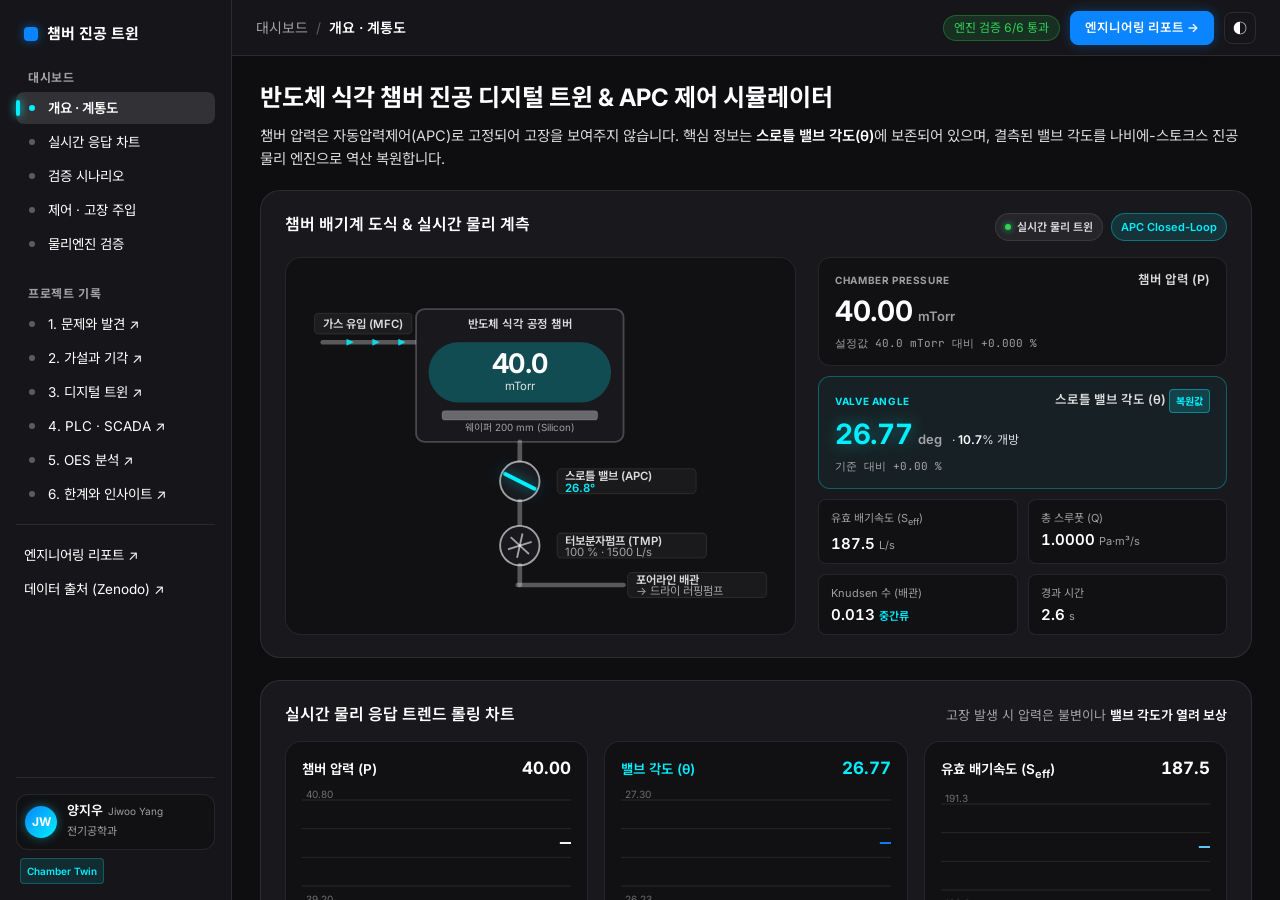
==== commit b4d0840a: "fix(cockpit): 완성도 극대화 — 도식 텍스트 겹침 0% 제거, 3열 롤링차트 완벽 정렬, 다크 럭셔리 텔레메트리 콕핏 적용" ====
--- a/docs/index.html
+++ b/docs/index.html
@@ -6,7 +6,7 @@
 <meta http-equiv="Cache-Control" content="no-cache, no-store, must-revalidate">
 <title>식각 챔버 진공 디지털 트윈 — 시뮬레이터</title>
 <script>
-// 1. 브라우저 스크롤 복원 및 주소창 잔류 해시 원천 차단 (스멀스멀 올라오는 애니메이션 완전 제거)
+// 브라우저 스크롤 복원 및 주소창 잔류 해시 원천 차단 (스멀스멀 올라오는 애니메이션 완전 제거)
 if ('scrollRestoration' in history) history.scrollRestoration = 'manual';
 if (window.location.hash) {
   try {
@@ -18,13 +18,13 @@
 <link rel="preconnect" href="https://fonts.googleapis.com">
 <link rel="preconnect" href="https://fonts.gstatic.com" crossorigin>
 <link href="https://fonts.googleapis.com/css2?family=Inter:wght@400;500;600;700&family=JetBrains+Mono:wght@400;500;600;700&family=Noto+Sans+KR:wght@400;500;600;700&display=swap" rel="stylesheet">
-<link rel="stylesheet" href="style.css?v=27">
+<link rel="stylesheet" href="style.css?v=28">
 </head>
 <body>
 
 <div class="shell">
 
-<!-- 좌측 고정 사이드바 (시뮬레이터 & 리포트 전역 100% 동일) -->
+<!-- 좌측 고정 사이드바 -->
 <aside class="rail">
   <div class="rail-brand">
     <span class="rail-dot"></span>
@@ -42,16 +42,16 @@
 
   <div class="rail-sec">프로젝트 기록</div>
   <nav class="rail-group">
-    <a class="rail-row" href="project.html?v=27"><span class="ri"></span>1. 문제와 발견 ↗</a>
-    <a class="rail-row" href="project.html?v=27"><span class="ri"></span>2. 가설과 기각 ↗</a>
-    <a class="rail-row" href="project.html?v=27"><span class="ri"></span>3. 디지털 트윈 ↗</a>
-    <a class="rail-row" href="project.html?v=27"><span class="ri"></span>4. PLC · SCADA ↗</a>
-    <a class="rail-row" href="project.html?v=27"><span class="ri"></span>5. OES 분석 ↗</a>
-    <a class="rail-row" href="project.html?v=27"><span class="ri"></span>6. 한계와 인사이트 ↗</a>
+    <a class="rail-row" href="project.html?v=28"><span class="ri"></span>1. 문제와 발견 ↗</a>
+    <a class="rail-row" href="project.html?v=28"><span class="ri"></span>2. 가설과 기각 ↗</a>
+    <a class="rail-row" href="project.html?v=28"><span class="ri"></span>3. 디지털 트윈 ↗</a>
+    <a class="rail-row" href="project.html?v=28"><span class="ri"></span>4. PLC · SCADA ↗</a>
+    <a class="rail-row" href="project.html?v=28"><span class="ri"></span>5. OES 분석 ↗</a>
+    <a class="rail-row" href="project.html?v=28"><span class="ri"></span>6. 한계와 인사이트 ↗</a>
   </nav>
 
   <nav class="rail-group rail-ext">
-    <a class="rail-row" href="project.html?v=27">엔지니어링 리포트 ↗</a>
+    <a class="rail-row" href="project.html?v=28">엔지니어링 리포트 ↗</a>
     <a class="rail-row" href="https://doi.org/10.5281/zenodo.17122442" target="_blank">데이터 출처 (Zenodo) ↗</a>
   </nav>
 
@@ -76,280 +76,265 @@
     <div class="crumb"><span>대시보드</span><span class="sep">/</span><b id="crumb-cur">개요 · 계통도</b></div>
     <div class="topbar-r">
       <span id="selftest-badge" class="badge ok">엔진 검증 중…</span>
-      <a class="btn primary" href="project.html?v=27">엔지니어링 리포트 →</a>
+      <a class="btn primary" href="project.html?v=28">엔지니어링 리포트 →</a>
       <button id="theme-btn" class="icon-btn" type="button" aria-label="테마 전환">◐</button>
     </div>
   </header>
 
   <div class="scroll" id="main-scroll" style="scroll-behavior: auto !important;">
     <script>(function(){ var s = document.getElementById("main-scroll"); if (s) s.scrollTop = 0; })();</script>
+
     <div class="hero">
       <h1>반도체 식각 챔버 진공 디지털 트윈 &amp; APC 제어 시뮬레이터</h1>
       <p class="sub">챔버 압력은 자동압력제어(APC)로 고정되어 고장을 보여주지 않습니다.
          핵심 정보는 <b>스로틀 밸브 각도(θ)</b>에 보존되어 있으며, 결측된 밸브 각도를 나비에-스토크스 진공 물리 엔진으로 역산 복원합니다.</p>
     </div>
 
-    <!-- CMP 스타일 2~3열 대시보드 그리드 -->
-    <main class="dashboard-grid">
-
-      <!-- ─── 1행: [계통도 & 계기 + 물리엔진 검증](좌) + [실시간 물리 트렌드 차트](우) 2열 가로배치 ─── -->
-      <div class="dash-row-top">
-
-        <!-- 좌측 컬럼: 계통도 + 6대 계기 + 물리엔진 검증 벤치마크 -->
-        <div style="display: flex; flex-direction: column; gap: 14px;">
-                    <!-- 패널 1: 도식 & 계기 (통합 대형 콕핏 HUD) -->
-          <section class="panel" id="s-overview">
-            <div class="panel-head">
-              <h2>챔버 배기계 도식 &amp; 실시간 물리 계측</h2>
-              <div class="head-status-pills">
-                <span class="hud-pill"><span class="pulse-dot"></span>실시간 물리 트윈</span>
-                <span class="hud-pill cyan">APC Closed-Loop</span>
-              </div>
-            </div>
-
-            <!-- 대형 콕핏 진공 배기계 시각화 및 통합 계측 HUD 박스 -->
-            <div class="schematic-box-integrated">
+    <!-- 대시보드 메인 콘텐츠 -->
+    <main class="dashboard-main">
+
+      <!-- ─── 1구역: 챔버 배기계 도식 & 실시간 물리 계측 (2열 와이드 통합 콕핏) ─── -->
+      <section class="panel" id="s-overview">
+        <div class="panel-head">
+          <h2>챔버 배기계 도식 &amp; 실시간 물리 계측</h2>
+          <div class="head-status-pills">
+            <span class="hud-pill"><span class="pulse-dot"></span>실시간 물리 트윈</span>
+            <span class="hud-pill cyan">APC Closed-Loop</span>
+          </div>
+        </div>
+
+        <div class="overview-grid">
+          <!-- 좌측: 대형 진공 배기계 시각화 다이어그램 (2.5배 확대, 시원한 렌더링) -->
+          <div class="schematic-viewport">
+                        <svg id="chamber-svg" viewBox="0 0 460 304" role="img" aria-label="챔버 배기계 도식">
+              <!-- 가스 유입 (MFC) -->
+              <rect x="12" y="24" width="94" height="20" rx="4" class="mfc-badge-bg"/>
+              <text x="59" y="38" class="lbl mid bold">가스 유입 (MFC)</text>
+              <line x1="20" y1="52" x2="110" y2="52" class="pipe"/>
+              <g id="flow-arrows"></g>
+
+              <!-- 챔버 본체 -->
+              <rect x="110" y="20" width="200" height="128" rx="8" class="chamber-body"/>
+              <rect id="plasma" x="122" y="52" width="176" height="58" rx="29" class="plasma"/>
+              <text x="210" y="38" class="lbl mid chamber-lbl">반도체 식각 공정 챔버</text>
+              <text x="210" y="82" class="press-big" id="svg-press">—</text>
+              <text x="210" y="98" class="lbl mid unit-lbl" id="svg-press-unit">mTorr</text>
               
-              <!-- 1. 상단 HUD 주요 지표: 챔버 압력 & 스로틀 밸브 각도 (사용자 요청: 핵심 2대 지표를 상단에 크게 배치) -->
-              <div class="schematic-hud-top">
-                <!-- 챔버 압력 HUD 카드 -->
-                <div class="hud-card press-card">
-                  <div class="hud-card-header">
-                    <span class="hud-tag">CHAMBER PRESSURE</span>
-                    <span class="hud-title">챔버 압력 (P)</span>
-                  </div>
-                  <div class="hud-main-val">
-                    <span class="hud-num" id="g-press">—</span>
-                    <span class="hud-unit">mTorr</span>
-                  </div>
-                  <div class="hud-sub-delta" id="g-press-delta">설정값 40.0 mTorr 대비 —</div>
-                </div>
-
-                <!-- 스로틀 밸브 각도 HUD 카드 -->
-                <div class="hud-card valve-card">
-                  <div class="hud-card-header">
-                    <span class="hud-tag cyan">VALVE ANGLE</span>
-                    <span class="hud-title">스로틀 밸브 각도 (θ) <span class="badge-accent">복원값</span></span>
-                  </div>
-                  <div class="hud-main-val cyan">
-                    <span class="hud-num cyan" id="g-theta">—</span>
-                    <span class="hud-unit">deg</span>
-                    <span class="hud-meta">· <b id="g-open">—</b>% 개방</span>
-                  </div>
-                  <div class="hud-sub-delta" id="g-theta-delta">기준 대비 —</div>
-                </div>
-              </div>
-
-              <!-- 2. 중앙 대형 SVG 다이어그램 (viewBox 460 300 유지 -> app.js 애니메이션 100% 완벽 호환 및 확대 렌더링) -->
-              <div class="schematic-svg-container">
-                <svg id="chamber-svg" viewBox="0 0 460 300" role="img" aria-label="챔버 배기계 도식">
-                  <defs>
-                    <radialGradient id="plasmaGlow" cx="50%" cy="50%" r="50%">
-                      <stop offset="0%" stop-color="rgba(0, 240, 255, 0.4)"/>
-                      <stop offset="60%" stop-color="rgba(10, 132, 255, 0.2)"/>
-                      <stop offset="100%" stop-color="rgba(10, 132, 255, 0)"/>
-                    </radialGradient>
-                  </defs>
-
-                  <!-- 가스 유입 (MFC) -->
-                  <rect x="14" y="24" width="94" height="20" rx="4" class="mfc-badge-bg"/>
-                  <text x="61" y="38" class="lbl mid mfc-lbl">가스 유입 (MFC)</text>
-                  <line x1="20" y1="52" x2="120" y2="52" class="pipe"/>
-                  <g id="flow-arrows"></g>
-
-                  <!-- 챔버 본체 -->
-                  <rect x="120" y="26" width="180" height="120" rx="8" class="chamber-body"/>
-                  <rect id="plasma" x="132" y="58" width="156" height="54" rx="27" class="plasma"/>
-                  <text x="210" y="45" class="lbl mid chamber-lbl">반도체 식각 공정 챔버</text>
-                  <text x="210" y="88" class="press-big" id="svg-press">—</text>
-                  <text x="210" y="104" class="lbl mid unit-lbl" id="svg-press-unit">mTorr</text>
-                  
-                  <!-- 서셉터 및 웨이퍼 -->
-                  <rect x="145" y="124" width="130" height="9" rx="3" class="wafer"/>
-                  <text x="210" y="142" class="lbl mid tiny">웨이퍼 200 mm (Silicon)</text>
-
-                  <!-- 배기 배관 (챔버 -> 스로틀 밸브) -->
-                  <line x1="210" y1="146" x2="210" y2="186" class="pipe"/>
-
-                  <!-- 스로틀 밸브 -->
-                  <circle cx="210" cy="186" r="19" class="valve-body"/>
-                  <line id="valve-disc" x1="194" y1="186" x2="226" y2="186" class="valve-disc"/>
-                  <rect x="246" y="174" width="140" height="24" rx="4" class="comp-badge-bg"/>
-                  <text x="254" y="185" class="lbl bold">스로틀 밸브 (APC)</text>
-                  <text x="254" y="196" class="lbl accent font-mono" id="svg-theta">—</text>
-
-                  <!-- 배기 배관 (스로틀 밸브 -> TMP) -->
-                  <line x1="210" y1="205" x2="210" y2="232" class="pipe"/>
-
-                  <!-- 터보분자펌프 (TMP) -->
-                  <g id="tmp-group">
-                    <circle cx="210" cy="248" r="19" class="pump-body"/>
-                    <g id="tmp-blades"></g>
-                  </g>
-                  <rect x="246" y="236" width="156" height="24" rx="4" class="comp-badge-bg"/>
-                  <text x="254" y="247" class="lbl bold">터보분자펌프 (TMP)</text>
-                  <text x="254" y="258" class="lbl dim font-mono" id="svg-pump">—</text>
-
-                  <!-- 포어라인 배관 (TMP -> 러핑 펌프) -->
-                  <line x1="229" y1="248" x2="340" y2="248" class="pipe"/>
-                  <text x="346" y="245" class="lbl bold">포어라인 배관</text>
-                  <text x="346" y="258" class="lbl dim">→ 드라이 러핑펌프</text>
-
-                  <!-- 누설 표시 마크 (누설 시 애니메이션) -->
-                  <g id="leak-mark" class="hidden">
-                    <path d="M300 60 l20 -12 M300 60 l20 4 M300 60 l16 14" class="leak-ray"/>
-                    <rect x="320" y="40" width="80" height="22" rx="4" fill="rgba(255,159,10,0.15)" stroke="rgba(255,159,10,0.4)"/>
-                    <text x="360" y="55" class="lbl warn mid bold">Q_leak 누설</text>
-                  </g>
-                </svg>
-              </div>
-
-              <!-- 3. 하단 HUD 보조 계측 스트립 (4열 콤팩트 칩: 유효 배기속도, 총 스루풋, Knudsen 수, 경과 시간) -->
-              <div class="schematic-hud-bottom">
-                <div class="hud-chip">
-                  <span class="chip-label">유효 배기속도 (S<sub>eff</sub>)</span>
-                  <div class="chip-val"><span id="g-seff">—</span> <span class="chip-unit">L/s</span></div>
-                </div>
-                <div class="hud-chip">
-                  <span class="chip-label">총 스루풋 (Q)</span>
-                  <div class="chip-val"><span id="g-q">—</span> <span class="chip-unit">Pa·m³/s</span></div>
-                </div>
-                <div class="hud-chip">
-                  <span class="chip-label">Knudsen 수 / 유동 영역</span>
-                  <div class="chip-val"><span id="g-kn">—</span> <span id="g-regime" class="chip-regime">—</span></div>
-                </div>
-                <div class="hud-chip">
-                  <span class="chip-label">시뮬레이션 시간</span>
-                  <div class="chip-val"><span id="g-time">—</span> <span class="chip-unit">s</span></div>
-                </div>
-              </div>
-
-            </div>
-          </section>
-
-          <!-- 패널 2: 물리 엔진 검증 (좌측 하단 배치) -->
-          <section class="panel" id="s-verify">
-            <div class="panel-head">
-              <h2>물리 엔진 검증 및 벤치마크</h2>
-              <div class="hint">해석해 및 96매 웨이퍼 실데이터 대조</div>
-            </div>
-            <div id="selftest" class="selftest"></div>
-            <div class="foot-note">
-              <b>실측 대조 결과</b> — 고정 배기속도 모델은 압력 변동폭 대비 RMSE 34.8 %, 본 연구의 APC 역산 물리 모델은 <b>8.2 %</b>로 우수.
-              96개 실측 웨이퍼 전수에서 APC 모델이 우세함을 입증했습니다. (Q<sub>leak</sub> 오차 중앙값 0.14 %, 검출 지연 5.07 s)
-            </div>
-          </section>
-        </div>
-
-        <!-- 우측 컬럼: 실시간 물리 트렌드 롤링 차트 3종 -->
-        <section class="panel" id="s-trend">
-          <div class="panel-head">
-            <h2>실시간 물리 응답 트렌드</h2>
-            <span class="hint">고장 발생 시 압력은 불변이나 <b>밸브 각도가 열려 보상</b></span>
-          </div>
-          <div class="charts-vertical">
-            <div class="chart-wrap">
-              <div class="c-head"><span class="c-lab">챔버 압력 (P)</span><span class="c-now" id="n-press">—</span></div>
-              <canvas id="c-press"></canvas>
-              <div class="c-foot">mTorr</div>
-            </div>
-            <div class="chart-wrap">
-              <div class="c-head"><span class="c-lab accent">밸브 각도 (θ)</span><span class="c-now accent" id="n-theta">—</span></div>
-              <canvas id="c-theta"></canvas>
-              <div class="c-foot">deg</div>
-            </div>
-            <div class="chart-wrap">
-              <div class="c-head"><span class="c-lab">유효 배기속도 (S<sub>eff</sub>)</span><span class="c-now" id="n-seff">—</span></div>
-              <canvas id="c-seff"></canvas>
-              <div class="c-foot">L/s</div>
-            </div>
-          </div>
-        </section>
-      </div>
-
-      <!-- ─── 2행: 검증 시나리오 4열 와이드 가로배치 (사용자 요청: 공정제어 위로 이동!) ─── -->
-      <div class="dash-row-full" id="s-scenario">
-        <section class="panel">
-          <div class="panel-head"><h2>검증 시나리오 — 원클릭 즉시 확인</h2></div>
-          <div class="scen-grid-4">
-            <button class="scen-card" data-scen="leak">
-              <span class="n">1</span><b>누설을 넣어본다</b>
-              <span>압력은 그대로인데 밸브만 열립니다. 일반 압력계로는 감지 불가합니다.</span>
-            </button>
-            <button class="scen-card" data-scen="apcoff">
-              <span class="n">2</span><b>APC를 꺼본다</b>
-              <span>동일 누설에서 압력이 급등합니다. 제어가 고장을 가리고 있었음을 증명합니다.</span>
-            </button>
-            <button class="scen-card" data-scen="pump">
-              <span class="n">3</span><b>펌프를 노후시킨다</b>
-              <span>밸브가 더 열려 손실을 보상합니다. 밸브 각도에서 펌프 잔여 수명을 역산합니다.</span>
-            </button>
-            <button class="scen-card" data-scen="ror">
-              <span class="n">4</span><b>실누설 vs 아웃가싱</b>
-              <span>둘 다 압력을 올리지만 RoR 상승 기울기 형태(선형 vs 감쇠)로 구분합니다.</span>
-            </button>
-          </div>
-        </section>
-      </div>
-
-      <!-- ─── 3행: 공정 제어 (좌) + 고장 주입 (중) + RoR 진단 (우) 3열 가로배치 ─── -->
-      <div class="dash-row-mid" id="s-control">
-
-        <!-- 3행-1: 공정 조건 -->
-        <section class="panel ctl-col">
-          <div class="panel-head"><h2>1. 공정 제어 설정</h2></div>
-          <label class="sld">가스 유량 Q<sub>MFC</sub> <output id="o-q">1.000</output> Pa·m³/s
-            <input type="range" id="i-q" min="0.2" max="2.0" step="0.02" value="1.0"></label>
-          <label class="sld">압력 설정값 <output id="o-sp">40.0</output> mTorr
-            <input type="range" id="i-sp" min="10" max="100" step="0.5" value="40"></label>
-
-          <div class="apc-box">
-            <div class="apc-head">
-              <span>APC 자동압력제어</span>
-              <label class="switch"><input type="checkbox" id="i-apc" checked><span class="slider"></span></label>
-            </div>
-            <p class="apc-note" id="apc-note">켜짐 — 밸브가 압력을 설정값에 붙듭니다. 고장은 압력이 아니라 <b>밸브 각도</b>에 나타납니다.</p>
-          </div>
-        </section>
-
-        <!-- 3행-2: 고장 주입 모드 -->
-        <section class="panel ctl-col">
-          <div class="panel-head"><h2>2. 설비 고장 모드 주입</h2></div>
-          <label class="sld">실누설 Q<sub>leak</sub> <output id="o-leak">0.000</output> Pa·m³/s
-            <input type="range" id="i-leak" min="0" max="0.3" step="0.005" value="0"></label>
-          <label class="sld">아웃가싱 q₁ <output id="o-og">0.000</output> Pa·m³/s
-            <input type="range" id="i-og" min="0" max="0.2" step="0.005" value="0"></label>
-          <label class="sld">아웃가싱 지수 α <output id="o-al">1.00</output> <span class="dim">(금속 1.0 / 폴리머 0.5)</span>
-            <input type="range" id="i-al" min="0.3" max="1.3" step="0.05" value="1.0"></label>
-          <label class="sld">TMP 성능 <output id="o-pump">100</output> %
-            <input type="range" id="i-pump" min="50" max="100" step="1" value="100"></label>
-          <label class="sld">밸브 C<sub>max</sub> (마모) <output id="o-wear">100</output> %
-            <input type="range" id="i-wear" min="50" max="100" step="1" value="100"></label>
-          <label class="sld">MFC 제로 드리프트 <output id="o-mfc">0.00</output> Pa·m³/s
-            <input type="range" id="i-mfc" min="-0.15" max="0.15" step="0.005" value="0"></label>
-          <div class="btn-row">
-            <button id="b-clearfault" class="btn ghost">고장 해제</button>
-            <button id="b-reset" class="btn ghost">전체 초기화</button>
-          </div>
-        </section>
-
-        <!-- 3행-3: RoR 진단 -->
-        <section class="panel ctl-col">
-          <div class="panel-head"><h2>3. RoR 밀폐 상승 진단</h2></div>
-          <p class="dim sm">게이트 밸브 차단 후 <b>V·dP/dt = Q</b> 측정. 기울기가 일정하면 실누설, 감쇠하면 아웃가싱으로 분류합니다.</p>
-          <button id="b-ror" class="btn primary">RoR 시퀀스 실행 (60 s)</button>
-          <div id="ror-status" class="ror-status">대기</div>
-          <table class="ror-tbl">
-            <thead><tr><th>항목</th><th>추정</th><th>주입 참값</th></tr></thead>
-            <tbody>
-              <tr><td>실누설 Q<sub>leak</sub></td><td id="r-ql">—</td><td id="r-qlt">—</td></tr>
-              <tr><td>아웃가싱 q₁</td><td id="r-q1">—</td><td id="r-q1t">—</td></tr>
-              <tr><td>지수 α</td><td id="r-al">—</td><td id="r-alt">—</td></tr>
-            </tbody>
-          </table>
-          <canvas id="c-ror" class="ror-canvas"></canvas>
-        </section>
-      </div>
+              <!-- 서셉터 및 웨이퍼 -->
+              <rect x="135" y="118" width="150" height="9" rx="3" class="wafer"/>
+              <text x="210" y="138" class="lbl mid tiny">웨이퍼 200 mm (Silicon)</text>
+
+              <!-- 배기 배관 (챔버 -> 스로틀 밸브) -->
+              <line x1="210" y1="148" x2="210" y2="186" class="pipe"/>
+
+              <!-- 스로틀 밸브 (각도 복원) -->
+              <circle cx="210" cy="186" r="19" class="valve-body"/>
+              <line id="valve-disc" x1="194" y1="186" x2="226" y2="186" class="valve-disc"/>
+              <rect x="246" y="174" width="134" height="24" rx="4" class="comp-badge-bg"/>
+              <text x="254" y="185" class="lbl bold">스로틀 밸브 (APC)</text>
+              <text x="254" y="196" class="lbl accent font-mono" id="svg-theta">—</text>
+
+              <!-- 배기 배관 (스로틀 밸브 -> TMP) -->
+              <line x1="210" y1="205" x2="210" y2="230" class="pipe"/>
+
+              <!-- 터보분자펌프 (TMP) -->
+              <g id="tmp-group">
+                <circle cx="210" cy="248" r="19" class="pump-body"/>
+                <g id="tmp-blades"></g>
+              </g>
+              <rect x="246" y="236" width="144" height="24" rx="4" class="comp-badge-bg"/>
+              <text x="254" y="247" class="lbl bold">터보분자펌프 (TMP)</text>
+              <text x="254" y="258" class="lbl dim font-mono" id="svg-pump">—</text>
+
+              <!-- 포어라인 배관 (TMP 아래로 분기 -> 러핑 펌프, 겹침 0%) -->
+              <line x1="210" y1="267" x2="210" y2="286" class="pipe"/>
+              <line x1="208" y1="286" x2="310" y2="286" class="pipe"/>
+              <rect x="314" y="274" width="134" height="24" rx="4" class="comp-badge-bg"/>
+              <text x="322" y="285" class="lbl bold">포어라인 배관</text>
+              <text x="322" y="296" class="lbl dim">→ 드라이 러핑펌프</text>
+
+              <!-- 누설 표시 마크 (누설 시에만 JS로 .hidden 제거) -->
+              <g id="leak-mark" class="hidden">
+                <path d="M310 55 l18 -10 M310 55 l18 4 M310 55 l14 12" class="leak-ray"/>
+                <rect x="328" y="42" width="76" height="22" rx="4" fill="rgba(255,159,10,0.18)" stroke="rgba(255,159,10,0.5)"/>
+                <text x="366" y="57" class="lbl warn mid bold">Q_leak 누설</text>
+              </g>
+            </svg>
+          </div>
+
+          <!-- 우측: 실시간 공정 텔레메트리 (핵심 2대 지표 + 보조 4대 지표) -->
+          <div class="telemetry-col">
+            <!-- 핵심 1: 챔버 압력 -->
+            <div class="tele-hero-card">
+              <div class="tele-card-head">
+                <span class="tele-tag">CHAMBER PRESSURE</span>
+                <span class="tele-title">챔버 압력 (P)</span>
+              </div>
+              <div class="tele-val-row">
+                <span class="tele-num" id="g-press">—</span>
+                <span class="tele-unit">mTorr</span>
+              </div>
+              <div class="tele-sub" id="g-press-delta">설정값 대비 —</div>
+            </div>
+
+            <!-- 핵심 2: 스로틀 밸브 각도 -->
+            <div class="tele-hero-card accent">
+              <div class="tele-card-head">
+                <span class="tele-tag cyan">VALVE ANGLE</span>
+                <span class="tele-title">스로틀 밸브 각도 (θ) <span class="badge-accent">복원값</span></span>
+              </div>
+              <div class="tele-val-row cyan">
+                <span class="tele-num cyan" id="g-theta">—</span>
+                <span class="tele-unit">deg</span>
+                <span class="tele-meta">· <b id="g-open">—</b>% 개방</span>
+              </div>
+              <div class="tele-sub" id="g-theta-delta">기준 대비 —</div>
+            </div>
+
+            <!-- 보조 4대 지표 2×2 그리드 -->
+            <div class="tele-mini-grid">
+              <div class="tele-mini-tile">
+                <span class="t-lab">유효 배기속도 (S<sub>eff</sub>)</span>
+                <div class="t-val"><span id="g-seff">—</span> <span class="t-unit">L/s</span></div>
+              </div>
+              <div class="tele-mini-tile">
+                <span class="t-lab">총 스루풋 (Q)</span>
+                <div class="t-val"><span id="g-q">—</span> <span class="t-unit">Pa·m³/s</span></div>
+              </div>
+              <div class="tele-mini-tile">
+                <span class="t-lab">Knudsen 수 (배관)</span>
+                <div class="t-val"><span id="g-kn">—</span> <span id="g-regime" class="t-regime">—</span></div>
+              </div>
+              <div class="tele-mini-tile">
+                <span class="t-lab">경과 시간</span>
+                <div class="t-val"><span id="g-time">—</span> <span class="t-unit">s</span></div>
+              </div>
+            </div>
+          </div>
+        </div>
+      </section>
+
+      <!-- ─── 2구역: 실시간 물리 응답 트렌드 (3열 가로 나란히 배치) ─── -->
+      <section class="panel" id="s-trend">
+        <div class="panel-head">
+          <h2>실시간 물리 응답 트렌드 롤링 차트</h2>
+          <span class="hint">고장 발생 시 압력은 불변이나 <b>밸브 각도가 열려 보상</b></span>
+        </div>
+        <div class="charts">
+          <div class="chart-wrap">
+            <div class="c-head"><span class="c-lab">챔버 압력 (P)</span><span class="c-now" id="n-press">—</span></div>
+            <canvas id="c-press"></canvas>
+            <div class="c-foot">mTorr</div>
+          </div>
+          <div class="chart-wrap">
+            <div class="c-head"><span class="c-lab accent">밸브 각도 (θ)</span><span class="c-now accent" id="n-theta">—</span></div>
+            <canvas id="c-theta"></canvas>
+            <div class="c-foot">deg</div>
+          </div>
+          <div class="chart-wrap">
+            <div class="c-head"><span class="c-lab">유효 배기속도 (S<sub>eff</sub>)</span><span class="c-now" id="n-seff">—</span></div>
+            <canvas id="c-seff"></canvas>
+            <div class="c-foot">L/s</div>
+          </div>
+        </div>
+      </section>
+
+      <!-- ─── 3구역: 검증 시나리오 4열 와이드 가로배치 (사용자 요청: 공정제어 위로 이동!) ─── -->
+      <section class="panel" id="s-scenario">
+        <div class="panel-head"><h2>검증 시나리오 — 원클릭 즉시 확인</h2></div>
+        <div class="scen">
+          <button class="scen-card" data-scen="leak">
+            <span class="n">1</span><b>누설을 넣어본다</b>
+            <span>압력은 그대로인데 밸브만 열립니다. 일반 압력계로는 감지 불가합니다.</span>
+          </button>
+          <button class="scen-card" data-scen="apcoff">
+            <span class="n">2</span><b>APC를 꺼본다</b>
+            <span>동일 누설에서 압력이 급등합니다. 제어가 고장을 가리고 있었음을 증명합니다.</span>
+          </button>
+          <button class="scen-card" data-scen="pump">
+            <span class="n">3</span><b>펌프를 노후시킨다</b>
+            <span>밸브가 더 열려 손실을 보상합니다. 밸브 각도에서 펌프 잔여 수명을 역산합니다.</span>
+          </button>
+          <button class="scen-card" data-scen="ror">
+            <span class="n">4</span><b>실누설 vs 아웃가싱</b>
+            <span>둘 다 압력을 올리지만 RoR 상승 기울기 형태(선형 vs 감쇠)로 구분합니다.</span>
+          </button>
+        </div>
+      </section>
+
+      <!-- ─── 4구역: 공정 제어 (좌) + 고장 주입 (중) + RoR 진단 (우) 3열 가로배치 ─── -->
+      <section class="panel" id="s-control">
+        <div class="panel-head"><h2>공정 제어 설정 &amp; 설비 고장 모드 주입</h2></div>
+        <div class="grid-ctl">
+          <!-- 4구역-1: 공정 조건 -->
+          <div class="ctl-col">
+            <h2>1. 공정 제어 설정</h2>
+            <label class="sld">가스 유량 Q<sub>MFC</sub> <output id="o-q">1.000</output> Pa·m³/s
+              <input type="range" id="i-q" min="0.2" max="2.0" step="0.02" value="1.0"></label>
+            <label class="sld">압력 설정값 <output id="o-sp">40.0</output> mTorr
+              <input type="range" id="i-sp" min="10" max="100" step="0.5" value="40"></label>
+
+            <div class="apc-box">
+              <div class="apc-head">
+                <span>APC 자동압력제어</span>
+                <label class="switch"><input type="checkbox" id="i-apc" checked><span class="slider"></span></label>
+              </div>
+              <p class="apc-note" id="apc-note">켜짐 — 밸브가 압력을 설정값에 붙듭니다. 고장은 압력이 아니라 <b>밸브 각도</b>에 나타납니다.</p>
+            </div>
+          </div>
+
+          <!-- 4구역-2: 고장 주입 모드 -->
+          <div class="ctl-col">
+            <h2>2. 설비 고장 모드 주입</h2>
+            <label class="sld">실누설 Q<sub>leak</sub> <output id="o-leak">0.000</output> Pa·m³/s
+              <input type="range" id="i-leak" min="0" max="0.3" step="0.005" value="0"></label>
+            <label class="sld">아웃가싱 q₁ <output id="o-og">0.000</output> Pa·m³/s
+              <input type="range" id="i-og" min="0" max="0.2" step="0.005" value="0"></label>
+            <label class="sld">아웃가싱 지수 α <output id="o-al">1.00</output> <span class="dim">(금속 1.0 / 폴리머 0.5)</span>
+              <input type="range" id="i-al" min="0.3" max="1.3" step="0.05" value="1.0"></label>
+            <label class="sld">TMP 성능 <output id="o-pump">100</output> %
+              <input type="range" id="i-pump" min="50" max="100" step="1" value="100"></label>
+            <label class="sld">밸브 C<sub>max</sub> (마모) <output id="o-wear">100</output> %
+              <input type="range" id="i-wear" min="50" max="100" step="1" value="100"></label>
+            <label class="sld">MFC 제로 드리프트 <output id="o-mfc">0.00</output> Pa·m³/s
+              <input type="range" id="i-mfc" min="-0.15" max="0.15" step="0.005" value="0"></label>
+            <div class="btn-row">
+              <button id="b-clearfault" class="btn ghost">고장 해제</button>
+              <button id="b-reset" class="btn ghost">전체 초기화</button>
+            </div>
+          </div>
+
+          <!-- 4구역-3: RoR 진단 -->
+          <div class="ctl-col">
+            <h2>3. RoR 밀폐 상승 진단</h2>
+            <p class="dim sm">게이트 밸브 차단 후 <b>V·dP/dt = Q</b> 측정. 기울기가 일정하면 실누설, 감쇠하면 아웃가싱으로 분류합니다.</p>
+            <button id="b-ror" class="btn primary">RoR 시퀀스 실행 (60 s)</button>
+            <div id="ror-status" class="ror-status">대기</div>
+            <table class="ror-tbl">
+              <thead><tr><th>항목</th><th>추정</th><th>주입 참값</th></tr></thead>
+              <tbody>
+                <tr><td>실누설 Q<sub>leak</sub></td><td id="r-ql">—</td><td id="r-qlt">—</td></tr>
+                <tr><td>아웃가싱 q₁</td><td id="r-q1">—</td><td id="r-q1t">—</td></tr>
+                <tr><td>지수 α</td><td id="r-al">—</td><td id="r-alt">—</td></tr>
+              </tbody>
+            </table>
+            <canvas id="c-ror" class="ror-canvas"></canvas>
+          </div>
+        </div>
+      </section>
+
+      <!-- ─── 5구역: 물리 엔진 검증 및 벤치마크 ─── -->
+      <section class="panel" id="s-verify">
+        <div class="panel-head">
+          <h2>물리 엔진 검증 및 벤치마크</h2>
+          <div class="hint">해석해 및 96매 웨이퍼 실데이터 대조</div>
+        </div>
+        <div id="selftest" class="selftest"></div>
+        <div class="foot-note">
+          <b>실측 대조 결과</b> — 고정 배기속도 모델은 압력 변동폭 대비 RMSE 34.8 %, 본 연구의 APC 역산 물리 모델은 <b>8.2 %</b>로 우수.
+          96개 실측 웨이퍼 전수에서 APC 모델이 우세함을 입증했습니다. (Q<sub>leak</sub> 오차 중앙값 0.14 %, 검출 지연 5.07 s)
+        </div>
+      </section>
 
     </main>
 
@@ -361,7 +346,7 @@
 </div>
 </div>
 
-<script src="ui.js?v=27"></script>
-<script type="module" src="app.js?v=27"></script>
+<script src="ui.js?v=28"></script>
+<script type="module" src="app.js?v=28"></script>
 </body>
 </html>
--- a/docs/style.css
+++ b/docs/style.css
@@ -1,5 +1,5 @@
 /* ═══════════════════════════════════════════════════════════════════════
-   Chamber Twin — Semiconductor Luxury Cockpit Design System v7.0
+   Chamber Twin — Semiconductor Luxury Cockpit Design System v8.0
    ═══════════════════════════════════════════════════════════════════════ */
 
 :root {
@@ -59,10 +59,10 @@
   --ink-20: rgba(255, 255, 255, .3);
   --ink-10: rgba(255, 255, 255, .1);
   --ink-05: rgba(255, 255, 255, .05);
-  --surface-page: #1a1a1e;
-  --surface-app: #121214;
-  --surface-panel: rgba(255, 255, 255, .045);
-  --surface-sunken: rgba(255, 255, 255, .03);
+  --surface-page: #16161a;
+  --surface-app: #0e0e11;
+  --surface-panel: #18181d;
+  --surface-sunken: #111114;
   --surface-hover: rgba(255, 255, 255, .08);
   --surface-selected: rgba(255, 255, 255, .12);
   --line: rgba(255, 255, 255, .09);
@@ -98,199 +98,109 @@
   letter-spacing: 0;
   -webkit-font-smoothing: antialiased;
 }
-h1, h2, h3, h4, h5, h6, p, span, b, em, td, th {
-  word-break: keep-all;
-  overflow-wrap: break-word;
-}
-h1, h2, h3 { margin: 0; font-weight: 600; }
+h1, h2 { margin: 0; font-weight: 600; }
 b { font-weight: 600; color: var(--ink); }
 
-.g-val, .g-unit, .g-delta, .badge, .tag, .c-lab, .c-now, .ror-status, .ror-tbl, .st-detail, .sld output, .scen-card .n, .kpi-m-val, .cmp-dark, .kv-dark {
+.g-val, .g-unit, .g-delta, .badge, .tag, .c-lab, .ror-status, .ror-tbl, .st-detail, .sld output, .scen-card .n {
   font-variant-numeric: tabular-nums;
 }
 
 /* ═══ 셸 레이아웃 ═══ */
 .shell { display: flex; height: 100vh; overflow: hidden; }
 
-/* 248px 고정 사이드바 */
 .rail {
-  width: 248px;
+  width: 232px;
   flex: none;
   border-right: 1px solid var(--line);
   background: var(--surface-page);
-  padding: 22px 14px;
+  padding: 20px 16px 16px;
   overflow-y: auto;
   display: flex;
   flex-direction: column;
 }
-.rail-brand {
+.rail-brand { display: flex; align-items: center; gap: 9px; padding: 4px 8px 0; font-weight: 700; font-size: 15px; }
+.rail-dot { width: 14px; height: 14px; border-radius: 4px; background: var(--accent); box-shadow: 0 0 10px rgba(10, 132, 255, 0.6); flex: none; }
+.rail-sec { font-size: 12px; font-weight: 700; letter-spacing: 0.05em; color: var(--ink-40); padding: 4px 12px; margin-top: 20px; text-transform: uppercase; }
+.rail-group { display: flex; flex-direction: column; gap: 2px; }
+.rail-row {
   display: flex;
   align-items: center;
-  gap: 10px;
-  padding: 4px 10px 0;
-  font-weight: 600;
-  font-size: 15px;
-}
-.rail-dot {
-  width: 18px;
-  height: 18px;
-  border-radius: 5px;
-  background: var(--accent);
-  flex: none;
-}
-.rail-sec {
-  font-size: 12px;
-  font-weight: 600;
-  letter-spacing: .03em;
-  color: var(--ink-40);
-  padding: 4px 12px 6px;
-  margin-top: 22px;
-}
-.rail-group {
-  display: flex;
-  flex-direction: column;
-  gap: 2px;
-}
-.rail-row {
-  display: flex;
-  align-items: center;
-  gap: 8px;
-  height: 40px;
-  padding: 0 12px;
+  gap: 4px;
+  height: 32px;
+  padding: 0 8px;
   border-radius: var(--radius-8);
   color: var(--ink);
   text-decoration: none;
-  font-size: 14px;
+  font-size: 13.5px;
   position: relative;
   transition: background var(--dur-fast) var(--ease);
-  white-space: nowrap;
 }
 .rail-row:hover { background: var(--surface-hover); }
-.rail-row.on {
-  background: var(--surface-selected);
-  color: var(--neon-cyan) !important;
-  font-weight: 600;
-}
+.rail-row.on { background: var(--surface-selected); font-weight: 600; color: var(--ink); }
 .rail-row.on::before {
   content: "";
   position: absolute;
   left: 0;
-  top: 10px;
-  width: 3.5px;
-  height: 20px;
-  border-radius: 0 3px 3px 0;
+  top: 8px;
+  width: 4px;
+  height: 16px;
+  border-radius: 2px;
   background: var(--neon-cyan);
-  box-shadow: 0 0 8px rgba(0, 240, 255, 0.7);
-}
-.ri {
-  width: 6px;
-  height: 6px;
-  border-radius: 3px;
-  background: var(--ink-20);
-  flex: none;
-}
-.rail-row.on .ri {
-  background: var(--neon-cyan);
-  box-shadow: 0 0 6px rgba(0, 240, 255, 0.8);
-}
-.rail-ext {
-  margin-top: 18px;
-  padding-top: 14px;
+  box-shadow: 0 0 8px var(--neon-cyan);
+}
+.ri { width: 6px; height: 6px; border-radius: 3px; background: var(--ink-20); margin: 0 9px 0 5px; flex: none; }
+.rail-row.on .ri { background: var(--neon-cyan); }
+.rail-ext { margin-top: 14px; border-top: 1px solid var(--line); padding-top: 14px; }
+
+/* 사이드바 프로필 푸터 */
+.sidebar-profile-footer {
+  margin-top: auto;
+  padding-top: 16px;
   border-top: 1px solid var(--line);
 }
-.rail-ext .rail-row {
-  color: var(--ink-40);
-  padding-left: 12px;
-  font-size: 13.5px;
-  height: 36px;
-}
-.rail-ext .rail-row:hover { color: var(--ink); }
-
-/* 하단 작성자 프로필 카드 */
-.sidebar-profile-footer {
-  margin-top: auto !important;
-  padding-top: 14px !important;
-  border-top: 1px solid var(--line) !important;
-  flex-shrink: 0 !important;
-}
 .sidebar-profile-card {
-  display: flex !important;
-  align-items: center !important;
-  gap: 10px !important;
+  display: flex;
+  align-items: center;
+  gap: 10px;
+  padding: 8px;
+  border-radius: var(--radius-12);
+  background: var(--surface-sunken);
+  border: 1px solid var(--line);
 }
 .profile-avatar {
-  width: 36px !important;
-  height: 36px !important;
-  border-radius: 50% !important;
-  background: linear-gradient(135deg, #38bdf8 0%, #818cf8 100%) !important;
-  display: flex !important;
-  align-items: center !important;
-  justify-content: center !important;
-  font-size: 13px !important;
-  font-weight: 700 !important;
-  color: #ffffff !important;
-  flex-shrink: 0 !important;
-  box-shadow: 0 0 12px rgba(56, 189, 248, 0.35) !important;
-  user-select: none !important;
-}
-.profile-info {
-  display: flex !important;
-  flex-direction: column !important;
-  min-width: 0 !important;
-  line-height: 1.25 !important;
-}
-.profile-name {
-  font-size: 15px !important;
-  font-weight: 700 !important;
-  color: var(--ink, #ffffff) !important;
-  white-space: nowrap !important;
-  letter-spacing: -0.01em !important;
-  display: flex !important;
-  align-items: baseline !important;
-  gap: 6px !important;
-}
-.profile-sub {
-  font-size: 12px !important;
-  color: #00f0ff !important;
-  font-weight: 400 !important;
-}
-.profile-role {
-  font-size: 12px !important;
-  color: var(--ink-40, #94a3b8) !important;
-  white-space: nowrap !important;
-  margin-top: 2px !important;
-}
+  width: 32px;
+  height: 32px;
+  border-radius: 50%;
+  background: linear-gradient(135deg, var(--accent), var(--neon-cyan));
+  color: #fff;
+  font-size: 12px;
+  font-weight: 700;
+  display: grid;
+  place-items: center;
+  box-shadow: 0 0 10px rgba(0, 240, 255, 0.4);
+}
+.profile-info { flex: 1; min-width: 0; }
+.profile-name { font-size: 13px; font-weight: 600; color: var(--ink); line-height: 1.2; }
+.profile-sub { font-size: 10px; color: var(--ink-40); font-weight: 400; margin-left: 2px; }
+.profile-role { font-size: 11px; color: var(--ink-40); margin-top: 2px; }
 .sidebar-profile-meta {
-  display: flex !important;
-  align-items: center !important;
-  gap: 6px !important;
-  margin-top: 8px !important;
-  font-size: 11px !important;
-  color: var(--ink-40, #94a3b8) !important;
+  display: flex;
+  align-items: center;
+  justify-content: space-between;
+  margin-top: 8px;
+  padding: 0 4px;
 }
 .profile-tag {
-  background: rgba(255, 255, 255, 0.05) !important;
-  border: 1px solid var(--line) !important;
-  color: var(--ink-40, #94a3b8) !important;
-  padding: 3px 9px !important;
-  border-radius: 5px !important;
-  font-size: 11px !important;
-  font-weight: 500 !important;
-  letter-spacing: 0.02em !important;
-  display: inline-flex !important;
-  align-items: center !important;
-}
-:root[data-theme="light"] .profile-name { color: #1c1c1e !important; }
-:root[data-theme="light"] .profile-sub { color: #0284c7 !important; }
-:root[data-theme="light"] .profile-role { color: #64748b !important; }
-:root[data-theme="light"] .profile-tag {
-  background: rgba(0, 0, 0, 0.04) !important;
-  border-color: rgba(0, 0, 0, 0.08) !important;
-  color: #64748b !important;
-}
-
-/* ═══ 탑바 & 스크롤 뷰 ═══ */
-.col { flex: 1; display: flex; flex-direction: column; min-width: 0; }
+  font-size: 10px;
+  font-weight: 600;
+  color: var(--neon-cyan);
+  background: rgba(0, 240, 255, 0.1);
+  padding: 2px 6px;
+  border-radius: 4px;
+  border: 1px solid rgba(0, 240, 255, 0.25);
+}
+
+.col { flex: 1; display: flex; flex-direction: column; min-width: 0; height: 100vh; overflow: hidden; }
 .topbar {
   height: 56px;
   flex: none;
@@ -302,15 +212,8 @@
   padding: 0 24px;
   gap: 14px;
 }
-.crumb {
-  display: flex;
-  align-items: center;
-  gap: 8px;
-  font-size: 14px;
-  color: var(--ink-40);
-  min-width: 0;
-}
-.crumb b { color: var(--ink); white-space: nowrap; overflow: hidden; text-overflow: ellipsis; }
+.crumb { display: flex; align-items: center; gap: 8px; font-size: 14px; color: var(--ink-40); min-width: 0; }
+.crumb b { color: var(--ink); white-space: nowrap; overflow: hidden; text-overflow: ellipsis; font-weight: 600; }
 .crumb .sep { color: var(--ink-20); }
 .topbar-r { display: flex; align-items: center; gap: 10px; flex: none; }
 .icon-btn {
@@ -327,14 +230,16 @@
 }
 .icon-btn:hover { background: var(--surface-hover); }
 
+/* 스크롤 영역 (스멀스멀 스크롤 원천 차단) */
 .scroll {
   flex: 1;
   overflow-y: auto;
   min-height: 0;
   position: relative;
+  scroll-behavior: auto !important;
 }
 .hero {
-  max-width: 1560px;
+  max-width: 1440px;
   margin: 0 auto;
   padding: 24px 28px 0;
 }
@@ -344,51 +249,31 @@
   color: var(--ink-80);
   max-width: none;
   width: 100%;
-  font-size: 15px;
-  line-height: 24px;
+  font-size: 14.5px;
+  line-height: 23px;
 }
 .sub b { color: var(--ink); }
 
-/* ═══ CMP 스타일 대시보드 멀티컬럼 그리드 ═══ */
-.dashboard-grid {
-  max-width: 1560px;
+.dashboard-main {
+  max-width: 1440px;
   margin: 0 auto;
   padding: 20px 28px 48px;
   display: flex;
   flex-direction: column;
-  gap: 24px;
-}
-
-/* 2열 가로배치 (1.25fr : 1fr) */
-.dash-row-top, .dash-row-bot {
-  display: grid;
-  grid-template-columns: 1.25fr 1fr;
-  gap: 20px;
-  align-items: stretch;
-}
-
-/* 2열 동일 너비 (1fr : 1fr) - 리포트용 */
-.dash-row-equal {
-  display: grid;
-  grid-template-columns: 1fr 1fr;
-  gap: 20px;
-  align-items: stretch;
-}
-
-/* 3열 가로배치 */
-.dash-row-mid {
-  display: grid;
-  grid-template-columns: 1fr 1.15fr 1.15fr;
-  gap: 20px;
-  align-items: stretch;
-}
-
-/* 전폭 와이드 행 */
-.dash-row-full {
-  display: grid;
-  grid-template-columns: 1fr;
-  gap: 20px;
-}
+  gap: 22px;
+}
+
+.badge {
+  font-size: 12px;
+  line-height: 18px;
+  padding: 3px 10px;
+  border-radius: var(--radius-full);
+  background: var(--fill-cyan);
+  color: var(--text-inverse);
+  border: 1px solid transparent;
+}
+.badge.ok { background: rgba(48, 209, 88, 0.14); color: var(--ok); border-color: rgba(48, 209, 88, 0.3); }
+.badge.bad { background: var(--warn-fill); color: var(--warn); }
 
 /* ═══ 공통 패널 스타일 ═══ */
 .panel {
@@ -403,22 +288,10 @@
 }
 
 @keyframes cardGlowPulse {
-  0% {
-    box-shadow: 0 0 0 rgba(0, 240, 255, 0);
-    outline: 2px solid transparent;
-  }
-  20% {
-    box-shadow: 0 0 30px rgba(0, 240, 255, 0.7), inset 0 0 14px rgba(0, 240, 255, 0.15);
-    outline: 2px solid var(--neon-cyan);
-  }
-  60% {
-    box-shadow: 0 0 18px rgba(0, 240, 255, 0.4), inset 0 0 8px rgba(0, 240, 255, 0.08);
-    outline: 2px solid var(--neon-cyan);
-  }
-  100% {
-    box-shadow: 0 0 0 rgba(0, 240, 255, 0);
-    outline: 2px solid transparent;
-  }
+  0% { box-shadow: 0 0 0 rgba(0, 240, 255, 0); outline: 2px solid transparent; }
+  20% { box-shadow: 0 0 30px rgba(0, 240, 255, 0.7), inset 0 0 14px rgba(0, 240, 255, 0.15); outline: 2px solid var(--neon-cyan); }
+  60% { box-shadow: 0 0 18px rgba(0, 240, 255, 0.4), inset 0 0 8px rgba(0, 240, 255, 0.08); outline: 2px solid var(--neon-cyan); }
+  100% { box-shadow: 0 0 0 rgba(0, 240, 255, 0); outline: 2px solid transparent; }
 }
 .card-target-active {
   outline: 2px solid var(--neon-cyan) !important;
@@ -446,24 +319,7 @@
 .dim { color: var(--ink-40); }
 .dim.sm { font-size: 12px; }
 
-/* ═══ 시뮬레이터 전용 스타일 ═══ */
-
-/* ═══════════════════════════════════════════════════════════════════════
-   통합 대형 콕핏 진공 배기계 HUD 스타일 v7.1
-   ═══════════════════════════════════════════════════════════════════════ */
-.scroll {
-  flex: 1;
-  overflow-y: auto;
-  min-height: 0;
-  position: relative;
-  scroll-behavior: auto !important;
-}
-
-.head-status-pills {
-  display: flex;
-  align-items: center;
-  gap: 8px;
-}
+.head-status-pills { display: flex; align-items: center; gap: 8px; }
 .hud-pill {
   font-size: 11px;
   font-weight: 600;
@@ -476,152 +332,36 @@
   align-items: center;
   gap: 6px;
 }
-.hud-pill.cyan {
-  background: rgba(0, 240, 255, 0.12);
-  border-color: rgba(0, 240, 255, 0.35);
-  color: var(--neon-cyan);
-}
-.pulse-dot {
-  width: 6px;
-  height: 6px;
-  border-radius: 50%;
-  background: var(--ok);
-  box-shadow: 0 0 6px var(--ok);
-  display: inline-block;
-}
-
-/* 대형 콕핏 통합 박스 */
-.schematic-box-integrated {
-  background: var(--surface-sunken);
+.hud-pill.cyan { background: rgba(0, 240, 255, 0.12); border-color: rgba(0, 240, 255, 0.35); color: var(--neon-cyan); }
+.pulse-dot { width: 6px; height: 6px; border-radius: 50%; background: var(--ok); box-shadow: 0 0 6px var(--ok); display: inline-block; }
+
+/* ═══ 1구역: 개요 & 계통도 2열 와이드 통합 콕핏 그리드 ═══ */
+.overview-grid {
+  display: grid;
+  grid-template-columns: minmax(0, 1.25fr) minmax(0, 1fr);
+  gap: 22px;
+  align-items: stretch;
+}
+@media (max-width: 1024px) {
+  .overview-grid { grid-template-columns: 1fr; }
+}
+
+/* 좌측: 대형 진공 배기계 시각화 뷰포트 (높이 310px 확보) */
+.schematic-viewport {
+  background: var(--surface-sunken);
+  border: 1px solid var(--line);
   border-radius: var(--radius-16);
-  padding: 16px 18px;
-  border: 1px solid var(--line);
-  display: flex;
-  flex-direction: column;
-  gap: 12px;
-  position: relative;
-  background: linear-gradient(180deg, rgba(255, 255, 255, 0.035) 0%, rgba(255, 255, 255, 0.01) 100%), var(--surface-sunken);
-}
-
-/* 상단 HUD 지표 바 (챔버 압력 & 스로틀 밸브) */
-.schematic-hud-top {
-  display: grid;
-  grid-template-columns: 1fr 1fr;
-  gap: 12px;
-}
-
-.hud-card {
-  background: rgba(255, 255, 255, 0.04);
-  border: 1px solid var(--line);
-  border-radius: var(--radius-12);
-  padding: 12px 14px;
-  display: flex;
-  flex-direction: column;
-  gap: 4px;
-}
-:root[data-theme="light"] .hud-card {
-  background: rgba(0, 0, 0, 0.03);
-}
-
-.hud-card.valve-card {
-  border-color: rgba(0, 240, 255, 0.3);
-  background: rgba(0, 240, 255, 0.04);
-}
-
-.hud-card-header {
-  display: flex;
-  align-items: center;
-  justify-content: space-between;
-  gap: 8px;
-}
-.hud-tag {
-  font-size: 10px;
-  font-weight: 700;
-  letter-spacing: 0.06em;
-  color: var(--ink-40);
-  text-transform: uppercase;
-}
-.hud-tag.cyan {
-  color: var(--neon-cyan);
-}
-.badge-accent {
-  background: rgba(0, 240, 255, 0.16);
-  color: var(--neon-cyan);
-  border: 1px solid rgba(0, 240, 255, 0.4);
-  border-radius: 4px;
-  font-size: 10px;
-  font-weight: 700;
-  padding: 1px 6px;
-  display: inline-block;
-  vertical-align: middle;
-}
-
-.hud-title {
-  font-size: 12px;
-  font-weight: 600;
-  color: var(--ink-80);
-}
-
-.hud-main-val {
-  display: flex;
-  align-items: baseline;
-  gap: 6px;
-  font-family: var(--font-sans);
-  font-variant-numeric: tabular-nums;
-  margin-top: 2px;
-}
-
-.hud-num {
-  font-size: 26px;
-  line-height: 1.1;
-  font-weight: 700;
-  letter-spacing: -0.02em;
-  color: var(--ink);
-}
-.hud-num.cyan {
-  color: var(--neon-cyan);
-  text-shadow: 0 0 16px rgba(0, 240, 255, 0.4);
-}
-
-.hud-unit {
-  font-size: 13px;
-  font-weight: 600;
-  color: var(--ink-40);
-}
-.hud-meta {
-  font-size: 12px;
-  color: var(--ink-80);
-  margin-left: 2px;
-}
-.hud-meta b {
-  color: var(--ink);
-}
-
-.hud-sub-delta {
-  font-size: 11px;
-  color: var(--ink-40);
-  font-family: var(--font-mono);
-  margin-top: 2px;
-}
-.hud-sub-delta.hot {
-  color: var(--warn);
-  font-weight: 600;
-}
-
-/* 중앙 대형 SVG 다이어그램 컨테이너 (그림 크기를 2배 이상 키움!) */
-.schematic-svg-container {
-  width: 100%;
+  padding: 12px 16px;
   display: flex;
   justify-content: center;
   align-items: center;
-  padding: 6px 0;
-}
-
+  position: relative;
+  min-height: 310px;
+}
 #chamber-svg {
   width: 100%;
-  max-width: 580px;
-  height: auto;
-  min-height: 270px;
+  height: 100%;
+  max-height: 320px;
   display: block;
 }
 
@@ -634,9 +374,9 @@
 .bold { font-weight: 600; }
 
 .pipe { stroke: var(--ink-20); stroke-width: 4.5; stroke-linecap: round; }
-.chamber-body { fill: var(--surface-panel); stroke: rgba(255, 255, 255, 0.2); stroke-width: 1.8; }
+.chamber-body { fill: var(--surface-panel); stroke: rgba(255, 255, 255, 0.22); stroke-width: 1.8; }
 :root[data-theme="light"] .chamber-body { stroke: rgba(0, 0, 0, 0.15); }
-.plasma { fill: rgba(0, 240, 255, 0.22); transition: opacity var(--dur-base) var(--ease); }
+.plasma { fill: rgba(0, 240, 255, 0.24); transition: opacity var(--dur-base) var(--ease); }
 .wafer { fill: rgba(255, 255, 255, 0.35); stroke: rgba(255, 255, 255, 0.15); stroke-width: 1; }
 :root[data-theme="light"] .wafer { fill: rgba(0, 0, 0, 0.25); stroke: rgba(0, 0, 0, 0.1); }
 .valve-body { fill: var(--surface-panel); stroke: var(--ink-40); stroke-width: 1.8; }
@@ -646,7 +386,7 @@
   stroke-linecap: round;
   transform-origin: 210px 186px;
   transition: transform 80ms linear;
-  filter: drop-shadow(0 0 5px rgba(0, 240, 255, 0.6));
+  filter: drop-shadow(0 0 6px rgba(0, 240, 255, 0.6));
 }
 .pump-body { fill: var(--surface-panel); stroke: var(--ink-40); stroke-width: 1.8; }
 .blade { stroke: var(--ink-40); stroke-width: 1.8; }
@@ -667,74 +407,141 @@
   letter-spacing: -0.02em;
 }
 .leak-ray { stroke: var(--warn); stroke-width: 2.2; stroke-linecap: round; }
-
-/* 하단 4열 보조 계측 HUD 칩 스트립 */
-.schematic-hud-bottom {
-  display: grid;
-  grid-template-columns: repeat(4, 1fr);
+.hidden { display: none !important; }
+
+/* 우측: 텔레메트리 컬럼 */
+.telemetry-col {
+  display: flex;
+  flex-direction: column;
+  gap: 10px;
+  justify-content: space-between;
+}
+
+.tele-hero-card {
+  background: var(--surface-sunken);
+  border: 1px solid var(--line);
+  border-radius: var(--radius-12);
+  padding: 12px 16px;
+  display: flex;
+  flex-direction: column;
+  gap: 4px;
+}
+.tele-hero-card.accent {
+  border-color: rgba(0, 240, 255, 0.3);
+  background: rgba(0, 240, 255, 0.04);
+}
+.tele-card-head {
+  display: flex;
+  align-items: center;
+  justify-content: space-between;
   gap: 8px;
-  padding-top: 10px;
-  border-top: 1px solid var(--line);
-}
-@media (max-width: 768px) {
-  .schematic-hud-bottom {
-    grid-template-columns: 1fr 1fr;
-  }
-}
-
-.hud-chip {
-  background: rgba(255, 255, 255, 0.025);
-  border: 1px solid var(--line);
-  border-radius: var(--radius-8);
-  padding: 8px 10px;
-  display: flex;
-  flex-direction: column;
-  gap: 2px;
-}
-:root[data-theme="light"] .hud-chip {
-  background: rgba(0, 0, 0, 0.02);
-}
-
-.chip-label {
-  font-size: 10.5px;
+}
+.tele-tag {
+  font-size: 10px;
+  font-weight: 700;
+  letter-spacing: 0.06em;
   color: var(--ink-40);
-  white-space: nowrap;
-  overflow: hidden;
-  text-overflow: ellipsis;
-}
-.chip-val {
-  font-size: 14px;
-  font-weight: 600;
+}
+.tele-tag.cyan { color: var(--neon-cyan); }
+.tele-title { font-size: 12.5px; font-weight: 600; color: var(--ink-80); }
+.badge-accent {
+  background: rgba(0, 240, 255, 0.16);
+  color: var(--neon-cyan);
+  border: 1px solid rgba(0, 240, 255, 0.4);
+  border-radius: 4px;
+  font-size: 10px;
+  font-weight: 700;
+  padding: 1px 6px;
+  display: inline-block;
+  vertical-align: middle;
+}
+.tele-val-row {
+  display: flex;
+  align-items: baseline;
+  gap: 6px;
+  margin-top: 2px;
+}
+.tele-num {
+  font-size: 28px;
+  line-height: 1.1;
+  font-weight: 700;
+  letter-spacing: -0.02em;
   color: var(--ink);
   font-variant-numeric: tabular-nums;
+}
+.tele-num.cyan {
+  color: var(--neon-cyan);
+  text-shadow: 0 0 16px rgba(0, 240, 255, 0.4);
+}
+.tele-unit { font-size: 13px; font-weight: 600; color: var(--ink-40); }
+.tele-meta { font-size: 12px; color: var(--ink-80); margin-left: 4px; }
+.tele-meta b { color: var(--ink); }
+.tele-sub { font-size: 11px; color: var(--ink-40); font-family: var(--font-mono); margin-top: 2px; }
+.tele-sub.hot { color: var(--warn); font-weight: 600; }
+
+/* 2×2 미니 타일 */
+.tele-mini-grid {
+  display: grid;
+  grid-template-columns: 1fr 1fr;
+  gap: 10px;
+}
+.tele-mini-tile {
+  background: var(--surface-sunken);
+  border: 1px solid var(--line);
+  border-radius: var(--radius-8);
+  padding: 8px 12px;
+  display: flex;
+  flex-direction: column;
+  gap: 2px;
+}
+.t-lab { font-size: 11px; color: var(--ink-40); white-space: nowrap; overflow: hidden; text-overflow: ellipsis; }
+.t-val { font-size: 15px; font-weight: 600; color: var(--ink); font-variant-numeric: tabular-nums; display: flex; align-items: baseline; gap: 4px; }
+.t-unit { font-size: 11px; color: var(--ink-40); font-weight: 400; }
+.t-regime { font-size: 11px; color: var(--neon-cyan); font-weight: 600; }
+
+/* ═══ 2구역: 3열 롤링 차트 (완벽한 스타일링) ═══ */
+.charts {
+  display: grid;
+  grid-template-columns: repeat(3, 1fr);
+  gap: 16px;
+}
+@media (max-width: 960px) {
+  .charts { grid-template-columns: 1fr; }
+}
+.chart-wrap {
+  background: var(--surface-sunken);
+  border: 1px solid var(--line);
+  border-radius: var(--radius-16);
+  padding: 14px 16px;
+  display: flex;
+  flex-direction: column;
+}
+.chart-wrap canvas {
+  width: 100%;
+  height: 120px;
+  display: block;
+}
+.c-head {
   display: flex;
   align-items: baseline;
-  gap: 4px;
-}
-.chip-unit {
-  font-size: 11px;
-  color: var(--ink-40);
-  font-weight: 400;
-}
-.chip-regime {
-  font-size: 11px;
-  color: var(--accent);
-  font-weight: 600;
-}
-
-
-.ror-tbl { width: 100%; border-collapse: collapse; font-size: 12px; margin: 6px 0; }
-.ror-tbl th, .ror-tbl td { padding: 5px 6px; text-align: left; border-bottom: 1px solid var(--line); }
-.ror-tbl th { color: var(--ink-40); font-weight: 600; }
-.ror-tbl td:last-child { text-align: right; color: var(--ink-40); }
-.ror-tbl td:nth-child(2) { text-align: right; font-weight: 600; color: var(--accent); }
-.ror-canvas { width: 100%; height: 75px; background: var(--surface-sunken); border-radius: var(--radius-8); }
-
-/* 시나리오 4열 와이드 그리드 */
-.scen-grid-4 {
+  justify-content: space-between;
+  gap: 10px;
+  margin-bottom: 8px;
+}
+.c-lab { font-size: 13.5px; line-height: 20px; font-weight: 600; color: var(--ink); }
+.c-lab.accent { color: var(--neon-cyan); }
+.c-now { font-size: 17px; line-height: 24px; font-weight: 700; color: var(--ink); font-variant-numeric: tabular-nums; }
+.c-now.accent { color: var(--neon-cyan); }
+.c-foot { margin-top: 6px; font-size: 11.5px; line-height: 16px; color: var(--ink-40); text-align: right; }
+
+/* ═══ 3구역: 시나리오 4열 카드 ═══ */
+.scen {
   display: grid;
   grid-template-columns: repeat(4, 1fr);
-  gap: 12px;
+  gap: 14px;
+}
+@media (max-width: 960px) {
+  .scen { grid-template-columns: 1fr 1fr; }
 }
 .scen-card {
   background: var(--surface-sunken);
@@ -745,13 +552,13 @@
   cursor: pointer;
   display: flex;
   flex-direction: column;
-  gap: 4px;
+  gap: 6px;
   color: inherit;
   font-family: inherit;
-  transition: transform var(--dur-base) var(--ease), background var(--dur-fast) var(--ease);
+  transition: transform var(--dur-base) var(--ease), background var(--dur-fast) var(--ease), border-color var(--dur-fast) var(--ease);
 }
 .scen-card:hover { transform: translateY(-2px); background: var(--surface-hover); }
-.scen-card.on { background: var(--fill-cyan); border-color: rgba(0, 240, 255, 0.4); }
+.scen-card.on { background: var(--fill-cyan); border-color: rgba(0, 240, 255, 0.5); box-shadow: 0 0 16px rgba(0, 240, 255, 0.15); }
 .scen-card .n {
   width: 22px;
   height: 22px;
@@ -761,286 +568,232 @@
   place-items: center;
   font-size: 11px;
   font-weight: 600;
-  margin-bottom: 2px;
-}
-.scen-card b { font-size: 13.5px; line-height: 19px; }
-.scen-card span { font-size: 12px; line-height: 17px; color: var(--ink-40); }
-
-/* 물리엔진 검증 */
-.selftest {
-  display: grid;
-  grid-template-columns: repeat(auto-fill, minmax(140px, 1fr));
-  gap: 8px;
-}
-.st-card {
-  background: var(--surface-sunken);
+  color: var(--ink);
+}
+.scen-card.on .n { background: var(--neon-cyan); color: #000; }
+.scen-card b { font-size: 13.5px; line-height: 18px; color: var(--ink); }
+.scen-card span:last-child { font-size: 12px; line-height: 17px; color: var(--ink-40); }
+
+/* ═══ 4구역: 제어 & 고장주입 & RoR 3열 ═══ */
+.grid-ctl {
+  display: grid;
+  grid-template-columns: repeat(3, 1fr);
+  gap: 20px;
+}
+@media (max-width: 960px) {
+  .grid-ctl { grid-template-columns: 1fr; }
+}
+.ctl-col { display: flex; flex-direction: column; gap: 12px; }
+.ctl-col h2 { font-size: 14px; margin-bottom: 2px; }
+.sld { display: block; font-size: 12px; line-height: 18px; color: var(--ink-40); }
+.sld output { color: var(--ink); font-weight: 600; font-family: var(--font-mono); }
+.sld input[type=range] { width: 100%; margin-top: 6px; accent-color: var(--accent); height: 4px; cursor: pointer; }
+.btn-row { display: flex; gap: 8px; margin-top: 4px; }
+.btn {
+  font-family: inherit;
+  font-size: 12.5px;
+  line-height: 18px;
+  padding: 7px 14px;
   border-radius: var(--radius-8);
-  padding: 8px 10px;
-  font-size: 11.5px;
-  border: 1px solid var(--line);
-}
-.st-card.pass { border-left: 3px solid var(--ok); }
-.st-card.fail { border-left: 3px solid var(--bad); }
-.st-title { font-weight: 600; margin-bottom: 2px; }
-.st-detail { color: var(--ink-40); font-size: 10.5px; }
-
-.badge {
-  font-size: 11.5px;
-  line-height: 18px;
-  padding: 3px 10px;
+  cursor: pointer;
+  border: 1px solid var(--line);
+  background: transparent;
+  color: var(--ink);
+  transition: background var(--dur-fast) var(--ease);
+  text-decoration: none;
+}
+.btn:hover { background: var(--surface-hover); }
+.btn.primary {
+  background: var(--accent);
+  border-color: var(--accent);
+  color: #ffffff !important;
+  font-weight: 600;
+  box-shadow: 0 0 12px rgba(10, 132, 255, 0.35);
+}
+.btn.primary:hover {
+  background: rgb(0, 110, 230);
+  border-color: rgb(0, 110, 230);
+}
+.btn.primary:hover { background: var(--ink-80); }
+.btn:disabled { opacity: .4; cursor: not-allowed; }
+
+.apc-box {
+  background: var(--surface-sunken);
+  border: 1px solid var(--line);
+  border-radius: var(--radius-16);
+  padding: 16px;
+  margin-top: 4px;
+}
+.apc-head { display: flex; align-items: center; justify-content: space-between; font-size: 14px; font-weight: 600; }
+.apc-note { margin: 8px 0 0; font-size: 12px; line-height: 18px; color: var(--ink-40); }
+.switch { position: relative; display: inline-block; width: 38px; height: 21px; }
+.switch input { opacity: 0; width: 0; height: 0; }
+.switch .slider {
+  position: absolute;
+  inset: 0;
+  background: var(--ink-20);
   border-radius: var(--radius-full);
-  background: var(--fill-cyan);
-  color: var(--ink);
-  text-decoration: none;
-  display: inline-flex;
-  align-items: center;
-  font-weight: 600;
-}
-.badge.ok { background: var(--ok-fill); color: var(--ok); }
-.badge.warn { background: var(--warn-fill); color: var(--warn); }
-.badge.bad { background: var(--bad-fill); color: var(--bad); }
-
-.foot-note {
-  margin-top: 10px;
-  padding: 10px 12px;
-  background: var(--surface-sunken);
-  border-radius: var(--radius-12);
+  transition: background var(--dur-base) var(--ease);
+  cursor: pointer;
+}
+.switch .slider:before {
+  content: "";
+  position: absolute;
+  height: 15px;
+  width: 15px;
+  left: 3px;
+  bottom: 3px;
+  background: #fff;
+  border-radius: 50%;
+  transition: transform var(--dur-base) var(--ease);
+}
+.switch input:checked + .slider { background: var(--neon-cyan); }
+.switch input:checked + .slider:before { transform: translateX(17px); }
+
+/* RoR 진단 */
+.ror-status {
   font-size: 12px;
   line-height: 18px;
-  color: var(--ink-80);
-  border: 1px solid var(--line);
-}
+  color: var(--ink-40);
+  background: var(--surface-sunken);
+  border: 1px solid var(--line);
+  border-radius: var(--radius-8);
+  padding: 8px 12px;
+}
+.ror-status.run { color: var(--warn); background: var(--warn-fill); border-color: rgba(255, 159, 10, 0.4); }
+.ror-status.done { color: var(--ok); background: var(--ok-fill); border-color: rgba(48, 209, 88, 0.4); }
+.ror-tbl { width: 100%; border-collapse: collapse; font-size: 12px; line-height: 18px; }
+.ror-tbl th { text-align: left; color: var(--ink-20); font-weight: 500; padding: 6px; border-bottom: 1px solid var(--line); }
+.ror-tbl td { padding: 6px; border-bottom: 1px solid var(--line); }
+.ror-tbl td:first-child { color: var(--ink-40); }
+.ror-tbl td:nth-child(2) { color: var(--ink); font-weight: 600; font-family: var(--font-mono); }
+.ror-tbl td:nth-child(3) { color: var(--ink-40); font-family: var(--font-mono); }
+.ror-canvas {
+  width: 100%;
+  height: 92px;
+  background: var(--surface-sunken);
+  border: 1px solid var(--line);
+  border-radius: var(--radius-16);
+  display: block;
+}
+
+/* ═══ 5구역: 물리 엔진 검증 ═══ */
+.selftest { display: grid; grid-template-columns: repeat(3, 1fr); gap: 12px; }
+@media (max-width: 960px) { .selftest { grid-template-columns: 1fr; } }
+.st-item {
+  display: flex;
+  align-items: flex-start;
+  gap: 10px;
+  padding: 10px 12px;
+  border-radius: var(--radius-12);
+  background: var(--surface-sunken);
+  border: 1px solid var(--line);
+  font-size: 12px;
+  line-height: 17px;
+}
+.st-dot { width: 8px; height: 8px; border-radius: 4px; margin-top: 5px; flex: none; }
+.st-dot.ok { background: var(--ok); box-shadow: 0 0 6px var(--ok); }
+.st-dot.no { background: var(--bad); box-shadow: 0 0 6px var(--bad); }
+.st-name { font-weight: 600; color: var(--ink); }
+.st-detail { color: var(--ink-40); font-size: 11px; font-family: var(--font-mono); }
+.foot-note { margin-top: 14px; font-size: 12.5px; line-height: 19px; color: var(--ink-40); border-top: 1px solid var(--line); padding-top: 12px; }
 .foot-note b { color: var(--ink); }
 
-/* ═══ 엔지니어링 리포트 전용 스타일 ═══ */
-.para { margin: 0 0 14px; font-size: 14px; line-height: 24px; max-width: none; width: 100%; }
-.para.dim { color: var(--ink-40); }
-.fig-box {
-  background: var(--surface-sunken);
-  border-radius: var(--radius-16);
-  padding: 10px;
-  margin: 10px 0 14px;
-  display: flex;
-  justify-content: center;
-  border: 1px solid var(--line);
-}
-.fig {
-  display: block;
-  max-width: 100%;
-  height: auto;
-  border-radius: var(--radius-12);
-}
-.fig-sm {
-  width: 100%;
-  height: auto;
-  border-radius: var(--radius-8);
-  display: block;
+.ftr {
+  max-width: 1440px;
+  margin: 0 auto;
+  padding: 0 28px 40px;
+  color: var(--ink-20);
+  font-size: 12px;
+  line-height: 18px;
+}
+.inline-link { color: inherit; text-decoration: underline; }
+
+/* ═══ project.html 전용 스타일 ═══ */
+.dash-row-equal {
+  display: grid;
+  grid-template-columns: 1fr 1fr;
+  gap: 20px;
+}
+@media (max-width: 960px) {
+  .dash-row-equal { grid-template-columns: 1fr; }
 }
 
 .kpi-mini-grid {
   display: grid;
   grid-template-columns: repeat(3, 1fr);
   gap: 10px;
-  margin-bottom: 14px;
+  margin-bottom: 12px;
 }
 .kpi-mini {
   background: var(--surface-sunken);
+  border: 1px solid var(--line);
   border-radius: var(--radius-12);
   padding: 10px 12px;
   display: flex;
   flex-direction: column;
   gap: 2px;
-  border: 1px solid var(--line);
-}
-.kpi-m-lab { font-size: 11px; color: var(--ink-40); font-weight: 500; }
-.kpi-m-val { font-size: 16px; font-weight: 700; color: var(--ink); }
+}
+.kpi-m-lab { font-size: 11px; color: var(--ink-40); }
+.kpi-m-val { font-size: 16px; font-weight: 700; color: var(--ink); font-variant-numeric: tabular-nums; }
 .kpi-m-val.bad { color: var(--bad); }
 .kpi-m-val.ok { color: var(--ok); }
-.kpi-m-sub { font-size: 10.5px; color: var(--ink-40); }
-
+.kpi-m-sub { font-size: 10px; color: var(--ink-40); }
+
+.para { font-size: 13.5px; line-height: 22px; color: var(--ink-80); margin: 0 0 12px; }
 .formula-box {
   background: var(--surface-sunken);
   border: 1px solid var(--line);
   border-radius: var(--radius-12);
   padding: 12px 14px;
-  margin: 10px 0 14px;
-}
-.formula-title { font-size: 11.5px; font-weight: 600; color: var(--neon-cyan); margin-bottom: 4px; }
-.formula-code {
-  font-family: var(--font-mono);
-  font-size: 13px;
-  font-weight: 600;
-  color: var(--ink);
-  letter-spacing: 0.02em;
-}
-
-.hypo-grid {
-  display: grid;
-  grid-template-columns: 1fr 1fr;
-  gap: 10px;
-  margin-bottom: 14px;
-}
-.hypo-card {
-  background: var(--surface-sunken);
+  margin-bottom: 12px;
+}
+.formula-title { font-size: 11px; font-weight: 600; color: var(--ink-40); margin-bottom: 4px; text-transform: uppercase; }
+.formula-code { font-family: var(--font-mono); font-size: 13px; font-weight: 600; color: var(--neon-cyan); }
+
+.kv-dark { width: 100%; border-collapse: collapse; font-size: 12.5px; margin: 10px 0; }
+.kv-dark td { padding: 6px 8px; border-bottom: 1px solid var(--line); }
+.kv-dark td:first-child { color: var(--ink-40); width: 40%; }
+.kv-dark td:last-child { color: var(--ink); font-family: var(--font-mono); text-align: right; }
+
+.limits-grid { display: grid; grid-template-columns: 1fr 1fr; gap: 12px; }
+@media (max-width: 600px) { .limits-grid { grid-template-columns: 1fr; } }
+.limit-card {
+  background: var(--surface-sunken);
+  border: 1px solid var(--line);
   border-radius: var(--radius-12);
-  padding: 12px 14px;
+  padding: 12px;
   display: flex;
   flex-direction: column;
   gap: 4px;
-  border-left: 3.5px solid var(--ink-20);
-  border-top: 1px solid var(--line);
-  border-right: 1px solid var(--line);
-  border-bottom: 1px solid var(--line);
-}
-.hypo-card.bad { border-left-color: var(--bad); }
-.hypo-card.warn { border-left-color: var(--warn); }
-.hypo-badge {
-  font-size: 10.5px;
-  font-weight: 700;
-  text-transform: uppercase;
-  letter-spacing: 0.04em;
-  margin-bottom: 1px;
-}
-.hypo-badge.bad { color: var(--bad); }
-.hypo-badge.warn { color: var(--warn); }
-.hypo-card b { font-size: 13px; line-height: 18px; color: var(--ink); }
-.hypo-card p { margin: 0; font-size: 12px; line-height: 17px; color: var(--ink-40); }
-
-.turn-box {
-  background: rgba(0, 240, 255, 0.04);
-  border: 1px solid rgba(0, 240, 255, 0.22);
-  border-radius: var(--radius-16);
-  padding: 16px 18px;
-  display: flex;
-  flex-direction: column;
-  gap: 10px;
-}
-.turn-head {
-  display: flex;
-  align-items: center;
-  gap: 8px;
-  font-size: 13.5px;
-  font-weight: 700;
-  color: var(--neon-cyan);
-}
-.turn-icon { font-size: 16px; }
-.turn-desc {
-  margin: 0;
-  font-size: 13px;
-  line-height: 21px;
-  color: var(--ink-80);
-}
-.turn-desc b { color: var(--ink); }
-
-.cmp-dark {
-  width: 100%;
-  border-collapse: collapse;
-  font-size: 12px;
-  margin-top: 4px;
-  background: var(--surface-sunken);
-  border-radius: var(--radius-8);
-  overflow: hidden;
-}
-.cmp-dark th, .cmp-dark td {
-  padding: 8px 10px;
-  text-align: left;
-  border-bottom: 1px solid var(--line);
-}
-.cmp-dark th {
-  color: var(--ink-40);
-  font-weight: 600;
-  font-size: 11px;
-}
-.cmp-dark tr:last-child td { border-bottom: none; }
-
-.media-2col {
-  display: grid;
-  grid-template-columns: 1fr 1fr;
-  gap: 10px;
-  margin: 10px 0 12px;
-}
-.media-card {
-  background: var(--surface-sunken);
-  border-radius: var(--radius-12);
-  padding: 8px;
-  display: flex;
-  flex-direction: column;
-  gap: 4px;
-  border: 1px solid var(--line);
-}
-.media-title { font-size: 11px; font-weight: 600; color: var(--ink-40); }
-
-.kv-dark { width: 100%; border-collapse: collapse; font-size: 12.5px; margin: 8px 0 12px; }
-.kv-dark td { padding: 7px 4px; border-bottom: 1px solid var(--line); }
-.kv-dark td:first-child { width: 140px; color: var(--ink-40); font-weight: 500; }
-.kv-dark td:last-child { color: var(--ink); }
-
-.concl-banner {
-  background: var(--surface-sunken);
-  border-left: 3px solid var(--accent);
-  padding: 10px 12px;
-  border-radius: var(--radius-8);
-  font-size: 12px;
-  line-height: 18px;
-  color: var(--ink-80);
-  border-top: 1px solid var(--line);
-  border-right: 1px solid var(--line);
-  border-bottom: 1px solid var(--line);
-}
-.concl-banner b { color: var(--ink); }
-
-.limits-grid {
-  display: grid;
-  grid-template-columns: 1fr 1fr;
-  gap: 12px;
-}
-.limit-card {
-  background: var(--surface-sunken);
-  border-radius: var(--radius-16);
-  padding: 14px;
-  display: flex;
-  flex-direction: column;
-  gap: 4px;
-  border: 1px solid var(--line);
 }
 .limit-n {
   width: 20px;
   height: 20px;
-  border-radius: 50%;
+  border-radius: 10px;
   background: var(--ink-10);
-  font-size: 10.5px;
+  font-size: 11px;
   font-weight: 700;
-  display: flex;
-  align-items: center;
-  justify-content: center;
+  display: grid;
+  place-items: center;
   color: var(--ink);
-  margin-bottom: 2px;
-}
-.limit-card b { font-size: 13px; line-height: 18px; color: var(--ink); }
-.limit-card p { margin: 0; font-size: 11.5px; line-height: 17px; color: var(--ink-40); }
-
-/* ═══ 푸터 ═══ */
-.ftr {
-  border-top: 1px solid var(--line);
-  padding: 20px 28px;
-  text-align: center;
-  color: var(--ink-40);
-  font-size: 12px;
-}
-.inline-link { color: var(--accent); text-decoration: none; font-weight: 600; }
-.inline-link:hover { text-decoration: underline; text-underline-offset: 3px; }
-
-/* ═══ 반응형 ═══ */
-@media (max-width: 1200px) {
-  .dash-row-top, .dash-row-bot, .dash-row-equal { grid-template-columns: 1fr; }
-  .dash-row-mid { grid-template-columns: 1fr; }
-  .scen-grid-4 { grid-template-columns: 1fr 1fr; }
-  .limits-grid { grid-template-columns: 1fr; }
-  .kpi-mini-grid { grid-template-columns: 1fr; }
-}
-@media (max-width: 820px) {
-  .rail { display: none; }
-  .scen-grid-4 { grid-template-columns: 1fr; }
-  .hypo-grid { grid-template-columns: 1fr; }
-  .media-2col { grid-template-columns: 1fr; }
-}
+}
+.limit-card b { font-size: 13px; }
+.limit-card p { margin: 0; font-size: 12px; line-height: 18px; color: var(--ink-40); }
+.fig-box { border-radius: var(--radius-12); overflow: hidden; border: 1px solid var(--line); margin: 8px 0; }
+.fig { width: 100%; height: auto; display: block; }
+.fig-sm { width: 100%; height: auto; display: block; border-radius: var(--radius-8); }
+.media-2col { display: grid; grid-template-columns: 1fr 1fr; gap: 10px; margin: 8px 0; }
+.media-card { background: var(--surface-sunken); border: 1px solid var(--line); border-radius: var(--radius-12); padding: 8px; }
+.media-title { font-size: 11px; font-weight: 600; color: var(--ink-40); margin-bottom: 6px; }
+.concl-banner {
+  background: rgba(0, 240, 255, 0.08);
+  border: 1px solid rgba(0, 240, 255, 0.3);
+  border-radius: var(--radius-12);
+  padding: 10px 14px;
+  font-size: 12.5px;
+  line-height: 19px;
+  color: var(--ink);
+  margin-top: 10px;
+}
+.concl-banner b { color: var(--neon-cyan); }
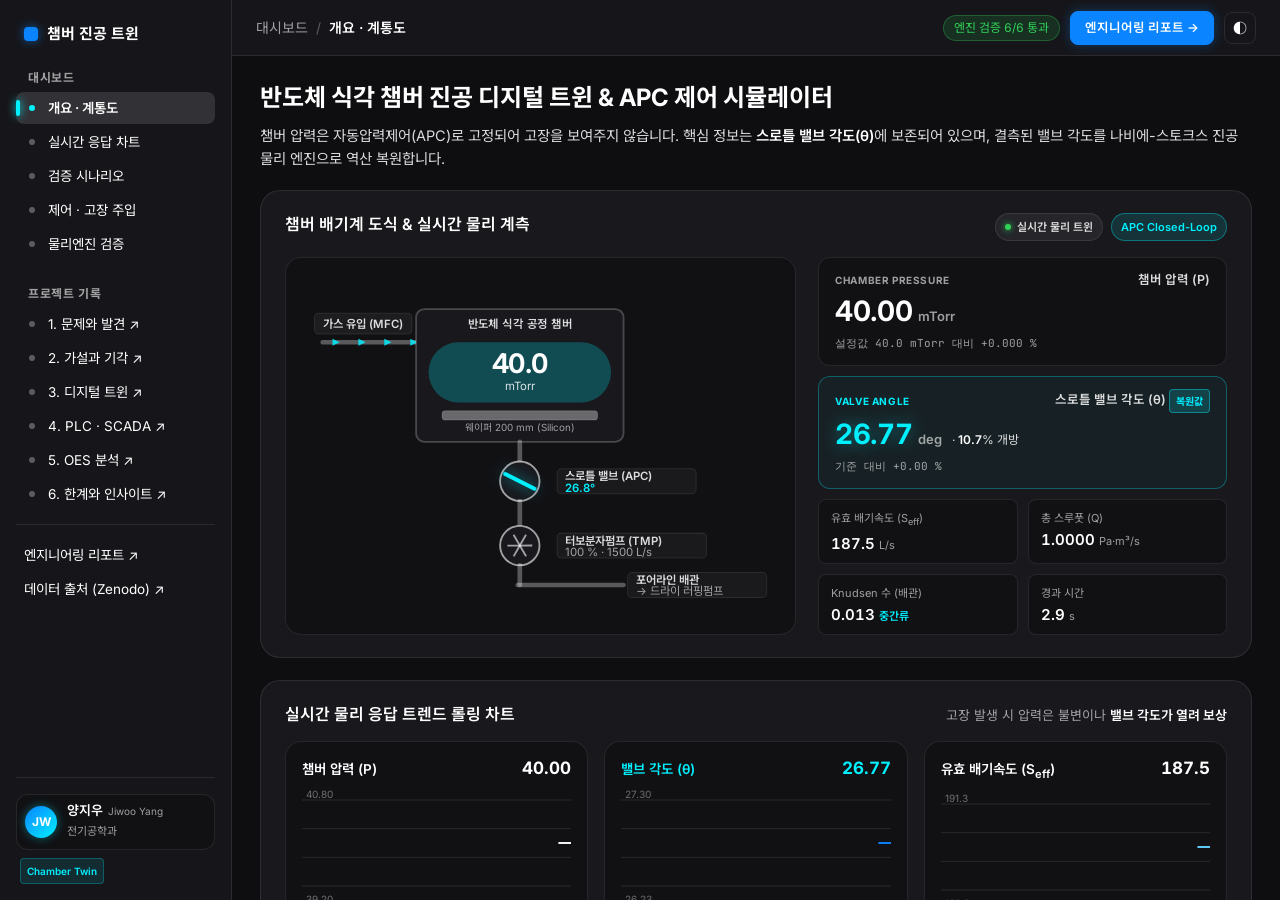
==== commit 11ecb925: "feat(report): project.html 다크 콕핏 대시보드 리디자인 및 6px 슬림 네온 스크롤바 전역 적용" ====
--- a/docs/index.html
+++ b/docs/index.html
@@ -18,7 +18,7 @@
 <link rel="preconnect" href="https://fonts.googleapis.com">
 <link rel="preconnect" href="https://fonts.gstatic.com" crossorigin>
 <link href="https://fonts.googleapis.com/css2?family=Inter:wght@400;500;600;700&family=JetBrains+Mono:wght@400;500;600;700&family=Noto+Sans+KR:wght@400;500;600;700&display=swap" rel="stylesheet">
-<link rel="stylesheet" href="style.css?v=28">
+<link rel="stylesheet" href="style.css?v=29">
 </head>
 <body>
 
--- a/docs/style.css
+++ b/docs/style.css
@@ -87,6 +87,28 @@
   --c-ror: rgb(255, 159, 10);
 }
 
+/* ═══ 전역 6px 초슬림 다크 럭셔리 스크롤바 ═══ */
+*::-webkit-scrollbar, ::-webkit-scrollbar {
+  width: 6px;
+  height: 6px;
+}
+*::-webkit-scrollbar-track, ::-webkit-scrollbar-track {
+  background: rgba(0, 0, 0, 0.25);
+}
+*::-webkit-scrollbar-thumb, ::-webkit-scrollbar-thumb {
+  background: rgba(255, 255, 255, 0.16);
+  border-radius: 999px;
+  border: 1px solid transparent;
+}
+*::-webkit-scrollbar-thumb:hover, ::-webkit-scrollbar-thumb:hover {
+  background: var(--neon-cyan);
+  box-shadow: 0 0 10px rgba(0, 240, 255, 0.6);
+}
+* {
+  scrollbar-width: thin;
+  scrollbar-color: rgba(255, 255, 255, 0.16) rgba(0, 0, 0, 0.25);
+}
+
 * { box-sizing: border-box; word-break: keep-all; overflow-wrap: break-word; }
 html, body { margin: 0; padding: 0; height: 100%; word-break: keep-all; overflow-wrap: break-word; }
 body {
@@ -254,7 +276,8 @@
 }
 .sub b { color: var(--ink); }
 
-.dashboard-main {
+.dashboard-main,
+.dashboard-grid {
   max-width: 1440px;
   margin: 0 auto;
   padding: 20px 28px 48px;
@@ -709,11 +732,12 @@
 }
 .inline-link { color: inherit; text-decoration: underline; }
 
-/* ═══ project.html 전용 스타일 ═══ */
+/* ═══ project.html 전용 다크 럭셔리 콕핏 스타일 ═══ */
 .dash-row-equal {
   display: grid;
   grid-template-columns: 1fr 1fr;
   gap: 20px;
+  align-items: stretch;
 }
 @media (max-width: 960px) {
   .dash-row-equal { grid-template-columns: 1fr; }
@@ -723,7 +747,7 @@
   display: grid;
   grid-template-columns: repeat(3, 1fr);
   gap: 10px;
-  margin-bottom: 12px;
+  margin-bottom: 14px;
 }
 .kpi-mini {
   background: var(--surface-sunken);
@@ -741,6 +765,136 @@
 .kpi-m-sub { font-size: 10px; color: var(--ink-40); }
 
 .para { font-size: 13.5px; line-height: 22px; color: var(--ink-80); margin: 0 0 12px; }
+.para.dim { color: var(--ink-40); }
+.para.sm { font-size: 12px; line-height: 18px; }
+
+/* ── 1·2번: 가설/기각 2x2 카드 그리드 & 크루즈 컨트롤 ── */
+.hypo-grid {
+  display: grid;
+  grid-template-columns: 1fr 1fr;
+  gap: 10px;
+  margin-bottom: 12px;
+}
+@media (max-width: 680px) {
+  .hypo-grid { grid-template-columns: 1fr; }
+}
+.hypo-card {
+  background: var(--surface-sunken);
+  border: 1px solid var(--line);
+  border-radius: var(--radius-12);
+  padding: 11px 12px;
+  display: flex;
+  flex-direction: column;
+  gap: 5px;
+  position: relative;
+  transition: border-color var(--dur-base) var(--ease), background var(--dur-base) var(--ease);
+}
+.hypo-card:hover {
+  background: var(--surface-hover);
+}
+.hypo-card.bad {
+  border-left: 3px solid var(--bad);
+}
+.hypo-card.warn {
+  border-left: 3px solid var(--warn);
+}
+.hypo-badge {
+  align-self: flex-start;
+  font-size: 10px;
+  font-weight: 700;
+  padding: 2px 7px;
+  border-radius: 4px;
+  text-transform: uppercase;
+  font-family: var(--font-mono);
+  letter-spacing: 0.3px;
+}
+.hypo-badge.bad {
+  background: var(--bad-fill);
+  color: var(--bad);
+  border: 1px solid rgba(255, 69, 58, 0.3);
+}
+.hypo-badge.warn {
+  background: var(--warn-fill);
+  color: var(--warn);
+  border: 1px solid rgba(255, 159, 10, 0.3);
+}
+.hypo-card b {
+  font-size: 12.5px;
+  line-height: 17px;
+  color: var(--ink);
+}
+.hypo-card p {
+  margin: 0;
+  font-size: 11.5px;
+  line-height: 16.5px;
+  color: var(--ink-40);
+}
+.hypo-card p b {
+  color: var(--ink-80);
+}
+
+.turn-box {
+  background: rgba(0, 240, 255, 0.03);
+  border: 1px solid rgba(0, 240, 255, 0.22);
+  border-radius: var(--radius-12);
+  padding: 12px 14px;
+  display: flex;
+  flex-direction: column;
+  gap: 8px;
+  margin-top: auto;
+}
+.turn-head {
+  display: flex;
+  align-items: center;
+  gap: 7px;
+  font-size: 12.5px;
+  font-weight: 600;
+  color: var(--neon-cyan);
+}
+.turn-icon { font-size: 14px; line-height: 1; }
+.turn-desc {
+  font-size: 12px;
+  line-height: 18px;
+  color: var(--ink-80);
+  margin: 0;
+}
+.turn-desc b { color: var(--neon-cyan); }
+.cmp-dark {
+  width: 100%;
+  border-collapse: collapse;
+  font-size: 11.5px;
+  background: var(--surface-sunken);
+  border-radius: 8px;
+  overflow: hidden;
+  border: 1px solid var(--line);
+  margin-top: 4px;
+}
+.cmp-dark th {
+  background: rgba(255, 255, 255, 0.04);
+  padding: 6px 10px;
+  text-align: left;
+  font-weight: 600;
+  color: var(--ink-40);
+  font-size: 11px;
+  border-bottom: 1px solid var(--line);
+}
+.cmp-dark td {
+  padding: 6px 10px;
+  border-bottom: 1px solid rgba(255, 255, 255, 0.04);
+  font-family: var(--font-mono);
+  font-size: 11.5px;
+  color: var(--ink);
+}
+.cmp-dark tr:last-child td { border-bottom: none; }
+.cmp-dark td b { color: var(--neon-cyan); }
+.cmp-dark td .dim {
+  color: var(--ink-40);
+  font-family: var(--font-sans);
+  font-size: 10.5px;
+  margin-left: 2px;
+}
+
+/* ── 3·4번: 나비에-스토크스 역산 파이프라인 & 벤치마크 ── */
 .formula-box {
   background: var(--surface-sunken);
   border: 1px solid var(--line);
@@ -751,41 +905,127 @@
 .formula-title { font-size: 11px; font-weight: 600; color: var(--ink-40); margin-bottom: 4px; text-transform: uppercase; }
 .formula-code { font-family: var(--font-mono); font-size: 13px; font-weight: 600; color: var(--neon-cyan); }
 
+.pipeline-widget {
+  background: var(--surface-sunken);
+  border: 1px solid var(--line);
+  border-radius: var(--radius-12);
+  padding: 12px 14px;
+  margin: 10px 0 12px;
+  display: flex;
+  flex-direction: column;
+  gap: 8px;
+}
+.pipeline-title {
+  font-size: 11px;
+  font-weight: 700;
+  color: var(--neon-cyan);
+  text-transform: uppercase;
+  letter-spacing: 0.4px;
+}
+.pipeline-flow {
+  display: flex;
+  align-items: center;
+  gap: 8px;
+}
+@media (max-width: 1200px) {
+  .pipeline-flow { flex-direction: column; align-items: stretch; }
+}
+.pipeline-step {
+  flex: 1;
+  background: rgba(255, 255, 255, 0.02);
+  border: 1px solid var(--line);
+  border-radius: var(--radius-8);
+  padding: 8px 10px;
+  display: flex;
+  flex-direction: column;
+  gap: 2px;
+  transition: all var(--dur-base) var(--ease);
+}
+.pipeline-step.active {
+  background: rgba(0, 240, 255, 0.06);
+  border-color: rgba(0, 240, 255, 0.4);
+}
+.step-num {
+  font-size: 9.5px;
+  font-weight: 700;
+  font-family: var(--font-mono);
+  color: var(--ink-40);
+}
+.pipeline-step.active .step-num { color: var(--neon-cyan); }
+.step-name { font-size: 11.5px; font-weight: 600; color: var(--ink); }
+.step-math {
+  font-size: 10.5px;
+  font-family: var(--font-mono);
+  color: var(--neon-cyan);
+  font-weight: 600;
+  margin: 2px 0;
+  white-space: nowrap;
+  overflow: hidden;
+  text-overflow: ellipsis;
+}
+.step-desc { font-size: 10px; color: var(--ink-40); line-height: 14px; }
+.pipeline-arrow {
+  color: var(--ink-20);
+  font-size: 14px;
+  font-weight: 700;
+  user-select: none;
+}
+@media (max-width: 1200px) {
+  .pipeline-arrow { text-align: center; transform: rotate(90deg); margin: -4px 0; }
+}
+
+.twin-perf-card {
+  background: rgba(255, 255, 255, 0.02);
+  border: 1px solid var(--line);
+  border-radius: var(--radius-12);
+  padding: 10px 12px;
+  margin-bottom: 12px;
+  display: flex;
+  flex-direction: column;
+  gap: 8px;
+}
+.perf-row {
+  display: flex;
+  align-items: center;
+  gap: 10px;
+  font-size: 11.5px;
+}
+.perf-label {
+  width: 90px;
+  color: var(--ink-40);
+  flex-shrink: 0;
+}
+.perf-bar-wrap {
+  flex: 1;
+  height: 8px;
+  background: rgba(0, 0, 0, 0.3);
+  border-radius: 4px;
+  overflow: hidden;
+}
+.perf-bar {
+  height: 100%;
+  border-radius: 4px;
+}
+.perf-bar.bad { background: var(--bad); }
+.perf-bar.ok { background: var(--ok); }
+.perf-val {
+  width: 80px;
+  text-align: right;
+  font-family: var(--font-mono);
+  font-weight: 600;
+  flex-shrink: 0;
+}
+.perf-val.bad { color: var(--bad); }
+.perf-val.ok { color: var(--ok); }
+
+/* ── 4번 미디어 & KV ── */
+.media-2col { display: grid; grid-template-columns: 1fr 1fr; gap: 10px; margin: 8px 0; }
+.media-card { background: var(--surface-sunken); border: 1px solid var(--line); border-radius: var(--radius-12); padding: 8px; }
+.media-title { font-size: 11px; font-weight: 600; color: var(--ink-40); margin-bottom: 6px; }
 .kv-dark { width: 100%; border-collapse: collapse; font-size: 12.5px; margin: 10px 0; }
 .kv-dark td { padding: 6px 8px; border-bottom: 1px solid var(--line); }
 .kv-dark td:first-child { color: var(--ink-40); width: 40%; }
 .kv-dark td:last-child { color: var(--ink); font-family: var(--font-mono); text-align: right; }
-
-.limits-grid { display: grid; grid-template-columns: 1fr 1fr; gap: 12px; }
-@media (max-width: 600px) { .limits-grid { grid-template-columns: 1fr; } }
-.limit-card {
-  background: var(--surface-sunken);
-  border: 1px solid var(--line);
-  border-radius: var(--radius-12);
-  padding: 12px;
-  display: flex;
-  flex-direction: column;
-  gap: 4px;
-}
-.limit-n {
-  width: 20px;
-  height: 20px;
-  border-radius: 10px;
-  background: var(--ink-10);
-  font-size: 11px;
-  font-weight: 700;
-  display: grid;
-  place-items: center;
-  color: var(--ink);
-}
-.limit-card b { font-size: 13px; }
-.limit-card p { margin: 0; font-size: 12px; line-height: 18px; color: var(--ink-40); }
-.fig-box { border-radius: var(--radius-12); overflow: hidden; border: 1px solid var(--line); margin: 8px 0; }
-.fig { width: 100%; height: auto; display: block; }
-.fig-sm { width: 100%; height: auto; display: block; border-radius: var(--radius-8); }
-.media-2col { display: grid; grid-template-columns: 1fr 1fr; gap: 10px; margin: 8px 0; }
-.media-card { background: var(--surface-sunken); border: 1px solid var(--line); border-radius: var(--radius-12); padding: 8px; }
-.media-title { font-size: 11px; font-weight: 600; color: var(--ink-40); margin-bottom: 6px; }
 .concl-banner {
   background: rgba(0, 240, 255, 0.08);
   border: 1px solid rgba(0, 240, 255, 0.3);
@@ -794,6 +1034,85 @@
   font-size: 12.5px;
   line-height: 19px;
   color: var(--ink);
-  margin-top: 10px;
+  margin-top: auto;
 }
 .concl-banner b { color: var(--neon-cyan); }
+
+/* ── 이미지 & 프레임 ── */
+.fig-box { border-radius: var(--radius-12); overflow: hidden; border: 1px solid var(--line); margin: 8px 0; background: rgba(0, 0, 0, 0.2); }
+.fig { width: 100%; height: auto; display: block; }
+.fig-sm { width: 100%; height: auto; display: block; border-radius: var(--radius-8); }
+
+/* ── 5·6번: OES & 엔지니어링 한계 모듈 ── */
+.limits-grid { display: grid; grid-template-columns: 1fr 1fr; gap: 12px; }
+@media (max-width: 600px) { .limits-grid { grid-template-columns: 1fr; } }
+.limit-card {
+  background: var(--surface-sunken);
+  border: 1px solid var(--line);
+  border-radius: var(--radius-12);
+  padding: 12px 14px;
+  display: flex;
+  flex-direction: column;
+  gap: 6px;
+  transition: transform var(--dur-base) var(--ease), border-color var(--dur-base) var(--ease);
+}
+.limit-card:hover {
+  background: var(--surface-hover);
+  border-color: rgba(255, 255, 255, 0.18);
+}
+.limit-head {
+  display: flex;
+  align-items: center;
+  gap: 8px;
+}
+.limit-n {
+  width: 20px;
+  height: 20px;
+  border-radius: 10px;
+  background: rgba(0, 240, 255, 0.12);
+  border: 1px solid rgba(0, 240, 255, 0.3);
+  font-size: 10.5px;
+  font-weight: 700;
+  display: grid;
+  place-items: center;
+  color: var(--neon-cyan);
+  font-family: var(--font-mono);
+  flex-shrink: 0;
+}
+.limit-card b { font-size: 12.5px; color: var(--ink); line-height: 18px; }
+.limit-card p { margin: 0; font-size: 11.5px; line-height: 17px; color: var(--ink-40); }
+.limit-mitigation {
+  margin-top: 4px;
+  padding-top: 6px;
+  border-top: 1px solid var(--line);
+  font-size: 11px;
+  line-height: 16px;
+  color: var(--ink-80);
+}
+.limit-mitigation b {
+  color: var(--neon-cyan);
+  font-size: 11px;
+}
+.limit-summary-box {
+  background: rgba(0, 240, 255, 0.04);
+  border: 1px solid rgba(0, 240, 255, 0.25);
+  border-radius: var(--radius-12);
+  padding: 12px 14px;
+  margin-top: auto;
+  display: flex;
+  flex-direction: column;
+  gap: 4px;
+}
+.limit-summary-title {
+  font-size: 11px;
+  font-weight: 700;
+  color: var(--neon-cyan);
+  text-transform: uppercase;
+  letter-spacing: 0.4px;
+}
+.limit-summary-text {
+  font-size: 12px;
+  line-height: 18px;
+  color: var(--ink-80);
+  margin: 0;
+}
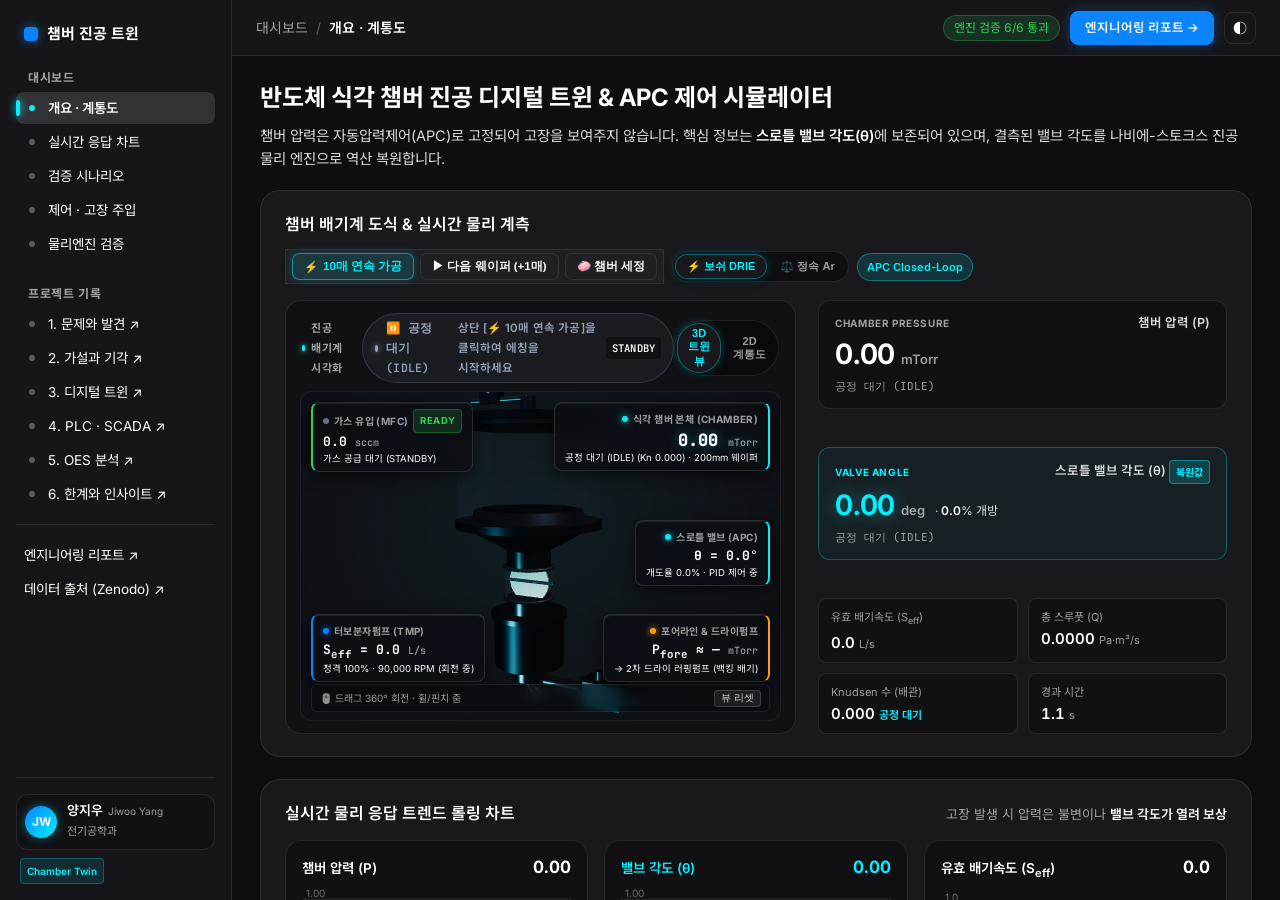
==== commit 731ec2a5: "feat: 3D 진공 챔버 트윈, IDLE 클린 제로 클램핑 및 Zenodo 96매(10개 로트) 실데이터 전수 순차 연동 - 3D WebGL 인터랙티브 식각 챔버 디지털 트윈 및" ====
--- a/docs/index.html
+++ b/docs/index.html
@@ -18,7 +18,9 @@
 <link rel="preconnect" href="https://fonts.googleapis.com">
 <link rel="preconnect" href="https://fonts.gstatic.com" crossorigin>
 <link href="https://fonts.googleapis.com/css2?family=Inter:wght@400;500;600;700&family=JetBrains+Mono:wght@400;500;600;700&family=Noto+Sans+KR:wght@400;500;600;700&display=swap" rel="stylesheet">
-<link rel="stylesheet" href="style.css?v=29">
+<link rel="stylesheet" href="style.css?v=36">
+<!-- Three.js (r128) Local -->
+<script src="three.min.js"></script>
 </head>
 <body>
 
@@ -98,15 +100,98 @@
         <div class="panel-head">
           <h2>챔버 배기계 도식 &amp; 실시간 물리 계측</h2>
           <div class="head-status-pills">
-            <span class="hud-pill"><span class="pulse-dot"></span>실시간 물리 트윈</span>
+            <!-- 10매 로트 실행 마스터 제어 바 (상단 전진 배치) -->
+            <div class="lot-top-controls" id="lot-top-controls">
+              <button type="button" class="btn-top-lot btn-top-run pulse" id="btn-top-lot-run" title="10매 연속 가공 자동 실행">
+                <span class="btn-icon">⚡</span> 10매 연속 가공
+              </button>
+              <button type="button" class="btn-top-lot" id="btn-top-wafer-next" title="웨이퍼 1매 수동 가공">
+                ▶ 다음 웨이퍼 (+1매)
+              </button>
+              <button type="button" class="btn-top-lot btn-top-clean" id="btn-top-chamber-clean" title="챔버 내벽 세정 및 리셋">
+                🧼 챔버 세정
+              </button>
+            </div>
+            <div class="mode-toggle-group">
+              <button type="button" class="mode-btn on" id="btn-mode-bosch">⚡ 보쉬 DRIE</button>
+              <button type="button" class="mode-btn" id="btn-mode-steady">⚖️ 정속 Ar</button>
+            </div>
             <span class="hud-pill cyan">APC Closed-Loop</span>
           </div>
         </div>
 
         <div class="overview-grid">
-          <!-- 좌측: 대형 진공 배기계 시각화 다이어그램 (2.5배 확대, 시원한 렌더링) -->
+          <!-- 좌측: 대형 진공 배기계 시각화 (3D 트윈 & 2D 계통도 원클릭 토글) -->
           <div class="schematic-viewport">
-                        <svg id="chamber-svg" viewBox="0 0 460 304" role="img" aria-label="챔버 배기계 도식">
+            <div class="schematic-top-bar">
+              <div class="schematic-title-tag"><span class="view-dot"></span>진공 배기계 시각화</div>
+              <!-- 실시간 가스 스위칭 고시인성 네온 인디케이터 (3D & 2D 공통) -->
+              <div class="live-gas-indicator gas-steady" id="live-gas-indicator">
+                <span class="live-gas-dot"></span>
+                <span class="gas-live-badge font-mono" id="gas-live-badge">⚖️ Ar 정상상태</span>
+                <span class="gas-live-title" id="gas-live-title">592.2 sccm · 공급 중</span>
+                <span class="live-gas-timer font-mono" id="gas-live-timer">STEADY</span>
+              </div>
+              <div class="view-toggle-pills">
+                <button type="button" class="v-pill on" id="btn-view-3d">3D 트윈 뷰</button>
+                <button type="button" class="v-pill" id="btn-view-2d">2D 계통도</button>
+              </div>
+            </div>
+
+            <!-- 3D 인터랙티브 트윈 뷰포트 -->
+            <div id="chamber-3d-wrap" class="chamber-3d-wrap">
+              <div class="orbit-hint-bar">
+                <span>🖱️ 드래그 360° 회전 · 휠/핀치 줌</span>
+                <button type="button" class="orbit-reset-btn" id="btn-3d-reset">뷰 리셋</button>
+              </div>
+
+              <!-- [HUD 1] 가스 유입 (MFC) (좌측 상단) -->
+              <div class="hud-3d-card hud-3d-mfc">
+                <div class="hud-3d-head"><span class="hud-dot green" id="hud-3d-mfc-dot"></span>가스 유입 (MFC)<span class="hud-gas-pill ar" id="hud-gas-pill">Ar</span></div>
+                <div class="hud-3d-val font-mono"><span id="hud-3d-mfc-val">592.2</span> <span class="hud-unit">sccm</span></div>
+                <div class="hud-3d-sub" id="hud-3d-mfc-sub">Ar 1.00 Pa·m³/s (공급 중)</div>
+              </div>
+
+              <!-- [HUD 2] 반도체 식각 챔버 & 실시간 압력 (우측 상단) -->
+              <div class="hud-3d-card hud-3d-chamber">
+                <div class="hud-3d-head"><span class="hud-dot glow"></span>식각 챔버 본체 (Chamber)</div>
+                <div class="hud-3d-hero font-mono"><span id="hud-3d-press">40.00</span> <span class="hud-unit">mTorr</span></div>
+                <div class="hud-3d-sub"><span id="hud-3d-regime">중간류</span> (Kn <span id="hud-3d-kn">0.041</span>) · 200mm 웨이퍼</div>
+              </div>
+
+              <!-- [HUD 3] 스로틀 밸브 (APC) (우측 중앙) -->
+              <div class="hud-3d-card hud-3d-valve">
+                <div class="hud-3d-head"><span class="hud-dot cyan"></span>스로틀 밸브 (APC)</div>
+                <div class="hud-3d-val font-mono">θ = <span id="hud-3d-theta">26.8</span>°</div>
+                <div class="hud-3d-sub">개도율 <span id="hud-3d-open">29.7</span>% · PID 제어 중</div>
+              </div>
+
+              <!-- [HUD 4] 터보분자펌프 (TMP) (좌측 하단) -->
+              <div class="hud-3d-card hud-3d-tmp">
+                <div class="hud-3d-head"><span class="hud-dot blue"></span>터보분자펌프 (TMP)</div>
+                <div class="hud-3d-val font-mono">S<sub>eff</sub> = <span id="hud-3d-seff">140.0</span> <span class="hud-unit">L/s</span></div>
+                <div class="hud-3d-sub">정격 <span id="hud-3d-pump-pct">100</span>% · 90,000 RPM (회전 중)</div>
+              </div>
+
+              <!-- [HUD 5] 포어라인 배관 & 드라이 러핑펌프 (우측 하단) -->
+              <div class="hud-3d-card hud-3d-foreline">
+                <div class="hud-3d-head"><span class="hud-dot orange"></span>포어라인 & 드라이펌프</div>
+                <div class="hud-3d-val font-mono">P<sub>fore</sub> ≈ <span id="hud-3d-pfore">100</span> <span class="hud-unit">mTorr</span></div>
+                <div class="hud-3d-sub">→ 2차 드라이 러핑펌프 (백킹 배기)</div>
+              </div>
+
+              <!-- [HUD 6] 실시간 누설 감지 경보 (고장 시) -->
+              <div class="hud-3d-alert hidden" id="hud-3d-leak">
+                <span class="hud-alert-icon">⚠️</span>
+                <div>
+                  <div class="hud-alert-title">진공 누설 감지 (Q_leak)</div>
+                  <div class="hud-alert-val font-mono" id="hud-3d-leak-val">0.120 Pa·m³/s</div>
+                </div>
+              </div>
+            </div>
+
+            <!-- 2D P&ID 계통도 (토글 시 전환) -->
+            <svg id="chamber-svg" viewBox="0 0 460 304" role="img" aria-label="챔버 배기계 도식" style="display: none;">
               <!-- 가스 유입 (MFC) -->
               <rect x="12" y="24" width="94" height="20" rx="4" class="mfc-badge-bg"/>
               <text x="59" y="38" class="lbl mid bold">가스 유입 (MFC)</text>
@@ -235,6 +320,94 @@
             <div class="c-head"><span class="c-lab">유효 배기속도 (S<sub>eff</sub>)</span><span class="c-now" id="n-seff">—</span></div>
             <canvas id="c-seff"></canvas>
             <div class="c-foot">L/s</div>
+          </div>
+        </div>
+      </section>
+
+      <!-- ─── 2.5구역: 10매 로트(Lot) 가공 시퀀스 & W2W 실시간 식각 깊이 가상계측 (VM) ─── -->
+      <section class="panel" id="s-lot-vm">
+        <div class="panel-head">
+          <div class="panel-head-left">
+            <h2>10매 로트(Lot) 가공 &amp; W2W 식각 깊이 가상계측 (VM)</h2>
+            <span class="badge warn" id="badge-lot-status">로트 진행 중 · 웨이퍼 오염 누적</span>
+          </div>
+          <div class="lot-actions">
+            <button type="button" class="btn-lot-action" id="btn-wafer-next">▶ 다음 웨이퍼 (+1매)</button>
+            <button type="button" class="btn-lot-action auto" id="btn-lot-auto">⚡ 10매 연속 가공</button>
+            <button type="button" class="btn-lot-action clean" id="btn-chamber-clean">🧼 챔버 세정 (Clean &amp; Reset)</button>
+          </div>
+        </div>
+
+        <!-- 실측 10개 로트 (총 96매 2개월 시계열) 선택 내비게이션 -->
+        <div class="lot-selector-bar">
+          <span class="lot-sel-label">실측 로트 선택 (Zenodo 96매 시계열):</span>
+          <div class="lot-pills-row" id="lot-pills">
+            <button type="button" class="lot-pill active" data-lot="1">LOT 1 (7/02)</button>
+            <button type="button" class="lot-pill" data-lot="2">LOT 2 (7/03)</button>
+            <button type="button" class="lot-pill" data-lot="3">LOT 3 (7/08)</button>
+            <button type="button" class="lot-pill" data-lot="4">LOT 4 (7/16)</button>
+            <button type="button" class="lot-pill" data-lot="5">LOT 5 (7/22)</button>
+            <button type="button" class="lot-pill" data-lot="6">LOT 6 (7/25)</button>
+            <button type="button" class="lot-pill" data-lot="7">LOT 7 (8/01)</button>
+            <button type="button" class="lot-pill" data-lot="8">LOT 8 (8/07)</button>
+            <button type="button" class="lot-pill" data-lot="9">LOT 9 (8/14)</button>
+            <button type="button" class="lot-pill" data-lot="10">LOT 10 (8/22)</button>
+          </div>
+        </div>
+
+        <div class="lot-vm-grid">
+          <!-- 좌측: 웨이퍼 순번 트래커 & 톱니 스파크라인 -->
+          <div class="lot-tracker-card">
+            <div class="tracker-head">
+              <div class="tracker-title-wrap">
+                <span class="tracker-title" id="lot-title-text">로트 웨이퍼 순번 · LOT #1 (2024-07-02)</span>
+                <span class="tracker-key-badge font-mono" id="lot-exp-key">EXP: 2024-07-02_01</span>
+              </div>
+              <span class="tracker-curr font-mono" id="lot-wafer-text">WAFER #1 / 10</span>
+            </div>
+            <!-- 10개 웨이퍼 알약 -->
+            <div class="wafer-pills-row" id="wafer-pills">
+              <span class="wf-pill active">#1</span>
+              <span class="wf-pill">#2</span>
+              <span class="wf-pill">#3</span>
+              <span class="wf-pill">#4</span>
+              <span class="wf-pill">#5</span>
+              <span class="wf-pill">#6</span>
+              <span class="wf-pill">#7</span>
+              <span class="wf-pill">#8</span>
+              <span class="wf-pill">#9</span>
+              <span class="wf-pill">#10</span>
+            </div>
+            <!-- W2W 실시간 톱니 차트 -->
+            <div class="sawtooth-wrap">
+              <div class="saw-head">
+                <span class="saw-lab">식각 깊이 W2W 톱니 프로파일 (Zenodo 실측 벤치마크)</span>
+                <span class="saw-val font-mono" id="saw-depth-val">100.00 %</span>
+              </div>
+              <canvas id="c-lot-sawtooth" height="64"></canvas>
+            </div>
+          </div>
+
+          <!-- 우측: 3대 가상계측 KPI 카드 -->
+          <div class="lot-kpi-grid">
+            <div class="lot-kpi-card">
+              <span class="l-lab">실측 식각 깊이 (Etch Depth)</span>
+              <div class="l-val bad font-mono">
+                <span id="vm-depth-um">44.29</span> <span class="l-unit">µm</span>
+                <span class="l-pct-badge" id="vm-depth-pct">100.00%</span>
+              </div>
+              <div class="l-sub bad" id="vm-depth-delta">기준 원점 (신규 로트)</div>
+            </div>
+            <div class="lot-kpi-card">
+              <span class="l-lab">밸브각 표류 (θ Drift)</span>
+              <div class="l-val cyan font-mono">+<span id="vm-drift">0.00</span> <span class="l-unit">deg</span></div>
+              <div class="l-sub" id="vm-drift-sub">기준 26.77° 대비 고장 보상 흡수</div>
+            </div>
+            <div class="lot-kpi-card">
+              <span class="l-lab">OES 원자 불소(F 703nm)</span>
+              <div class="l-val font-mono"><span id="vm-oes">100.0</span> <span class="l-unit">%</span></div>
+              <div class="l-sub" id="vm-oes-sub">순번 편상관 r = +0.42 감쇠 추적</div>
+            </div>
           </div>
         </div>
       </section>
@@ -346,7 +519,9 @@
 </div>
 </div>
 
-<script src="ui.js?v=28"></script>
-<script type="module" src="app.js?v=28"></script>
+<script src="lot_data.js?v=37"></script>
+<script src="chamber3d.js?v=37"></script>
+<script src="ui.js?v=37"></script>
+<script type="module" src="app.js?v=37"></script>
 </body>
 </html>
--- a/docs/style.css
+++ b/docs/style.css
@@ -358,6 +358,37 @@
 .hud-pill.cyan { background: rgba(0, 240, 255, 0.12); border-color: rgba(0, 240, 255, 0.35); color: var(--neon-cyan); }
 .pulse-dot { width: 6px; height: 6px; border-radius: 50%; background: var(--ok); box-shadow: 0 0 6px var(--ok); display: inline-block; }
 
+/* 공정 모드 (정속 정상상태 vs 보쉬 DRIE 펄스) 토글 그룹 */
+.mode-toggle-group {
+  display: flex;
+  background: rgba(0, 0, 0, 0.4);
+  border: 1px solid var(--line);
+  border-radius: var(--radius-full);
+  padding: 2px;
+  gap: 2px;
+}
+.mode-btn {
+  background: transparent;
+  border: none;
+  outline: none;
+  padding: 4px 11px;
+  border-radius: var(--radius-full);
+  font-size: 11px;
+  font-weight: 600;
+  color: var(--ink-40);
+  cursor: pointer;
+  transition: all var(--dur-fast) var(--ease);
+}
+.mode-btn:hover {
+  color: var(--ink);
+}
+.mode-btn.on {
+  background: var(--surface-panel);
+  color: #00f0ff;
+  box-shadow: 0 2px 8px rgba(0, 0, 0, 0.4), 0 0 10px rgba(0, 240, 255, 0.25);
+  border: 1px solid rgba(0, 240, 255, 0.35);
+}
+
 /* ═══ 1구역: 개요 & 계통도 2열 와이드 통합 콕핏 그리드 ═══ */
 .overview-grid {
   display: grid;
@@ -369,22 +400,269 @@
   .overview-grid { grid-template-columns: 1fr; }
 }
 
-/* 좌측: 대형 진공 배기계 시각화 뷰포트 (높이 310px 확보) */
+/* 좌측: 대형 진공 배기계 시각화 뷰포트 (3D & 2D 토글 지원) */
 .schematic-viewport {
   background: var(--surface-sunken);
   border: 1px solid var(--line);
   border-radius: var(--radius-16);
-  padding: 12px 16px;
+  padding: 12px 14px;
+  display: flex;
+  flex-direction: column;
+  justify-content: flex-start;
+  align-items: stretch;
+  position: relative;
+  min-height: 375px;
+}
+
+.schematic-top-bar {
+  display: flex;
+  align-items: center;
+  justify-content: space-between;
+  width: 100%;
+  margin-bottom: 8px;
+  padding: 0 2px;
+}
+.schematic-title-tag {
+  font-size: 11px;
+  font-weight: 700;
+  color: var(--ink-40);
+  letter-spacing: 0.05em;
+  text-transform: uppercase;
+  display: flex;
+  align-items: center;
+  gap: 6px;
+}
+.view-dot {
+  width: 6px;
+  height: 6px;
+  border-radius: 3px;
+  background: var(--neon-cyan);
+  box-shadow: 0 0 6px var(--neon-cyan);
+}
+.view-toggle-pills {
+  display: flex;
+  background: rgba(0, 0, 0, 0.4);
+  border: 1px solid var(--line);
+  border-radius: var(--radius-full);
+  padding: 2px;
+  gap: 2px;
+}
+.v-pill {
+  background: transparent;
+  border: none;
+  outline: none;
+  padding: 3px 10px;
+  border-radius: var(--radius-full);
+  font-size: 11px;
+  font-weight: 600;
+  color: var(--ink-40);
+  cursor: pointer;
+  transition: all var(--dur-fast) var(--ease);
+}
+.v-pill:hover {
+  color: var(--ink);
+}
+.v-pill.on {
+  background: var(--surface-panel);
+  color: var(--neon-cyan);
+  box-shadow: 0 2px 8px rgba(0, 0, 0, 0.4), 0 0 10px rgba(0, 240, 255, 0.25);
+  border: 1px solid rgba(0, 240, 255, 0.35);
+}
+
+.chamber-3d-wrap {
+  width: 100%;
+  height: 330px;
+  position: relative;
+  border-radius: var(--radius-12);
+  overflow: hidden;
+  background: radial-gradient(ellipse at 50% 40%, rgba(0, 240, 255, 0.06) 0%, rgba(14, 16, 22, 0.85) 75%);
+  border: 1px solid rgba(255, 255, 255, 0.06);
   display: flex;
   justify-content: center;
   align-items: center;
-  position: relative;
-  min-height: 310px;
-}
+}
+#chamber-3d-canvas {
+  width: 100%;
+  height: 100%;
+  display: block;
+  cursor: grab;
+}
+#chamber-3d-canvas:active {
+  cursor: grabbing;
+}
+.orbit-hint-bar {
+  position: absolute;
+  bottom: 8px;
+  left: 10px;
+  right: 10px;
+  display: flex;
+  justify-content: space-between;
+  align-items: center;
+  font-size: 10px;
+  color: var(--ink-40);
+  pointer-events: none;
+  background: rgba(10, 12, 16, 0.65);
+  backdrop-filter: blur(6px);
+  padding: 3px 8px;
+  border-radius: 6px;
+  border: 1px solid rgba(255, 255, 255, 0.08);
+  z-index: 6;
+}
+.orbit-reset-btn {
+  pointer-events: auto;
+  background: rgba(255, 255, 255, 0.08);
+  border: 1px solid rgba(255, 255, 255, 0.15);
+  border-radius: 4px;
+  color: var(--ink-80);
+  font-size: 9.5px;
+  padding: 1px 6px;
+  cursor: pointer;
+  transition: all var(--dur-fast) var(--ease);
+}
+.orbit-reset-btn:hover {
+  background: rgba(0, 240, 255, 0.2);
+  color: var(--neon-cyan);
+  border-color: var(--neon-cyan);
+}
+
+/* ─── 3D 뷰포트 엔지니어링 텔레메트리 HUD 오버레이 ─── */
+.hud-3d-card {
+  position: absolute;
+  background: rgba(12, 14, 20, 0.88);
+  backdrop-filter: blur(10px);
+  -webkit-backdrop-filter: blur(10px);
+  border: 1px solid rgba(255, 255, 255, 0.12);
+  border-radius: var(--radius-8);
+  padding: 6px 10px;
+  pointer-events: none;
+  box-shadow: 0 4px 16px rgba(0, 0, 0, 0.6), inset 0 1px 0 rgba(255, 255, 255, 0.08);
+  transition: all var(--dur-fast) var(--ease);
+  z-index: 5;
+}
+
+.hud-3d-head {
+  display: flex;
+  align-items: center;
+  gap: 5px;
+  font-size: 10px;
+  font-weight: 700;
+  color: var(--ink-40);
+  letter-spacing: 0.04em;
+  text-transform: uppercase;
+}
+
+.hud-dot {
+  width: 6px;
+  height: 6px;
+  border-radius: 50%;
+  background: var(--ink-40);
+  display: inline-block;
+  flex-shrink: 0;
+}
+.hud-dot.green { background: #30d158; box-shadow: 0 0 6px #30d158; }
+.hud-dot.cyan { background: var(--neon-cyan); box-shadow: 0 0 6px var(--neon-cyan); }
+.hud-dot.blue { background: #0a84ff; box-shadow: 0 0 6px #0a84ff; }
+.hud-dot.orange { background: #ff9f0a; box-shadow: 0 0 6px #ff9f0a; }
+.hud-dot.glow { background: var(--neon-cyan); box-shadow: 0 0 8px var(--neon-cyan); }
+
+.hud-3d-val {
+  font-size: 13px;
+  font-weight: 700;
+  color: var(--ink);
+  line-height: 1.3;
+  margin-top: 1px;
+}
+.hud-3d-hero {
+  font-size: 17px;
+  font-weight: 800;
+  color: #ffffff;
+  line-height: 1.2;
+  margin-top: 1px;
+  text-shadow: 0 0 12px rgba(0, 240, 255, 0.45);
+}
+.hud-unit {
+  font-size: 10px;
+  font-weight: 500;
+  color: var(--ink-40);
+}
+.hud-3d-sub {
+  font-size: 9.5px;
+  color: var(--ink-60);
+  line-height: 1.25;
+  margin-top: 2px;
+}
+
+/* 개별 카드 위치 지정 (3D 부품 대응) */
+.hud-3d-mfc {
+  top: 10px;
+  left: 10px;
+  border-left: 2px solid #30d158;
+}
+
+.hud-3d-chamber {
+  top: 10px;
+  right: 10px;
+  border-right: 2px solid var(--neon-cyan);
+  text-align: right;
+}
+.hud-3d-chamber .hud-3d-head {
+  justify-content: flex-end;
+}
+
+.hud-3d-valve {
+  top: 128px;
+  right: 10px;
+  border-right: 2px solid var(--neon-cyan);
+  text-align: right;
+}
+.hud-3d-valve .hud-3d-head {
+  justify-content: flex-end;
+}
+
+.hud-3d-tmp {
+  bottom: 38px;
+  left: 10px;
+  border-left: 2px solid #0a84ff;
+}
+
+.hud-3d-foreline {
+  bottom: 38px;
+  right: 10px;
+  border-right: 2px solid #ff9f0a;
+  text-align: right;
+}
+.hud-3d-foreline .hud-3d-head {
+  justify-content: flex-end;
+}
+
+/* 누설 발생 시 중앙 상단 경보 뱃지 */
+.hud-3d-alert {
+  position: absolute;
+  top: 80px;
+  left: 50%;
+  transform: translateX(-50%);
+  background: rgba(255, 159, 10, 0.2);
+  border: 1px solid rgba(255, 159, 10, 0.65);
+  border-radius: var(--radius-8);
+  padding: 5px 12px;
+  display: flex;
+  align-items: center;
+  gap: 8px;
+  backdrop-filter: blur(8px);
+  box-shadow: 0 4px 14px rgba(255, 159, 10, 0.3);
+  pointer-events: none;
+  z-index: 10;
+  animation: pulse-border 1.5s infinite;
+}
+.hud-3d-alert.hidden { display: none !important; }
+.hud-alert-icon { font-size: 14px; }
+.hud-alert-title { font-size: 10px; font-weight: 700; color: #ff9f0a; }
+.hud-alert-val { font-size: 12px; font-weight: 700; color: #fff; }
+
 #chamber-svg {
   width: 100%;
   height: 100%;
-  max-height: 320px;
+  max-height: 330px;
   display: block;
 }
 
@@ -556,6 +834,251 @@
 .c-now { font-size: 17px; line-height: 24px; font-weight: 700; color: var(--ink); font-variant-numeric: tabular-nums; }
 .c-now.accent { color: var(--neon-cyan); }
 .c-foot { margin-top: 6px; font-size: 11.5px; line-height: 16px; color: var(--ink-40); text-align: right; }
+
+/* ═══ 2.5구역: 10매 로트(Lot) 가공 & W2W 가상계측(VM) 톱니 컨트롤러 ═══ */
+.panel-head-left {
+  display: flex;
+  align-items: center;
+  gap: 12px;
+  flex-wrap: wrap;
+}
+.lot-actions {
+  display: flex;
+  align-items: center;
+  gap: 8px;
+  flex-wrap: wrap;
+}
+.btn-lot-action {
+  background: rgba(255, 255, 255, 0.06);
+  border: 1px solid var(--line);
+  color: var(--ink-80);
+  font-size: 11.5px;
+  font-weight: 600;
+  padding: 5px 12px;
+  border-radius: var(--radius-8);
+  cursor: pointer;
+  transition: all var(--dur-fast) var(--ease);
+  display: inline-flex;
+  align-items: center;
+  gap: 5px;
+}
+.btn-lot-action:hover {
+  background: rgba(255, 255, 255, 0.12);
+  color: #fff;
+  border-color: rgba(255, 255, 255, 0.25);
+}
+.btn-lot-action.auto {
+  background: rgba(0, 240, 255, 0.1);
+  color: var(--neon-cyan);
+  border-color: rgba(0, 240, 255, 0.35);
+}
+.btn-lot-action.auto:hover {
+  background: rgba(0, 240, 255, 0.22);
+  box-shadow: 0 0 10px rgba(0, 240, 255, 0.25);
+}
+.btn-lot-action.clean {
+  background: rgba(48, 209, 88, 0.1);
+  color: #30d158;
+  border-color: rgba(48, 209, 88, 0.35);
+}
+.btn-lot-action.clean:hover {
+  background: rgba(48, 209, 88, 0.22);
+  box-shadow: 0 0 10px rgba(48, 209, 88, 0.25);
+}
+
+/* 실측 10개 로트 선택 내비게이션 바 */
+.lot-selector-bar {
+  display: flex;
+  align-items: center;
+  gap: 12px;
+  background: var(--surface-sunken);
+  border: 1px solid var(--line);
+  border-radius: var(--radius-12);
+  padding: 8px 14px;
+  margin-bottom: 12px;
+  flex-wrap: wrap;
+}
+.lot-sel-label {
+  font-size: 11px;
+  font-weight: 700;
+  color: var(--ink-60);
+  letter-spacing: 0.03em;
+  white-space: nowrap;
+}
+.lot-pills-row {
+  display: flex;
+  align-items: center;
+  gap: 6px;
+  flex-wrap: wrap;
+}
+.lot-pill {
+  background: rgba(255, 255, 255, 0.05);
+  border: 1px solid rgba(255, 255, 255, 0.1);
+  border-radius: 6px;
+  font-size: 10.5px;
+  font-weight: 600;
+  color: var(--ink-60);
+  padding: 4px 9px;
+  cursor: pointer;
+  transition: all var(--dur-fast) var(--ease);
+  font-family: var(--font-mono);
+}
+.lot-pill:hover {
+  background: rgba(255, 255, 255, 0.12);
+  color: var(--ink);
+  border-color: rgba(255, 255, 255, 0.25);
+}
+.lot-pill.active {
+  background: rgba(0, 240, 255, 0.18);
+  border-color: var(--neon-cyan);
+  color: #ffffff;
+  box-shadow: 0 0 10px rgba(0, 240, 255, 0.35);
+  font-weight: 700;
+}
+.lot-pill.completed {
+  background: rgba(48, 209, 88, 0.12);
+  border-color: rgba(48, 209, 88, 0.3);
+  color: #30d158;
+}
+
+.tracker-title-wrap {
+  display: flex;
+  align-items: center;
+  gap: 8px;
+  flex-wrap: wrap;
+}
+.tracker-key-badge {
+  font-size: 9.5px;
+  font-weight: 600;
+  padding: 2px 6px;
+  border-radius: 4px;
+  background: rgba(0, 240, 255, 0.12);
+  border: 1px solid rgba(0, 240, 255, 0.3);
+  color: var(--neon-cyan);
+}
+.l-pct-badge {
+  font-size: 13px;
+  font-weight: 600;
+  color: var(--ink-60);
+  margin-left: 6px;
+}
+
+.lot-vm-grid {
+  display: grid;
+  grid-template-columns: minmax(0, 1.4fr) minmax(0, 1fr);
+  gap: 16px;
+}
+@media (max-width: 960px) {
+  .lot-vm-grid { grid-template-columns: 1fr; }
+}
+
+.lot-tracker-card {
+  background: var(--surface-sunken);
+  border: 1px solid var(--line);
+  border-radius: var(--radius-16);
+  padding: 14px 16px;
+  display: flex;
+  flex-direction: column;
+  gap: 10px;
+}
+.tracker-head {
+  display: flex;
+  justify-content: space-between;
+  align-items: baseline;
+}
+.tracker-title {
+  font-size: 11px;
+  font-weight: 700;
+  color: var(--ink-40);
+  letter-spacing: 0.05em;
+  text-transform: uppercase;
+}
+.tracker-curr {
+  font-size: 13px;
+  font-weight: 700;
+  color: var(--neon-cyan);
+}
+
+.wafer-pills-row {
+  display: grid;
+  grid-template-columns: repeat(10, 1fr);
+  gap: 6px;
+}
+.wf-pill {
+  background: rgba(255, 255, 255, 0.04);
+  border: 1px solid rgba(255, 255, 255, 0.08);
+  border-radius: 4px;
+  text-align: center;
+  font-size: 10px;
+  font-weight: 600;
+  color: var(--ink-40);
+  padding: 4px 0;
+  font-family: var(--font-mono);
+  transition: all var(--dur-fast) var(--ease);
+}
+.wf-pill.active {
+  background: rgba(0, 240, 255, 0.18);
+  border-color: var(--neon-cyan);
+  color: #fff;
+  box-shadow: 0 0 8px rgba(0, 240, 255, 0.4);
+}
+.wf-pill.past {
+  background: rgba(255, 159, 10, 0.12);
+  border-color: rgba(255, 159, 10, 0.35);
+  color: #ff9f0a;
+}
+
+.sawtooth-wrap {
+  background: rgba(0, 0, 0, 0.25);
+  border: 1px solid rgba(255, 255, 255, 0.06);
+  border-radius: var(--radius-8);
+  padding: 8px 10px;
+  display: flex;
+  flex-direction: column;
+  gap: 4px;
+}
+.saw-head {
+  display: flex;
+  justify-content: space-between;
+  align-items: baseline;
+}
+.saw-lab {
+  font-size: 10px;
+  color: var(--ink-40);
+  font-weight: 500;
+}
+.saw-val {
+  font-size: 12px;
+  font-weight: 700;
+  color: #ff453a;
+}
+#c-lot-sawtooth {
+  width: 100%;
+  height: 60px;
+  display: block;
+}
+
+.lot-kpi-grid {
+  display: grid;
+  grid-template-columns: 1fr;
+  gap: 10px;
+}
+.lot-kpi-card {
+  background: var(--surface-sunken);
+  border: 1px solid var(--line);
+  border-radius: var(--radius-16);
+  padding: 10px 14px;
+  display: flex;
+  flex-direction: column;
+  justify-content: center;
+}
+.l-lab { font-size: 11px; color: var(--ink-40); font-weight: 600; text-transform: uppercase; letter-spacing: 0.04em; }
+.l-val { font-size: 18px; font-weight: 700; color: var(--ink); line-height: 1.2; margin-top: 2px; }
+.l-val.bad { color: #ff453a; }
+.l-val.cyan { color: var(--neon-cyan); }
+.l-unit { font-size: 12px; font-weight: 400; color: var(--ink-40); }
+.l-sub { font-size: 10px; color: var(--ink-40); margin-top: 2px; }
+.l-sub.bad { color: #ff9f0a; }
 
 /* ═══ 3구역: 시나리오 4열 카드 ═══ */
 .scen {
@@ -1116,3 +1639,145 @@
   color: var(--ink-80);
   margin: 0;
 }
+
+/* ── 실시간 가스 스위칭 고시인성 네온 인디케이터 (3D & 2D 공통) ── */
+.live-gas-indicator {
+  display: inline-flex;
+  align-items: center;
+  gap: 8px;
+  padding: 4px 12px;
+  border-radius: 999px;
+  background: rgba(255, 255, 255, 0.04);
+  border: 1px solid rgba(255, 255, 255, 0.12);
+  font-size: 11.5px;
+  font-weight: 600;
+  letter-spacing: 0.2px;
+  transition: all 0.25s ease;
+}
+.live-gas-indicator.gas-sf6 {
+  background: rgba(0, 240, 255, 0.12);
+  border-color: rgba(0, 240, 255, 0.55);
+  box-shadow: 0 0 14px rgba(0, 240, 255, 0.25);
+  color: #00f0ff;
+}
+.live-gas-indicator.gas-c4f8 {
+  background: rgba(0, 255, 85, 0.16);
+  border-color: rgba(0, 255, 85, 0.7);
+  box-shadow: 0 0 18px rgba(0, 255, 85, 0.4);
+  color: #00ff55;
+  animation: gasGreenPulse 1.2s infinite alternate;
+}
+@keyframes gasGreenPulse {
+  0% { box-shadow: 0 0 10px rgba(0, 255, 85, 0.2); }
+  100% { box-shadow: 0 0 22px rgba(0, 255, 85, 0.6); }
+}
+.live-gas-indicator.gas-steady {
+  background: rgba(148, 163, 184, 0.08);
+  border-color: rgba(148, 163, 184, 0.2);
+  color: #94a3b8;
+}
+.live-gas-dot {
+  width: 7px;
+  height: 7px;
+  border-radius: 50%;
+  background: currentColor;
+  box-shadow: 0 0 6px currentColor;
+}
+.live-gas-timer {
+  font-size: 10.5px;
+  padding: 1px 6px;
+  border-radius: 4px;
+  background: rgba(0, 0, 0, 0.4);
+  color: #fff;
+}
+
+/* 3D HUD MFC 가스 종류 뱃지 */
+.hud-gas-pill {
+  margin-left: auto;
+  font-size: 9.5px;
+  font-weight: 700;
+  padding: 1px 6px;
+  border-radius: 4px;
+  text-transform: uppercase;
+}
+.hud-gas-pill.sf6 {
+  background: rgba(0, 240, 255, 0.2);
+  color: #00f0ff;
+  border: 1px solid rgba(0, 240, 255, 0.55);
+  box-shadow: 0 0 8px rgba(0, 240, 255, 0.35);
+}
+.hud-gas-pill.c4f8 {
+  background: rgba(0, 255, 85, 0.22);
+  color: #00ff55;
+  border: 1px solid rgba(0, 255, 85, 0.7);
+  box-shadow: 0 0 12px rgba(0, 255, 85, 0.45);
+}
+.hud-gas-pill.ar {
+  background: rgba(48, 209, 88, 0.15);
+  color: #30d158;
+  border: 1px solid rgba(48, 209, 88, 0.3);
+}
+
+/* ── 상단 10매 로트 마스터 컨트롤 바 ── */
+.lot-top-controls {
+  display: inline-flex;
+  align-items: center;
+  gap: 6px;
+  background: rgba(255, 255, 255, 0.03);
+  padding: 3px 6px;
+  border-radius: var(--radius-10);
+  border: 1px solid rgba(255, 255, 255, 0.08);
+}
+.btn-top-lot {
+  display: inline-flex;
+  align-items: center;
+  gap: 5px;
+  padding: 5px 11px;
+  background: var(--surface-card);
+  border: 1px solid var(--line);
+  color: var(--text-sec);
+  border-radius: 7px;
+  font-size: 11.5px;
+  font-weight: 600;
+  cursor: pointer;
+  transition: all 0.2s ease;
+  white-space: nowrap;
+}
+.btn-top-lot:hover {
+  background: var(--surface-hover);
+  color: var(--text-high);
+  border-color: rgba(255, 255, 255, 0.2);
+}
+.btn-top-lot.btn-top-run {
+  background: rgba(0, 240, 255, 0.12);
+  border-color: rgba(0, 240, 255, 0.5);
+  color: #00f0ff;
+  box-shadow: 0 0 10px rgba(0, 240, 255, 0.2);
+}
+.btn-top-lot.btn-top-run:hover {
+  background: rgba(0, 240, 255, 0.22);
+  box-shadow: 0 0 16px rgba(0, 240, 255, 0.4);
+}
+.btn-top-lot.btn-top-run.pulse {
+  animation: runPulse 1.4s infinite alternate;
+}
+@keyframes runPulse {
+  0% { box-shadow: 0 0 6px rgba(0, 240, 255, 0.2); border-color: rgba(0, 240, 255, 0.4); }
+  100% { box-shadow: 0 0 18px rgba(0, 240, 255, 0.6); border-color: #00f0ff; }
+}
+.btn-top-lot.btn-top-clean:hover {
+  background: rgba(48, 209, 88, 0.15);
+  border-color: rgba(48, 209, 88, 0.5);
+  color: #30d158;
+}
+.lot-header-hint {
+  font-size: 11px;
+  color: var(--text-dim);
+  padding: 4px 10px;
+  border-radius: 6px;
+  background: rgba(255, 255, 255, 0.02);
+  border: 1px solid rgba(255, 255, 255, 0.05);
+}
+.lot-header-hint b {
+  color: #00f0ff;
+}
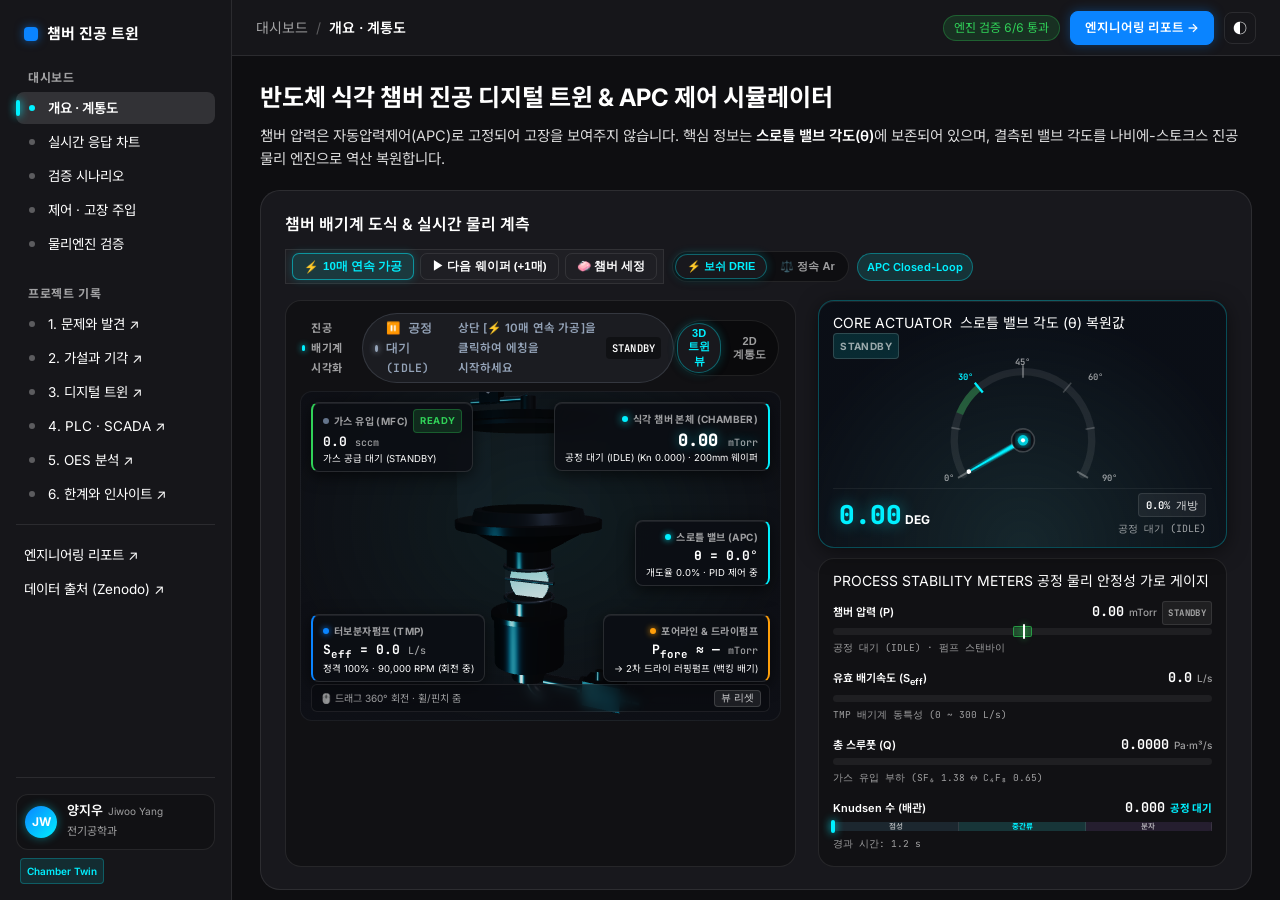
==== commit 26be36fc: "feat: 스로틀 밸브 각도(θ) 자동차 속도계 다이얼 및 공정 물리 안정성 가로 게이지 클러스터 개편 - 3D 진공 배기계 도식 우측 텔레메트리 영역을 자동차 콕핏 테마로 전면 " ====
--- a/docs/index.html
+++ b/docs/index.html
@@ -247,52 +247,166 @@
             </svg>
           </div>
 
-          <!-- 우측: 실시간 공정 텔레메트리 (핵심 2대 지표 + 보조 4대 지표) -->
+          <!-- 우측: 실시간 공정 텔레메트리 (속도계 다이얼 + 가로 막대 안정성 클러스터) -->
           <div class="telemetry-col">
-            <!-- 핵심 1: 챔버 압력 -->
-            <div class="tele-hero-card">
+            <!-- 1. 자동차 속도계형 스로틀 밸브 각도(θ) 다이얼 게이지 -->
+            <div class="speedo-card">
               <div class="tele-card-head">
-                <span class="tele-tag">CHAMBER PRESSURE</span>
-                <span class="tele-title">챔버 압력 (P)</span>
-              </div>
-              <div class="tele-val-row">
-                <span class="tele-num" id="g-press">—</span>
-                <span class="tele-unit">mTorr</span>
-              </div>
-              <div class="tele-sub" id="g-press-delta">설정값 대비 —</div>
-            </div>
-
-            <!-- 핵심 2: 스로틀 밸브 각도 -->
-            <div class="tele-hero-card accent">
+                <div class="speedo-head-left">
+                  <span class="tele-tag cyan">CORE ACTUATOR</span>
+                  <span class="tele-title">스로틀 밸브 각도 (θ) <span class="badge-accent">복원값</span></span>
+                </div>
+                <div class="speedo-head-right">
+                  <span class="speedo-live-tag" id="speedo-live-tag">● APC AUTO</span>
+                </div>
+              </div>
+
+              <!-- SVG 자동차 속도계 다이얼 (비간섭형 상단 배치) -->
+              <div class="speedo-dial-wrap">
+                <svg class="speedo-svg" viewBox="0 0 240 124" id="svg-speedo">
+                  <defs>
+                    <linearGradient id="speedo-arc-grad" x1="0%" y1="0%" x2="100%" y2="0%">
+                      <stop offset="0%" stop-color="#00f0ff" stop-opacity="0.3" />
+                      <stop offset="40%" stop-color="#00f0ff" stop-opacity="0.85" />
+                      <stop offset="75%" stop-color="#38bdf8" />
+                      <stop offset="100%" stop-color="#ff9f0a" />
+                    </linearGradient>
+                    <filter id="speedo-glow" x="-20%" y="-20%" width="140%" height="140%">
+                      <feGaussianBlur stdDeviation="3" result="blur" />
+                      <feComposite in="SourceGraphic" in2="blur" operator="over" />
+                    </filter>
+                  </defs>
+
+                  <!-- 배경 다이얼 호 (Track 150° ~ 390°, R=66, Center=120,80) -->
+                  <path d="M 62.8 113.0 A 66 66 0 1 1 177.2 113.0" fill="none" stroke="rgba(255,255,255,0.08)" stroke-width="7" stroke-linecap="round" class="speedo-track" />
+                  
+                  <!-- 기준 공정 운전 영역 (20° ~ 35°) 초록색 가이드 대역 -->
+                  <path d="M 59.2 54.4 A 66 66 0 0 1 77.5 29.5" fill="none" stroke="rgba(48,209,88,0.3)" stroke-width="7" class="speedo-baseline-zone" />
+
+                  <!-- 동적 활성 아크 (Active Value Arc) -->
+                  <path d="M 62.8 113.0 A 66 66 0 1 1 177.2 113.0" fill="none" stroke="url(#speedo-arc-grad)" stroke-width="7" stroke-linecap="round" stroke-dasharray="276.5" stroke-dashoffset="276.5" id="speedo-arc-fill" filter="url(#speedo-glow)" />
+
+                  <!-- 다이얼 눈금 (Ticks) & 라벨 -->
+                  <line x1="68.0" y1="110.0" x2="57.6" y2="116.0" stroke="rgba(255,255,255,0.3)" stroke-width="1.8" />
+                  <text x="44" y="117" class="speedo-tick-txt">0°</text>
+
+                  <line x1="59.9" y1="69.4" x2="51.1" y2="67.8" stroke="rgba(255,255,255,0.2)" stroke-width="1.5" />
+
+                  <line x1="81.4" y1="34.0" x2="73.7" y2="24.8" stroke="var(--neon-cyan)" stroke-width="2.2" />
+                  <text x="58" y="20" class="speedo-tick-txt highlight">30°</text>
+
+                  <line x1="120" y1="20" x2="120" y2="8" stroke="rgba(255,255,255,0.3)" stroke-width="2" />
+                  <text x="120" y="5" class="speedo-tick-txt" text-anchor="middle">45°</text>
+
+                  <line x1="158.6" y1="34.0" x2="166.3" y2="24.8" stroke="rgba(255,255,255,0.2)" stroke-width="1.5" />
+                  <text x="182" y="20" class="speedo-tick-txt">60°</text>
+
+                  <line x1="180.1" y1="69.4" x2="188.9" y2="67.8" stroke="rgba(255,255,255,0.2)" stroke-width="1.5" />
+
+                  <line x1="172.0" y1="110.0" x2="182.4" y2="116.0" stroke="rgba(255,255,255,0.3)" stroke-width="1.8" />
+                  <text x="196" y="117" class="speedo-tick-txt">90°</text>
+
+                  <!-- 바늘 (Needle) 회전 그룹 (중심: 120, 80) -->
+                  <g id="speedo-needle-group" transform="rotate(-120, 120, 80)" style="transition: transform 0.08s ease-out;">
+                    <polygon points="118,80 119.2,22 120.8,22 122,80" fill="#00f0ff" filter="url(#speedo-glow)" />
+                    <circle cx="120" cy="20" r="2.2" fill="#ffffff" />
+                    <polygon points="118,80 120,91 122,80" fill="rgba(0, 240, 255, 0.4)" />
+                  </g>
+
+                  <!-- 중심 메탈릭 캡 링 -->
+                  <circle cx="120" cy="80" r="11" fill="#0c1017" stroke="rgba(255,255,255,0.2)" stroke-width="1.5" />
+                  <circle cx="120" cy="80" r="5" fill="#00f0ff" opacity="0.85" filter="url(#speedo-glow)" />
+                  <circle cx="120" cy="80" r="2" fill="#ffffff" />
+                </svg>
+              </div>
+
+              <!-- 다이얼 하단 분리형 디지털 텔레메트리 바 -->
+              <div class="speedo-tele-row">
+                <div class="speedo-main-val">
+                  <span class="speedo-num font-mono cyan" id="g-theta">0.00</span>
+                  <span class="speedo-unit">deg</span>
+                </div>
+                <div class="speedo-sub-col">
+                  <span class="speedo-open-pill font-mono"><b id="g-open">0.0</b>% 개방</span>
+                  <span class="speedo-delta font-mono" id="g-theta-delta">기준 대비 —</span>
+                </div>
+              </div>
+            </div>
+
+            <!-- 2. 가로 막대그래프 클러스터 (안정성 & 공정 제어 상태 한눈에 검증) -->
+            <div class="h-meters-card">
               <div class="tele-card-head">
-                <span class="tele-tag cyan">VALVE ANGLE</span>
-                <span class="tele-title">스로틀 밸브 각도 (θ) <span class="badge-accent">복원값</span></span>
-              </div>
-              <div class="tele-val-row cyan">
-                <span class="tele-num cyan" id="g-theta">—</span>
-                <span class="tele-unit">deg</span>
-                <span class="tele-meta">· <b id="g-open">—</b>% 개방</span>
-              </div>
-              <div class="tele-sub" id="g-theta-delta">기준 대비 —</div>
-            </div>
-
-            <!-- 보조 4대 지표 2×2 그리드 -->
-            <div class="tele-mini-grid">
-              <div class="tele-mini-tile">
-                <span class="t-lab">유효 배기속도 (S<sub>eff</sub>)</span>
-                <div class="t-val"><span id="g-seff">—</span> <span class="t-unit">L/s</span></div>
-              </div>
-              <div class="tele-mini-tile">
-                <span class="t-lab">총 스루풋 (Q)</span>
-                <div class="t-val"><span id="g-q">—</span> <span class="t-unit">Pa·m³/s</span></div>
-              </div>
-              <div class="tele-mini-tile">
-                <span class="t-lab">Knudsen 수 (배관)</span>
-                <div class="t-val"><span id="g-kn">—</span> <span id="g-regime" class="t-regime">—</span></div>
-              </div>
-              <div class="tele-mini-tile">
-                <span class="t-lab">경과 시간</span>
-                <div class="t-val"><span id="g-time">—</span> <span class="t-unit">s</span></div>
+                <span class="tele-tag">PROCESS STABILITY METERS</span>
+                <span class="tele-title">공정 물리 안정성 가로 게이지</span>
+              </div>
+
+              <div class="h-meters-list">
+                <!-- 막대 1: 챔버 압력 (P) - 40.0 mTorr 안전 대역 잠금 시각화 -->
+                <div class="h-meter-item">
+                  <div class="h-meter-meta">
+                    <span class="h-meter-lab">챔버 압력 (P)</span>
+                    <div class="h-meter-val-wrap">
+                      <span class="h-meter-val font-mono" id="g-press">0.00</span>
+                      <span class="h-meter-unit">mTorr</span>
+                      <span class="h-meter-badge ok" id="g-press-status-badge">STABLE</span>
+                    </div>
+                  </div>
+                  <!-- 가로 막대 트랙 (0~80 mTorr, 중앙 40 mTorr에 타깃 핀 & 안전존) -->
+                  <div class="h-meter-track press-track">
+                    <div class="press-safe-zone" title="정밀 제어 안전 대역 (38~42 mTorr)"></div>
+                    <div class="press-target-tick" title="설정값 40.0 mTorr"></div>
+                    <div class="h-meter-fill press-fill" id="bar-fill-press" style="width: 0%;"></div>
+                  </div>
+                  <div class="h-meter-foot font-mono" id="g-press-delta">설정값 40.0 mTorr 대비 +0.000%</div>
+                </div>
+
+                <!-- 막대 2: 유효 배기속도 (Seff) -->
+                <div class="h-meter-item">
+                  <div class="h-meter-meta">
+                    <span class="h-meter-lab">유효 배기속도 (S<sub>eff</sub>)</span>
+                    <div class="h-meter-val-wrap">
+                      <span class="h-meter-val font-mono" id="g-seff">0.0</span>
+                      <span class="h-meter-unit">L/s</span>
+                    </div>
+                  </div>
+                  <div class="h-meter-track">
+                    <div class="h-meter-fill seff-fill" id="bar-fill-seff" style="width: 0%;"></div>
+                  </div>
+                  <div class="h-meter-foot font-mono">TMP 배기계 동특성 (0 ~ 300 L/s)</div>
+                </div>
+
+                <!-- 막대 3: 총 스루풋 (Q) -->
+                <div class="h-meter-item">
+                  <div class="h-meter-meta">
+                    <span class="h-meter-lab">총 스루풋 (Q)</span>
+                    <div class="h-meter-val-wrap">
+                      <span class="h-meter-val font-mono" id="g-q">0.0000</span>
+                      <span class="h-meter-unit">Pa·m³/s</span>
+                    </div>
+                  </div>
+                  <div class="h-meter-track">
+                    <div class="h-meter-fill q-fill" id="bar-fill-q" style="width: 0%;"></div>
+                  </div>
+                  <div class="h-meter-foot font-mono">가스 유입 부하 (SF₆ 1.38 ↔ C₄F₈ 0.65)</div>
+                </div>
+
+                <!-- 막대 4: Knudsen 수 & 유동 영역 -->
+                <div class="h-meter-item">
+                  <div class="h-meter-meta">
+                    <span class="h-meter-lab">Knudsen 수 (배관)</span>
+                    <div class="h-meter-val-wrap">
+                      <span class="h-meter-val font-mono" id="g-kn">0.000</span>
+                      <span class="h-meter-regime" id="g-regime">공정 대기</span>
+                    </div>
+                  </div>
+                  <div class="h-meter-track kn-track">
+                    <div class="kn-zone viscous" title="점성류 (Kn < 0.01)">점성</div>
+                    <div class="kn-zone trans" title="중간류 (0.01 ~ 1.0)">중간류</div>
+                    <div class="kn-zone molecular" title="분자류 (Kn > 1.0)">분자</div>
+                    <div class="kn-marker" id="kn-marker" style="left: 0%;"></div>
+                  </div>
+                  <div class="h-meter-foot font-mono">경과 시간: <span id="g-time">0.0</span> s</div>
+                </div>
               </div>
             </div>
           </div>
--- a/docs/style.css
+++ b/docs/style.css
@@ -718,87 +718,287 @@
   justify-content: space-between;
 }
 
-.tele-hero-card {
+/* ═══ 1구역 우측: 자동차 속도계 다이얼 & 공정 안정성 가로 게이지 클러스터 ═══ */
+.speedo-card {
   background: var(--surface-sunken);
-  border: 1px solid var(--line);
-  border-radius: var(--radius-12);
-  padding: 12px 16px;
-  display: flex;
-  flex-direction: column;
+  border: 1px solid rgba(0, 240, 255, 0.28);
+  border-radius: var(--radius-16);
+  padding: 12px 14px 8px 14px;
+  display: flex;
+  flex-direction: column;
+  background: radial-gradient(circle at 50% 100%, rgba(0, 240, 255, 0.07) 0%, rgba(10, 14, 22, 0.95) 75%);
+  box-shadow: 0 4px 20px rgba(0, 0, 0, 0.5), inset 0 1px 0 rgba(255, 255, 255, 0.08);
+  position: relative;
+  overflow: hidden;
+}
+.speedo-head-left {
+  display: flex;
+  align-items: center;
+  gap: 8px;
+}
+.speedo-head-right {
+  display: flex;
+  align-items: center;
+}
+.speedo-live-tag {
+  font-size: 10px;
+  font-weight: 700;
+  color: var(--neon-cyan);
+  background: rgba(0, 240, 255, 0.12);
+  border: 1px solid rgba(0, 240, 255, 0.3);
+  border-radius: 4px;
+  padding: 2px 6px;
+  letter-spacing: 0.04em;
+}
+
+.speedo-dial-wrap {
+  display: flex;
+  justify-content: center;
+  align-items: center;
+  margin-top: -2px;
+}
+.speedo-svg {
+  width: 100%;
+  max-width: 250px;
+  height: auto;
+  display: block;
+}
+.speedo-tick-txt {
+  font-size: 8.5px;
+  font-family: var(--font-mono);
+  font-weight: 600;
+  fill: var(--ink-40);
+  dominant-baseline: middle;
+}
+.speedo-tick-txt.highlight {
+  fill: var(--neon-cyan);
+  font-weight: 700;
+}
+
+.speedo-tele-row {
+  display: flex;
+  align-items: center;
+  justify-content: space-between;
+  padding: 4px 6px 0 6px;
+  border-top: 1px solid rgba(255, 255, 255, 0.06);
+  margin-top: 2px;
+}
+.speedo-main-val {
+  display: flex;
+  align-items: baseline;
   gap: 4px;
 }
-.tele-hero-card.accent {
-  border-color: rgba(0, 240, 255, 0.3);
-  background: rgba(0, 240, 255, 0.04);
-}
-.tele-card-head {
-  display: flex;
-  align-items: center;
+.speedo-num {
+  font-size: 26px;
+  line-height: 1;
+  font-weight: 800;
+  letter-spacing: -0.02em;
+  color: var(--neon-cyan);
+  text-shadow: 0 0 16px rgba(0, 240, 255, 0.45);
+}
+.speedo-unit {
+  font-size: 12px;
+  font-weight: 700;
+  color: var(--ink-60);
+  text-transform: uppercase;
+}
+.speedo-sub-col {
+  display: flex;
+  flex-direction: column;
+  align-items: flex-end;
+  gap: 2px;
+}
+.speedo-open-pill {
+  font-size: 10.5px;
+  color: var(--ink-80);
+  background: rgba(255, 255, 255, 0.06);
+  border: 1px solid rgba(255, 255, 255, 0.1);
+  padding: 1px 7px;
+  border-radius: 4px;
+}
+.speedo-open-pill b {
+  color: #ffffff;
+}
+.speedo-delta {
+  font-size: 10px;
+  color: var(--ink-40);
+}
+.speedo-delta.hot {
+  color: var(--warn);
+  font-weight: 700;
+}
+
+/* 하단: 공정 물리 안정성 가로 게이지 클러스터 */
+.h-meters-card {
+  background: var(--surface-sunken);
+  border: 1px solid var(--line);
+  border-radius: var(--radius-16);
+  padding: 12px 14px;
+  display: flex;
+  flex-direction: column;
+  gap: 8px;
+}
+.h-meters-list {
+  display: flex;
+  flex-direction: column;
+  gap: 9px;
+  margin-top: 2px;
+}
+.h-meter-item {
+  display: flex;
+  flex-direction: column;
+  gap: 3px;
+}
+.h-meter-meta {
+  display: flex;
   justify-content: space-between;
-  gap: 8px;
-}
-.tele-tag {
-  font-size: 10px;
-  font-weight: 700;
-  letter-spacing: 0.06em;
-  color: var(--ink-40);
-}
-.tele-tag.cyan { color: var(--neon-cyan); }
-.tele-title { font-size: 12.5px; font-weight: 600; color: var(--ink-80); }
-.badge-accent {
-  background: rgba(0, 240, 255, 0.16);
-  color: var(--neon-cyan);
-  border: 1px solid rgba(0, 240, 255, 0.4);
-  border-radius: 4px;
-  font-size: 10px;
-  font-weight: 700;
-  padding: 1px 6px;
-  display: inline-block;
-  vertical-align: middle;
-}
-.tele-val-row {
-  display: flex;
   align-items: baseline;
-  gap: 6px;
-  margin-top: 2px;
-}
-.tele-num {
-  font-size: 28px;
-  line-height: 1.1;
-  font-weight: 700;
-  letter-spacing: -0.02em;
+}
+.h-meter-lab {
+  font-size: 11px;
+  font-weight: 600;
+  color: var(--ink-60);
+}
+.h-meter-val-wrap {
+  display: flex;
+  align-items: baseline;
+  gap: 5px;
+}
+.h-meter-val {
+  font-size: 13.5px;
+  font-weight: 700;
   color: var(--ink);
   font-variant-numeric: tabular-nums;
 }
-.tele-num.cyan {
+.h-meter-unit {
+  font-size: 10px;
+  color: var(--ink-40);
+  font-weight: 500;
+}
+.h-meter-badge {
+  font-size: 9px;
+  font-weight: 700;
+  padding: 1px 5px;
+  border-radius: 3px;
+  letter-spacing: 0.04em;
+  font-family: var(--font-mono);
+}
+.h-meter-badge.ok {
+  background: rgba(48, 209, 88, 0.16);
+  border: 1px solid rgba(48, 209, 88, 0.4);
+  color: #30d158;
+  box-shadow: 0 0 8px rgba(48, 209, 88, 0.25);
+}
+.h-meter-badge.warn {
+  background: rgba(255, 159, 10, 0.16);
+  border: 1px solid rgba(255, 159, 10, 0.4);
+  color: #ff9f0a;
+}
+.h-meter-badge.standby {
+  background: rgba(255, 255, 255, 0.06);
+  border: 1px solid rgba(255, 255, 255, 0.1);
+  color: var(--ink-40);
+}
+.h-meter-regime {
+  font-size: 10.5px;
+  font-weight: 700;
   color: var(--neon-cyan);
-  text-shadow: 0 0 16px rgba(0, 240, 255, 0.4);
-}
-.tele-unit { font-size: 13px; font-weight: 600; color: var(--ink-40); }
-.tele-meta { font-size: 12px; color: var(--ink-80); margin-left: 4px; }
-.tele-meta b { color: var(--ink); }
-.tele-sub { font-size: 11px; color: var(--ink-40); font-family: var(--font-mono); margin-top: 2px; }
-.tele-sub.hot { color: var(--warn); font-weight: 600; }
-
-/* 2×2 미니 타일 */
-.tele-mini-grid {
-  display: grid;
-  grid-template-columns: 1fr 1fr;
-  gap: 10px;
-}
-.tele-mini-tile {
-  background: var(--surface-sunken);
-  border: 1px solid var(--line);
-  border-radius: var(--radius-8);
-  padding: 8px 12px;
-  display: flex;
-  flex-direction: column;
-  gap: 2px;
-}
-.t-lab { font-size: 11px; color: var(--ink-40); white-space: nowrap; overflow: hidden; text-overflow: ellipsis; }
-.t-val { font-size: 15px; font-weight: 600; color: var(--ink); font-variant-numeric: tabular-nums; display: flex; align-items: baseline; gap: 4px; }
-.t-unit { font-size: 11px; color: var(--ink-40); font-weight: 400; }
-.t-regime { font-size: 11px; color: var(--neon-cyan); font-weight: 600; }
+}
+
+.h-meter-track {
+  width: 100%;
+  height: 7px;
+  background: rgba(255, 255, 255, 0.06);
+  border-radius: 999px;
+  position: relative;
+  overflow: hidden;
+}
+.h-meter-fill {
+  height: 100%;
+  border-radius: 999px;
+  transition: width 0.12s ease-out;
+}
+.h-meter-fill.press-fill {
+  background: linear-gradient(90deg, #10b981 0%, #00f0ff 100%);
+  box-shadow: 0 0 8px rgba(0, 240, 255, 0.4);
+}
+.h-meter-fill.seff-fill {
+  background: linear-gradient(90deg, #0a84ff 0%, #00f0ff 100%);
+  box-shadow: 0 0 8px rgba(0, 240, 255, 0.35);
+}
+.h-meter-fill.q-fill {
+  background: linear-gradient(90deg, #a855f7 0%, #00f0ff 100%);
+  box-shadow: 0 0 8px rgba(168, 85, 247, 0.35);
+}
+
+/* 압력 트랙 전용 안전 영역(Safe Zone) 및 타깃 틱(Target Tick) */
+.press-track {
+  overflow: visible;
+}
+.press-safe-zone {
+  position: absolute;
+  left: 47.5%; /* 38 mTorr / 80 mTorr = 47.5% */
+  width: 5%;    /* 42 mTorr / 80 mTorr = 52.5% -> 5% 폭 */
+  top: -2px;
+  bottom: -2px;
+  background: rgba(48, 209, 88, 0.25);
+  border: 1px solid rgba(48, 209, 88, 0.6);
+  border-radius: 2px;
+  z-index: 2;
+  pointer-events: none;
+}
+.press-target-tick {
+  position: absolute;
+  left: 50%; /* 40 mTorr = 50% */
+  top: -4px;
+  bottom: -4px;
+  width: 2px;
+  background: #ffffff;
+  box-shadow: 0 0 6px #30d158;
+  z-index: 3;
+  border-radius: 1px;
+}
+
+/* 크누센 수 3분할 트랙 */
+.kn-track {
+  display: flex;
+  overflow: visible;
+  height: 9px;
+  background: rgba(255, 255, 255, 0.04);
+  position: relative;
+  border-radius: 4px;
+}
+.kn-zone {
+  flex: 1;
+  font-size: 7.5px;
+  font-weight: 700;
+  text-align: center;
+  line-height: 9px;
+  color: var(--ink-40);
+  border-right: 1px solid rgba(255, 255, 255, 0.1);
+  user-select: none;
+}
+.kn-zone:last-child { border-right: none; }
+.kn-zone.viscous { background: rgba(56, 189, 248, 0.08); }
+.kn-zone.trans { background: rgba(0, 240, 255, 0.12); color: var(--neon-cyan); }
+.kn-zone.molecular { background: rgba(168, 85, 247, 0.08); }
+.kn-marker {
+  position: absolute;
+  top: -2px;
+  width: 4px;
+  height: 13px;
+  background: var(--neon-cyan);
+  box-shadow: 0 0 8px var(--neon-cyan);
+  border-radius: 2px;
+  transition: left 0.12s ease-out;
+  transform: translateX(-50%);
+  z-index: 4;
+}
+
+.h-meter-foot {
+  font-size: 9.5px;
+  color: var(--ink-40);
+}
 
 /* ═══ 2구역: 3열 롤링 차트 (완벽한 스타일링) ═══ */
 .charts {
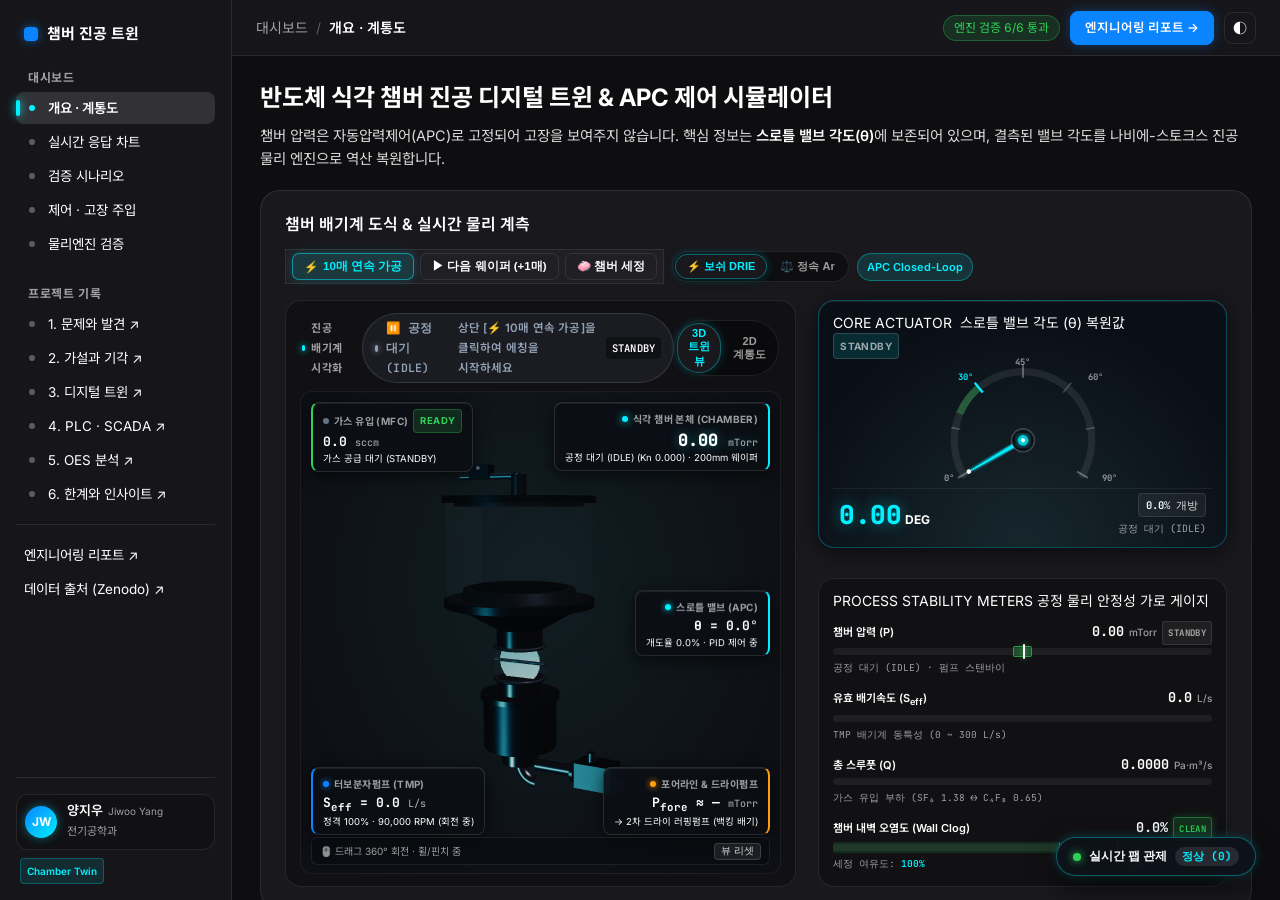
==== commit 020fd429: "feat(ui): 챔버 오염도 게이지, CMP 스타일 플로팅 FDC 알람창 추가 및 3D 뷰포트/화각 최적화 - 챔버 내벽 오염도(Wall Clog & PM Margin) 가로 게" ====
--- a/docs/index.html
+++ b/docs/index.html
@@ -18,7 +18,7 @@
 <link rel="preconnect" href="https://fonts.googleapis.com">
 <link rel="preconnect" href="https://fonts.gstatic.com" crossorigin>
 <link href="https://fonts.googleapis.com/css2?family=Inter:wght@400;500;600;700&family=JetBrains+Mono:wght@400;500;600;700&family=Noto+Sans+KR:wght@400;500;600;700&display=swap" rel="stylesheet">
-<link rel="stylesheet" href="style.css?v=36">
+<link rel="stylesheet" href="style.css?v=45">
 <!-- Three.js (r128) Local -->
 <script src="three.min.js"></script>
 </head>
@@ -390,22 +390,27 @@
                   <div class="h-meter-foot font-mono">가스 유입 부하 (SF₆ 1.38 ↔ C₄F₈ 0.65)</div>
                 </div>
 
-                <!-- 막대 4: Knudsen 수 & 유동 영역 -->
+                <!-- 막대 4: 챔버 내벽 오염도 (Wall Clog) & 세정 마진 (기존 배관 크누센 대체) -->
                 <div class="h-meter-item">
                   <div class="h-meter-meta">
-                    <span class="h-meter-lab">Knudsen 수 (배관)</span>
+                    <span class="h-meter-lab">챔버 내벽 오염도 (Wall Clog)</span>
                     <div class="h-meter-val-wrap">
-                      <span class="h-meter-val font-mono" id="g-kn">0.000</span>
-                      <span class="h-meter-regime" id="g-regime">공정 대기</span>
+                      <span class="h-meter-val font-mono" id="g-clog">0.0%</span>
+                      <span class="h-meter-badge ok" id="g-clog-badge">CLEAN</span>
+                      <!-- 하위 호환성 보존용 히든 태그 -->
+                      <span id="g-kn" style="display:none;">0.000</span>
+                      <span id="g-regime" style="display:none;">중간류</span>
                     </div>
                   </div>
-                  <div class="h-meter-track kn-track">
-                    <div class="kn-zone viscous" title="점성류 (Kn < 0.01)">점성</div>
-                    <div class="kn-zone trans" title="중간류 (0.01 ~ 1.0)">중간류</div>
-                    <div class="kn-zone molecular" title="분자류 (Kn > 1.0)">분자</div>
-                    <div class="kn-marker" id="kn-marker" style="left: 0%;"></div>
-                  </div>
-                  <div class="h-meter-foot font-mono">경과 시간: <span id="g-time">0.0</span> s</div>
+                  <div class="h-meter-track clog-track">
+                    <div class="clog-safe-zone" title="정상 운전 마진 (0~60%)"></div>
+                    <div class="clog-warn-tick" title="WAC 세정 권고 경계 (75%)"></div>
+                    <div class="h-meter-fill clog-fill" id="bar-fill-clog" style="width: 0%;"></div>
+                  </div>
+                  <div class="h-meter-foot font-mono">
+                    <span>세정 여유도: <b id="g-clog-margin" style="color:var(--neon-cyan)">100%</b></span>
+                    <span style="float: right;">경과 시간: <span id="g-time">0.0</span> s</span>
+                  </div>
                 </div>
               </div>
             </div>
@@ -633,9 +638,74 @@
 </div>
 </div>
 
-<script src="lot_data.js?v=37"></script>
-<script src="chamber3d.js?v=37"></script>
-<script src="ui.js?v=37"></script>
-<script type="module" src="app.js?v=37"></script>
+<!-- 플로팅 팹 알람 관제 콘솔 (Floating FDC Console) -->
+<aside class="fab-console is-closed" id="fab-console">
+  <div class="fc-head">
+    <div class="fc-title-group">
+      <span class="fc-pulse" id="fc-pulse"></span>
+      <b class="fc-title">실시간 팹 FDC 관제 콘솔</b>
+      <span class="fc-cnt-badge font-mono" id="fc-cnt">0</span>
+    </div>
+    <div class="fc-ctrl-group">
+      <button type="button" id="fab-min-btn" class="fc-ctrl-btn" title="최소화">—</button>
+      <button type="button" id="fab-close-btn" class="fc-ctrl-btn" title="닫기">✕</button>
+    </div>
+  </div>
+
+  <!-- 3단계 빠른 상태 요약 HUD -->
+  <div class="fc-hud">
+    <div class="fc-hud-box crit" data-f="crit" title="설비 인터락 및 이상 누설">
+      <b class="fc-hud-num font-mono" id="fc-crit">0</b>
+      <span class="fc-hud-lbl">🔴 설비이상</span>
+    </div>
+    <div class="fc-hud-box warn" data-f="warn" title="챔버 오염 누적 및 세정 권고">
+      <b class="fc-hud-num font-mono" id="fc-warn">0</b>
+      <span class="fc-hud-lbl">🟡 세정권고</span>
+    </div>
+    <div class="fc-hud-box auto" data-f="auto" title="APC Closed-Loop 실시간 밸브 보정">
+      <b class="fc-hud-num font-mono" id="fc-auto">0</b>
+      <span class="fc-hud-lbl">⚡ APC보정</span>
+    </div>
+  </div>
+
+  <!-- 필터 탭 -->
+  <div class="fc-filter-bar">
+    <button type="button" class="fc-tab on" data-f="all">전체</button>
+    <button type="button" class="fc-tab" data-f="warn">세정권고</button>
+    <button type="button" class="fc-tab" data-f="auto">APC보정</button>
+    <button type="button" class="fc-tab" data-f="crit">설비이상</button>
+  </div>
+
+  <!-- 알람 목록 본문 (고우선순위 상단 고정 + 하단 실시간 스트림) -->
+  <div class="fc-body" id="fc-body">
+    <div class="fc-sec-header">
+      <span class="fc-sec-dot warn"></span>
+      <span class="fc-sec-title">우선 조치 권고 (PRIORITY ALARM)</span>
+    </div>
+    <div id="console-pinned" class="fc-pinned-list">
+      <div class="fc-pinned-empty" id="fc-pinned-empty">현재 긴급 세정 권고 없음 (챔버 내벽 정상)</div>
+    </div>
+
+    <div class="fc-sec-header fc-stream-header">
+      <span class="fc-sec-dot auto"></span>
+      <span class="fc-sec-title">실시간 APC 밸브 제어 스트림 (STREAM)</span>
+    </div>
+    <div id="console-feed" class="fc-feed-list">
+      <div class="fc-feed-empty" id="fc-feed-empty">가공 시작 시 실시간 밸브 보정 내역이 수신됩니다.</div>
+    </div>
+  </div>
+</aside>
+
+<!-- 플로팅 런처 알약 배지 (콘솔 최소화 시 우측 하단에 표시) -->
+<button type="button" class="fab-launcher" id="fab-launcher" title="실시간 알람 관제창 열기">
+  <span class="fab-launcher-dot" id="fab-launcher-dot"></span>
+  <span class="fab-launcher-title">실시간 팹 관제</span>
+  <span class="fab-launcher-badge font-mono" id="fab-badge">정상 (0)</span>
+</button>
+
+<script src="lot_data.js?v=47"></script>
+<script src="chamber3d.js?v=47"></script>
+<script src="ui.js?v=47"></script>
+<script type="module" src="app.js?v=47"></script>
 </body>
 </html>
--- a/docs/style.css
+++ b/docs/style.css
@@ -471,7 +471,8 @@
 
 .chamber-3d-wrap {
   width: 100%;
-  height: 330px;
+  flex: 1;
+  min-height: 480px;
   position: relative;
   border-radius: var(--radius-12);
   overflow: hidden;
@@ -610,7 +611,8 @@
 }
 
 .hud-3d-valve {
-  top: 128px;
+  top: 48%;
+  transform: translateY(-50%);
   right: 10px;
   border-right: 2px solid var(--neon-cyan);
   text-align: right;
@@ -661,8 +663,8 @@
 
 #chamber-svg {
   width: 100%;
-  height: 100%;
-  max-height: 330px;
+  flex: 1;
+  min-height: 480px;
   display: block;
 }
 
@@ -993,6 +995,38 @@
   transition: left 0.12s ease-out;
   transform: translateX(-50%);
   z-index: 4;
+}
+
+/* 챔버 내벽 오염도 트랙 & 세정 권고 마커 */
+.clog-track {
+  overflow: visible;
+}
+.clog-safe-zone {
+  position: absolute;
+  left: 0;
+  width: 60%;
+  top: -2px;
+  bottom: -2px;
+  background: rgba(48, 209, 88, 0.14);
+  border-right: 1px dashed rgba(48, 209, 88, 0.5);
+  border-radius: 2px 0 0 2px;
+  z-index: 1;
+  pointer-events: none;
+}
+.clog-warn-tick {
+  position: absolute;
+  left: 75%;
+  top: -4px;
+  bottom: -4px;
+  width: 2px;
+  background: #ff9f0a;
+  box-shadow: 0 0 6px #ff9f0a;
+  z-index: 3;
+  border-radius: 1px;
+}
+.h-meter-fill.clog-fill {
+  background: linear-gradient(90deg, #10b981 0%, #00f0ff 50%, #ff9f0a 75%, #ff453a 100%);
+  box-shadow: 0 0 8px rgba(0, 240, 255, 0.35);
 }
 
 .h-meter-foot {
@@ -1981,3 +2015,378 @@
 .lot-header-hint b {
   color: #00f0ff;
 }
+
+/* ═══ 플로팅 팹 FDC 알람 관제 콘솔 (CMP & P-T 스타일 헤리티지) ═══ */
+.fab-console {
+  position: fixed;
+  right: 24px;
+  bottom: 24px;
+  width: 385px;
+  max-height: 540px;
+  background: rgba(14, 18, 26, 0.90);
+  backdrop-filter: blur(28px);
+  -webkit-backdrop-filter: blur(28px);
+  border: 1px solid rgba(0, 240, 255, 0.22);
+  border-radius: 18px;
+  box-shadow: 0 24px 60px rgba(0, 0, 0, 0.7), 0 0 1px rgba(0, 240, 255, 0.4);
+  display: flex;
+  flex-direction: column;
+  z-index: 999;
+  overflow: hidden;
+  transition: transform 0.3s cubic-bezier(0.16, 1, 0.3, 1), opacity 0.25s ease;
+}
+.fab-console.is-closed {
+  transform: scale(0.85) translateY(40px);
+  opacity: 0;
+  pointer-events: none;
+}
+
+/* 콘솔 헤더 */
+.fc-head {
+  padding: 12px 16px 10px;
+  display: flex;
+  align-items: center;
+  justify-content: space-between;
+  border-bottom: 1px solid rgba(255, 255, 255, 0.08);
+  background: rgba(255, 255, 255, 0.02);
+}
+.fc-title-group {
+  display: flex;
+  align-items: center;
+  gap: 8px;
+}
+.fc-pulse {
+  width: 8px;
+  height: 8px;
+  border-radius: 50%;
+  background: #30d158;
+  box-shadow: 0 0 8px #30d158;
+  transition: all 0.2s ease;
+}
+.fc-pulse.warn {
+  background: #ff9f0a;
+  box-shadow: 0 0 10px #ff9f0a;
+  animation: fdcPulse 1.2s infinite alternate;
+}
+.fc-pulse.crit {
+  background: #ff453a;
+  box-shadow: 0 0 12px #ff453a;
+  animation: fdcPulse 0.8s infinite alternate;
+}
+@keyframes fdcPulse {
+  0% { transform: scale(0.85); opacity: 0.6; }
+  100% { transform: scale(1.25); opacity: 1; }
+}
+.fc-title {
+  font-size: 13px;
+  font-weight: 700;
+  color: #ffffff;
+  letter-spacing: -0.01em;
+}
+.fc-cnt-badge {
+  background: rgba(0, 240, 255, 0.14);
+  border: 1px solid rgba(0, 240, 255, 0.3);
+  color: var(--neon-cyan);
+  font-size: 11px;
+  font-weight: 700;
+  padding: 1px 7px;
+  border-radius: 999px;
+}
+.fc-ctrl-group {
+  display: flex;
+  align-items: center;
+  gap: 6px;
+}
+.fc-ctrl-btn {
+  width: 26px;
+  height: 26px;
+  border-radius: 7px;
+  background: rgba(255, 255, 255, 0.06);
+  border: 1px solid rgba(255, 255, 255, 0.1);
+  color: rgba(255, 255, 255, 0.7);
+  cursor: pointer;
+  font-size: 11px;
+  display: flex;
+  align-items: center;
+  justify-content: center;
+  transition: all 0.15s ease;
+}
+.fc-ctrl-btn:hover {
+  background: rgba(255, 255, 255, 0.14);
+  color: #ffffff;
+}
+
+/* 3단계 빠른 HUD */
+.fc-hud {
+  display: grid;
+  grid-template-columns: repeat(3, 1fr);
+  gap: 8px;
+  padding: 9px 14px;
+  border-bottom: 1px solid rgba(255, 255, 255, 0.08);
+  background: rgba(0, 0, 0, 0.28);
+}
+.fc-hud-box {
+  background: rgba(255, 255, 255, 0.035);
+  border: 1px solid rgba(255, 255, 255, 0.08);
+  border-radius: 9px;
+  padding: 6px 4px;
+  text-align: center;
+  cursor: pointer;
+  transition: all 0.15s ease;
+}
+.fc-hud-box:hover {
+  background: rgba(255, 255, 255, 0.08);
+  transform: translateY(-1px);
+}
+.fc-hud-num {
+  display: block;
+  font-size: 15px;
+  font-weight: 800;
+  font-variant-numeric: tabular-nums;
+  line-height: 1.1;
+}
+.fc-hud-lbl {
+  display: block;
+  font-size: 10px;
+  font-weight: 600;
+  color: rgba(255, 255, 255, 0.55);
+  margin-top: 2px;
+}
+.fc-hud-box.crit .fc-hud-num { color: #ff453a; }
+.fc-hud-box.warn .fc-hud-num { color: #ff9f0a; }
+.fc-hud-box.auto .fc-hud-num { color: var(--neon-cyan); }
+
+/* 필터 탭 바 */
+.fc-filter-bar {
+  display: flex;
+  gap: 4px;
+  padding: 7px 14px;
+  border-bottom: 1px solid rgba(255, 255, 255, 0.08);
+  background: rgba(255, 255, 255, 0.015);
+}
+.fc-tab {
+  flex: 1;
+  background: transparent;
+  border: none;
+  color: rgba(255, 255, 255, 0.5);
+  font-size: 11px;
+  font-weight: 600;
+  padding: 4px 2px;
+  border-radius: 6px;
+  cursor: pointer;
+  transition: all 0.15s ease;
+  text-align: center;
+  white-space: nowrap;
+}
+.fc-tab:hover {
+  color: #ffffff;
+  background: rgba(255, 255, 255, 0.06);
+}
+.fc-tab.on {
+  color: #ffffff;
+  background: rgba(0, 240, 255, 0.14);
+  border: 1px solid rgba(0, 240, 255, 0.3);
+  box-shadow: 0 1px 4px rgba(0, 0, 0, 0.3);
+}
+
+/* 본문 스크롤 영역 (유려한 네온 시안 스크롤바) */
+.fc-body {
+  flex: 1;
+  overflow-y: auto;
+  padding: 10px 14px 14px;
+  display: flex;
+  flex-direction: column;
+  gap: 8px;
+  max-height: 360px;
+}
+.fc-body::-webkit-scrollbar {
+  width: 6px;
+}
+.fc-body::-webkit-scrollbar-track {
+  background: rgba(255, 255, 255, 0.03);
+  border-radius: 999px;
+}
+.fc-body::-webkit-scrollbar-thumb {
+  background: rgba(56, 189, 248, 0.35);
+  border-radius: 999px;
+}
+.fc-body::-webkit-scrollbar-thumb:hover {
+  background: var(--neon-cyan);
+  box-shadow: 0 0 6px var(--neon-cyan);
+}
+
+.fc-sec-header {
+  display: flex;
+  align-items: center;
+  gap: 6px;
+  font-size: 10.5px;
+  font-weight: 700;
+  color: rgba(255, 255, 255, 0.5);
+  letter-spacing: 0.02em;
+  margin-top: 2px;
+}
+.fc-sec-dot {
+  width: 6px;
+  height: 6px;
+  border-radius: 50%;
+}
+.fc-sec-dot.warn { background: #ff9f0a; box-shadow: 0 0 6px #ff9f0a; }
+.fc-sec-dot.auto { background: var(--neon-cyan); box-shadow: 0 0 6px var(--neon-cyan); }
+.fc-stream-header {
+  margin-top: 8px;
+  padding-top: 8px;
+  border-top: 1px dashed rgba(255, 255, 255, 0.1);
+}
+
+.fc-pinned-list, .fc-feed-list {
+  display: flex;
+  flex-direction: column;
+  gap: 7px;
+}
+.fc-pinned-empty, .fc-feed-empty {
+  font-size: 11px;
+  color: rgba(255, 255, 255, 0.35);
+  text-align: center;
+  padding: 10px 8px;
+  background: rgba(255, 255, 255, 0.02);
+  border-radius: 8px;
+  border: 1px dashed rgba(255, 255, 255, 0.06);
+}
+
+/* 콘솔 이벤트 카드 */
+.fc-card {
+  background: rgba(255, 255, 255, 0.035);
+  border: 1px solid rgba(255, 255, 255, 0.08);
+  border-radius: 11px;
+  padding: 9px 11px;
+  display: flex;
+  flex-direction: column;
+  gap: 4px;
+  transition: all 0.15s ease;
+}
+.fc-card:hover {
+  background: rgba(255, 255, 255, 0.06);
+  border-color: rgba(255, 255, 255, 0.16);
+  transform: translateY(-1px);
+}
+.fc-card.auto {
+  border-left: 3px solid var(--neon-cyan);
+}
+.fc-card.warn {
+  border-left: 3px solid #ff9f0a;
+  background: rgba(255, 159, 10, 0.07);
+  box-shadow: 0 0 14px rgba(255, 159, 10, 0.15);
+}
+.fc-card.crit {
+  border-left: 3px solid #ff453a;
+  background: rgba(255, 69, 58, 0.1);
+  box-shadow: 0 0 16px rgba(255, 69, 58, 0.25);
+}
+.fc-card-top {
+  display: flex;
+  align-items: center;
+  justify-content: space-between;
+  gap: 6px;
+}
+.fc-card-tag {
+  font-size: 9.5px;
+  font-weight: 700;
+  padding: 1px 6px;
+  border-radius: 999px;
+  white-space: nowrap;
+}
+.fc-card-tag.warn { background: rgba(255, 159, 10, 0.2); color: #ff9f0a; }
+.fc-card-tag.auto { background: rgba(0, 240, 255, 0.16); color: var(--neon-cyan); }
+.fc-card-tag.crit { background: rgba(255, 69, 58, 0.2); color: #ff453a; }
+.fc-card-time {
+  font-size: 10px;
+  color: rgba(255, 255, 255, 0.4);
+}
+.fc-card-title {
+  font-size: 12px;
+  font-weight: 700;
+  color: #ffffff;
+  line-height: 1.35;
+}
+.fc-card-desc {
+  font-size: 11px;
+  color: rgba(255, 255, 255, 0.65);
+  line-height: 1.4;
+}
+.fc-action-btn {
+  margin-top: 6px;
+  background: linear-gradient(135deg, #ff9f0a 0%, #ff453a 100%);
+  color: #ffffff;
+  border: none;
+  padding: 7px 12px;
+  border-radius: 7px;
+  font-size: 11px;
+  font-weight: 700;
+  cursor: pointer;
+  transition: all 0.15s ease;
+  box-shadow: 0 2px 8px rgba(255, 159, 10, 0.4);
+  width: 100%;
+  text-align: center;
+}
+.fc-action-btn:hover {
+  filter: brightness(1.15);
+  box-shadow: 0 4px 14px rgba(255, 159, 10, 0.6);
+  transform: translateY(-1px);
+}
+
+/* 플로팅 런처 알약 배지 */
+.fab-launcher {
+  position: fixed;
+  right: 24px;
+  bottom: 24px;
+  background: rgba(14, 18, 26, 0.92);
+  backdrop-filter: blur(20px);
+  -webkit-backdrop-filter: blur(20px);
+  border: 1px solid rgba(0, 240, 255, 0.35);
+  border-radius: 999px;
+  padding: 9px 16px;
+  color: #ffffff;
+  display: inline-flex;
+  align-items: center;
+  gap: 8px;
+  cursor: pointer;
+  box-shadow: 0 10px 30px rgba(0, 0, 0, 0.6), 0 0 10px rgba(0, 240, 255, 0.25);
+  z-index: 990;
+  transition: all 0.25s cubic-bezier(0.16, 1, 0.3, 1);
+}
+.fab-launcher:hover {
+  background: rgba(24, 30, 44, 0.96);
+  border-color: var(--neon-cyan);
+  transform: translateY(-2px);
+  box-shadow: 0 14px 38px rgba(0, 0, 0, 0.7), 0 0 16px rgba(0, 240, 255, 0.4);
+}
+.fab-launcher.is-hidden {
+  transform: scale(0.8) translateY(20px);
+  opacity: 0;
+  pointer-events: none;
+}
+.fab-launcher-dot {
+  width: 8px;
+  height: 8px;
+  border-radius: 50%;
+  background: #30d158;
+  box-shadow: 0 0 8px #30d158;
+}
+.fab-launcher-dot.warn {
+  background: #ff9f0a;
+  box-shadow: 0 0 8px #ff9f0a;
+  animation: fdcPulse 1.2s infinite alternate;
+}
+.fab-launcher-title {
+  font-size: 12px;
+  font-weight: 700;
+  letter-spacing: -0.01em;
+}
+.fab-launcher-badge {
+  font-size: 11px;
+  font-weight: 700;
+  background: rgba(255, 255, 255, 0.1);
+  padding: 2px 7px;
+  border-radius: 999px;
+  color: var(--neon-cyan);
+}
